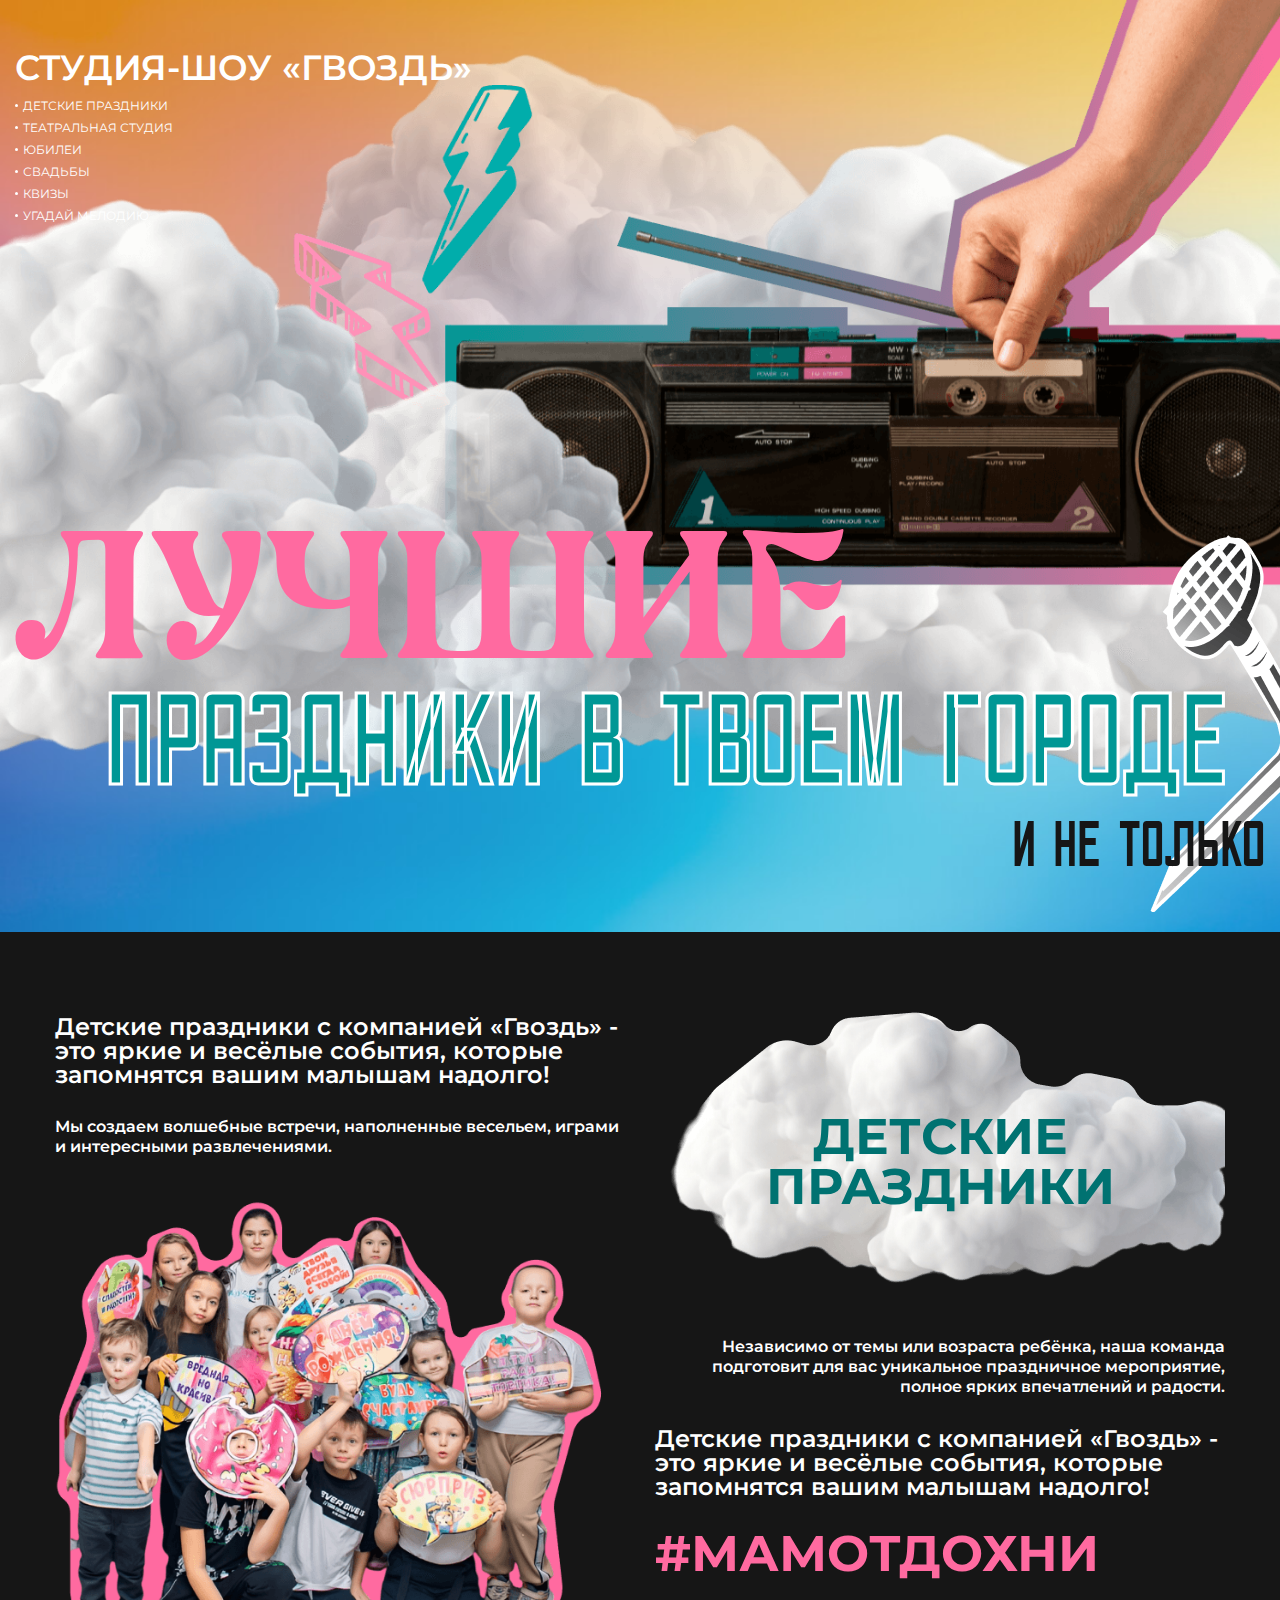
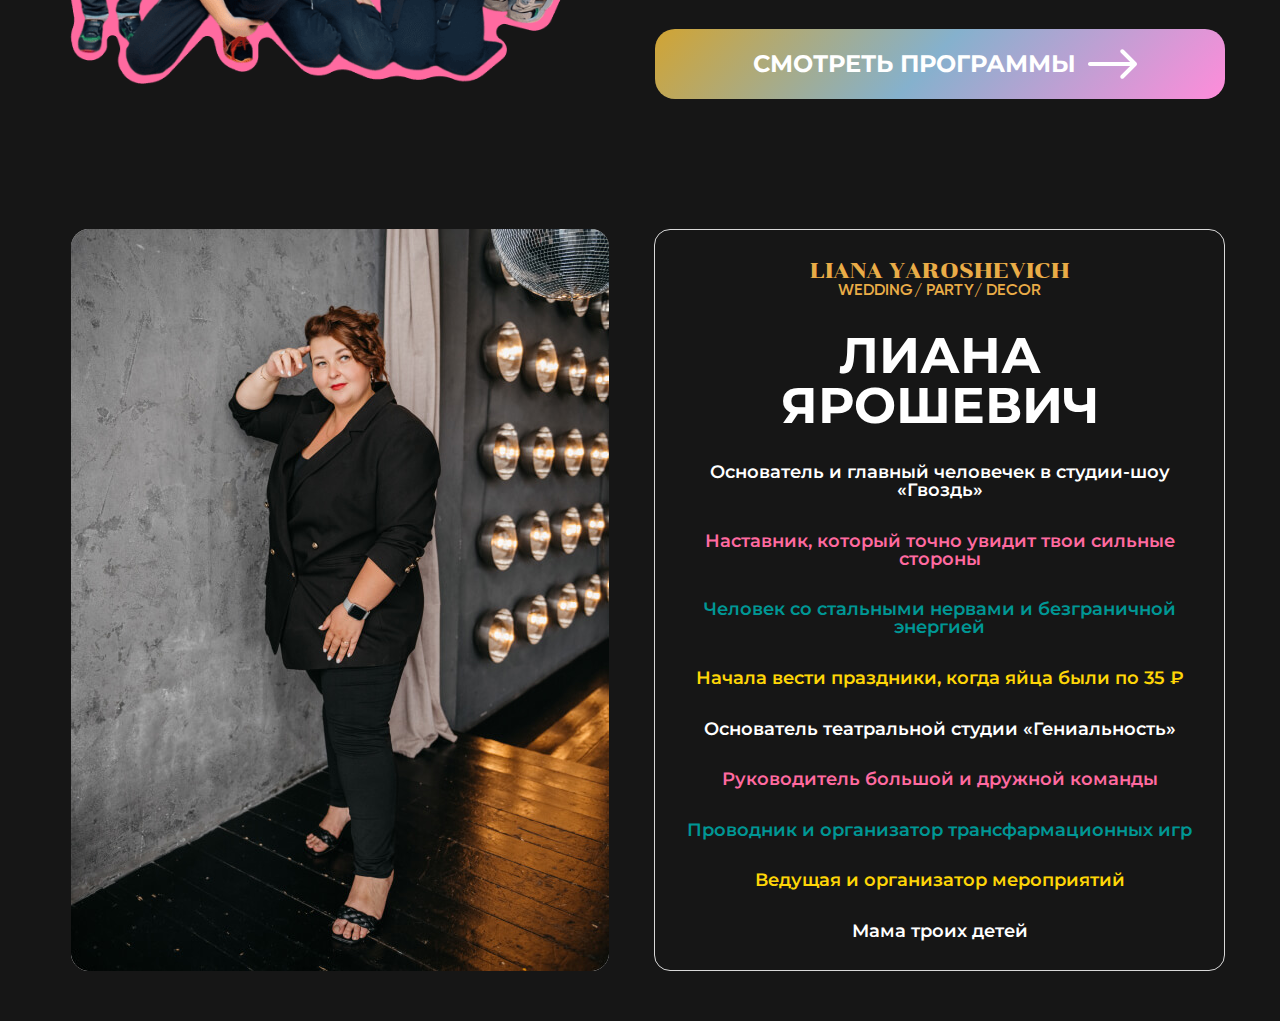
==== index.html @ 60be9fff "Готовы 3 блока, но позиционирование не очень" ====
<!DOCTYPE html>
<html lang="ru">
  <head>
    <meta charset="UTF-8" />
    <meta http-equiv="X-UA-Compatible" content="IE=edge" />
    <meta name="viewport" content="width=device-width, initial-scale=1.0" />
    <title>Студия шоу "Гвоздь"</title>
    <link rel="stylesheet" href="./css/style.min.css" />
  </head>

  <body>
    <div class="wrapper">
      <main class="main">
        <section class="hero">
          <div class="hero__big-container">
            <a href="#" class="hero__logo">Студия-шоу «Гвоздь»</a>
            <ul class="hero__list">
              <li class="hero__item">детские праздники</li>
              <li class="hero__item">театральная студия</li>
              <li class="hero__item">юбилеи</li>
              <li class="hero__item">свадьбы</li>
              <li class="hero__item">квизы</li>
              <li class="hero__item">угадай мелодию</li>
            </ul>
            <div class="hero__text-block">
              <div class="hero__label">Лучшие</div>
              <h1 class="hero__title title">праздники в&nbsp;твоем городе</h1>
              <div class="hero__last-title">и не только</div>
            </div>
          </div>
        </section>
        <section class="children-holidays">
          <div class="children-holidays__container">
            <div class="children-holidays__row">
              <div class="children-holidays__column">
                <p class="children-holidays__text">
                  Детские праздники с компанией «Гвоздь» - это яркие и весёлые
                  события, которые запомнятся вашим малышам надолго!
                </p>
                <p class="children-holidays__description">
                  Мы создаем волшебные встречи, наполненные весельем, играми и
                  интересными развлечениями.
                </p>
                <div class="children-holidays__img">
                  <img src="./img/children-holidays/children.png" alt="Дети" />
                </div>
              </div>
              <div class="children-holidays__column">
                <h2 class="children-holidays__title">детские праздники</h2>
                <p
                  class="children-holidays__description children-holidays__description_right"
                >
                  Независимо от темы или возраста ребёнка, наша команда
                  подготовит для вас уникальное праздничное мероприятие, полное
                  ярких впечатлений и радости.
                </p>
                <p class="children-holidays__text">
                  Детские праздники с компанией «Гвоздь» - это яркие и весёлые
                  события, которые запомнятся вашим малышам надолго!
                </p>
                <span class="children-holidays__hash-tag">#МАМОТДохни</span>
                <a href="#" class="children-holidays__button button">
                  смотреть программы
                  <span
                    ><img
                      src="./img/children-holidays/arr.svg"
                      alt="Иконка стрелочки"
                  /></span>
                </a>
              </div>
            </div>
          </div>
        </section>
        <section class="founder">
          <div class="founder__container">
            <div class="founder__column">
              <div class="founder__img">
                <img src="./img/founder/founder.jpg" alt="Фото основателя" />
              </div>
            </div>
            <div class="founder__column">
              <div class="founder__en-text-block">
                <span class="founder__en-full-name">LIANA YAROSHEVICH</span>
                <span class="founder__activities">wedding/ party/ decor</span>
              </div>
              <span class="founder__name">ЛИАНА ЯРОШЕВИЧ</span>
              <p class="founder__text">
                Основатель и главный человечек в студии-шоу «Гвоздь»
              </p>
              <p class="founder__text founder__text_pink">
                Наставник, который точно увидит твои сильные стороны
              </p>
              <p class="founder__text founder__text_beruz">
                Человек со стальными нервами и безграничной энергией
              </p>
              <p class="founder__text founder__text_yellow">
                Начала вести праздники, когда яйца были по 35 ₽
              </p>
              <p class="founder__text">
                Основатель театральной студии «Гениальность»
              </p>
              <p class="founder__text founder__text_pink">
                Руководитель большой и дружной команды
              </p>
              <p class="founder__text founder__text_beruz">
                Проводник и организатор трансфармационных игр
              </p>
              <p class="founder__text founder__text_yellow">
                Ведущая и организатор мероприятий
              </p>
              <p class="founder__text">Мама троих детей</p>
            </div>
          </div>
        </section>
      </main>
    </div>
    <script type="module" src="./js/script.js"></script>
  </body>
</html>
---- css/style.min.css ----
@import url("https://fonts.googleapis.com/css?family=Montserrat:regular,600,700&display=swap");@import url("https://fonts.googleapis.com/css?family=Chonburi:regular&display=swap");@font-face{font-family:"Bootshaus";src:url("../../fonts/Bootshaus-Regular.woff2") format("woff2");font-weight:normal;font-style:normal;font-display:swap}@font-face{font-family:"Gilroy";src:url("../../fonts/Gilroy-SemiBold.woff2") format("woff2");font-weight:600;font-style:normal;font-display:swap}@font-face{font-family:"Amapola Modern";src:url("../../fonts/Amapola-Modern.woff2") format("woff2");font-weight:normal;font-style:normal;font-display:swap}*{padding:0;margin:0;border:0}*,*:before,*:after{-webkit-box-sizing:border-box;box-sizing:border-box}:focus,:active{outline:none}a:focus,a:active{outline:none}nav,footer,header,aside{display:block}html,body{height:100%;width:100%;font-size:100%;line-height:1;font-size:14px;-ms-text-size-adjust:100%;-moz-text-size-adjust:100%;-webkit-text-size-adjust:100%}input,button,textarea{font-family:inherit}input::-ms-clear{display:none}button{cursor:pointer}button::-moz-focus-inner{padding:0;border:0}a,a:visited{text-decoration:none}a:hover{text-decoration:none}ul li{list-style:none}img{vertical-align:top}h1,h2,h3,h4,h5,h6{font-size:inherit;font-weight:inherit}table{border-collapse:collapse;border-spacing:0}*{padding:0;margin:0;border:0}*,*:before,*:after{-webkit-box-sizing:border-box;box-sizing:border-box}:focus,:active{outline:none}a:focus,a:active{outline:none}nav,footer,header,aside{display:block}html,body{height:100%;width:100%;font-size:100%;line-height:1;font-size:14px;-ms-text-size-adjust:100%;-moz-text-size-adjust:100%;-webkit-text-size-adjust:100%}input,button,textarea{font-family:inherit}input::-ms-clear{display:none}button{cursor:pointer}button::-moz-focus-inner{padding:0;border:0}a,a:visited{text-decoration:none}a:hover{text-decoration:none}ul li{list-style:none}img{vertical-align:top}h1,h2,h3,h4,h5,h6{font-size:inherit;font-weight:inherit}table{border-collapse:collapse;border-spacing:0}:root{--white-color: #fff;--dark-white-color: #fff;--pink-color: #ff6aa0;--dark-green-color: #007271;--orange-color: #e9ac47;--yellow-color: #fed607;--black-beruz-color: #009795;--black-color: #161616}body{font-family:"Montserrat", sans-serif;font-size:16px;background-color:var(--black-color);color:var(--white-color)}[class*="__container"]{max-width:1200px;margin:0 auto;padding:0 15px}[class*="__big-container"]{max-width:1315px;margin:0 auto;padding:0 15px}.wrapper{display:-webkit-box;display:-ms-flexbox;display:flex;-webkit-box-orient:vertical;-webkit-box-direction:normal;-ms-flex-direction:column;flex-direction:column;min-height:100%;overflow:hidden}.button{color:var(--white-color);font-weight:700;font-size:24px;text-transform:uppercase;border-radius:20px;background:linear-gradient(133deg, #d1a433 0%, #85b1cd 48.13%, #ff8cda 100%);padding:20px 30px}.title{font-family:"Bootshaus", sans-serif;font-size:130px;color:var(--black-beruz-color);-webkit-text-stroke:3px var(--white-color)}.hero{padding:50px 0px;background:url("../../img/hero/decor.png") 0 0/cover no-repeat,url("../../img/hero/main-bg.jpg") 0 0/cover no-repeat}.hero__logo{display:inline-block;text-transform:uppercase;font-weight:600;font-size:35px;color:var(--white-color)}.hero__logo:not(:last-child){margin-bottom:15px}.hero__list:not(:last-child){margin-bottom:300px}@media (max-width: 1200px){.hero__list:not(:last-child){margin-bottom:200px}}@media (max-width: 992px){.hero__list:not(:last-child){margin-bottom:120px}}@media (max-width: 767px){.hero__list:not(:last-child){margin-bottom:70px}}.hero__item{color:var(--white-color);font-size:12px;text-transform:uppercase}.hero__item:not(:last-child){margin-bottom:10px}.hero__item::before{content:"";display:inline-block;border-radius:100%;width:3px;height:3px;background:var(--white-color);margin:0 5px 3px 0}@media (max-width: 992px){.hero__item{color:var(--black-color);font-weight:600}.hero__item::before{content:"";background:var(--black-color)}}.hero__text-block{text-transform:uppercase;position:relative;z-index:1}@media (min-width: 993px){.hero__text-block::after{content:"";background:url("../../img/hero/microphone.png") 0 0 no-repeat;position:absolute;width:290px;height:390px;top:0;right:-50px}}.hero__label{position:relative;z-index:2;font-family:"Amapola Modern", sans-serif;font-size:165px;color:var(--pink-color)}@media (max-width: 992px){.hero__label{font-size:120px}}@media (max-width: 767px){.hero__label{font-size:90px}}@media (max-width: 550px){.hero__label{font-size:70px}.hero__label:not(:last-child){margin-bottom:10px}}@media (max-width: 480px){.hero__label{font-size:55px}}.hero__title{position:relative;z-index:2;font-family:"Bootshaus", sans-serif;font-size:130px;color:var(--black-beruz-color);-webkit-text-stroke:3px var(--white-color);text-stroke:3px var(--white-color);margin-left:90px}@media (max-width: 1260px){.hero__title{max-width:600px}}@media (max-width: 992px){.hero__title{font-size:80px;max-width:none;margin-left:0px;-webkit-text-stroke:2px var(--white-color);text-stroke:2px var(--white-color)}}@media (max-width: 767px){.hero__title{font-size:60px;-webkit-text-stroke:1px var(--white-color);text-stroke:1px var(--white-color)}.hero__title:not(:last-child){margin-bottom:10px}}@media (max-width: 480px){.hero__title{-webkit-text-stroke:0.5px var(--white-color);text-stroke:0.5px var(--white-color);font-size:60px}}.hero__last-title{z-index:2;position:relative;font-family:"Bootshaus", sans-serif;font-size:65px;text-align:right;color:var(--black-color)}@media (max-width: 767px){.hero__last-title{font-size:45px}}.children-holidays{padding:80px 0px}.children-holidays__row{display:-webkit-box;display:-ms-flexbox;display:flex;gap:30px;-webkit-box-align:center;-ms-flex-align:center;align-items:center}@media (max-width: 992px){.children-holidays__row{-webkit-box-orient:vertical;-webkit-box-direction:reverse;-ms-flex-direction:column-reverse;flex-direction:column-reverse}}.children-holidays__text{color:var(--dark-white-color);font-size:24px;font-weight:600}.children-holidays__text:not(:last-child){margin-bottom:30px}@media (max-width: 767px){.children-holidays__text{font-size:18px}}.children-holidays__description{color:var(--dark-white-color);line-height:125%;font-weight:600}.children-holidays__description_right{text-align:right}.children-holidays__description:not(:last-child){margin-bottom:30px}.children-holidays__img img{max-width:100%;-o-object-fit:cover;object-fit:cover}@media (max-width: 992px){.children-holidays__img{text-align:center}}.children-holidays__title{font-weight:700;font-size:50px;text-transform:uppercase;text-align:center;color:var(--dark-green-color);height:300px;padding-top:100px;background:url("../../img/children-holidays/cloud.png") 0 0/cover no-repeat}.children-holidays__title:not(:last-child){margin-bottom:25px}@media (max-width: 992px){.children-holidays__title{padding-top:200px;height:450px}}@media (max-width: 550px){.children-holidays__title{font-size:36px}}.children-holidays__hash-tag{display:inline-block;text-transform:uppercase;text-align:center;font-size:50px;color:var(--pink-color);font-weight:700}.children-holidays__hash-tag:not(:last-child){margin-bottom:50px}@media (max-width: 992px){.children-holidays__hash-tag{font-size:36px}}@media (max-width: 480px){.children-holidays__hash-tag{font-size:24px}}.children-holidays__button{display:-webkit-box;display:-ms-flexbox;display:flex;-webkit-box-align:center;-ms-flex-align:center;align-items:center;-webkit-box-pack:center;-ms-flex-pack:center;justify-content:center;-webkit-column-gap:12px;column-gap:12px;padding:20px 20px 20px 30px;-ms-flex-item-align:stretch;align-self:stretch}.children-holidays__button img{max-width:100%;-o-object-fit:cover;object-fit:cover}@media (max-width: 767px){.children-holidays__button{font-size:18px}}@media (max-width: 480px){.children-holidays__button{padding:15px 15px 15px 20px}.children-holidays__button img{width:30px}}.founder{padding:50px 0px}@media (max-width: 480px){.founder{padding:30px 0px}}.founder__container{display:-webkit-box;display:-ms-flexbox;display:flex;-webkit-box-pack:justify;-ms-flex-pack:justify;justify-content:space-between;gap:30px}@media (max-width: 992px){.founder__container{-webkit-box-orient:vertical;-webkit-box-direction:reverse;-ms-flex-direction:column-reverse;flex-direction:column-reverse;-webkit-box-pack:center;-ms-flex-pack:center;justify-content:center;-webkit-box-align:center;-ms-flex-align:center;align-items:center}}.founder__column{text-align:center;border-radius:16px}.founder__column:last-child{display:-webkit-box;display:-ms-flexbox;display:flex;-webkit-box-orient:vertical;-webkit-box-direction:normal;-ms-flex-direction:column;flex-direction:column;-webkit-box-pack:justify;-ms-flex-pack:justify;justify-content:space-between;border:1px solid #d9d9d9;padding:30px}@media (max-width: 767px){.founder__column:last-child{padding:15px}}@media (min-width: 993px){.founder__column{width:50%}}.founder__img img{border-radius:18px;max-width:100%;-o-object-fit:cover;object-fit:cover}.founder__en-text-block{color:#e9ac47}.founder__en-text-block:not(:last-child){margin-bottom:15px}.founder__en-full-name{font-family:"Chonburi", sans-serif;display:block;font-size:22px}.founder__activities{font-family:"Gilroy", sans-serif;display:block;text-transform:uppercase}.founder__name{display:block;font-weight:700;font-size:50px}.founder__name:not(:last-child){margin-bottom:15px}@media (max-width: 767px){.founder__name{font-size:36px}}@media (max-width: 480px){.founder__name{font-size:28px}}.founder__text{font-weight:600;font-size:18px}.founder__text:not(:last-child){margin-bottom:15px}@media (max-width: 480px){.founder__text{font-size:16px}}.founder__text_pink{color:var(--pink-color)}.founder__text_beruz{color:var(--black-beruz-color)}.founder__text_yellow{color:var(--yellow-color)}
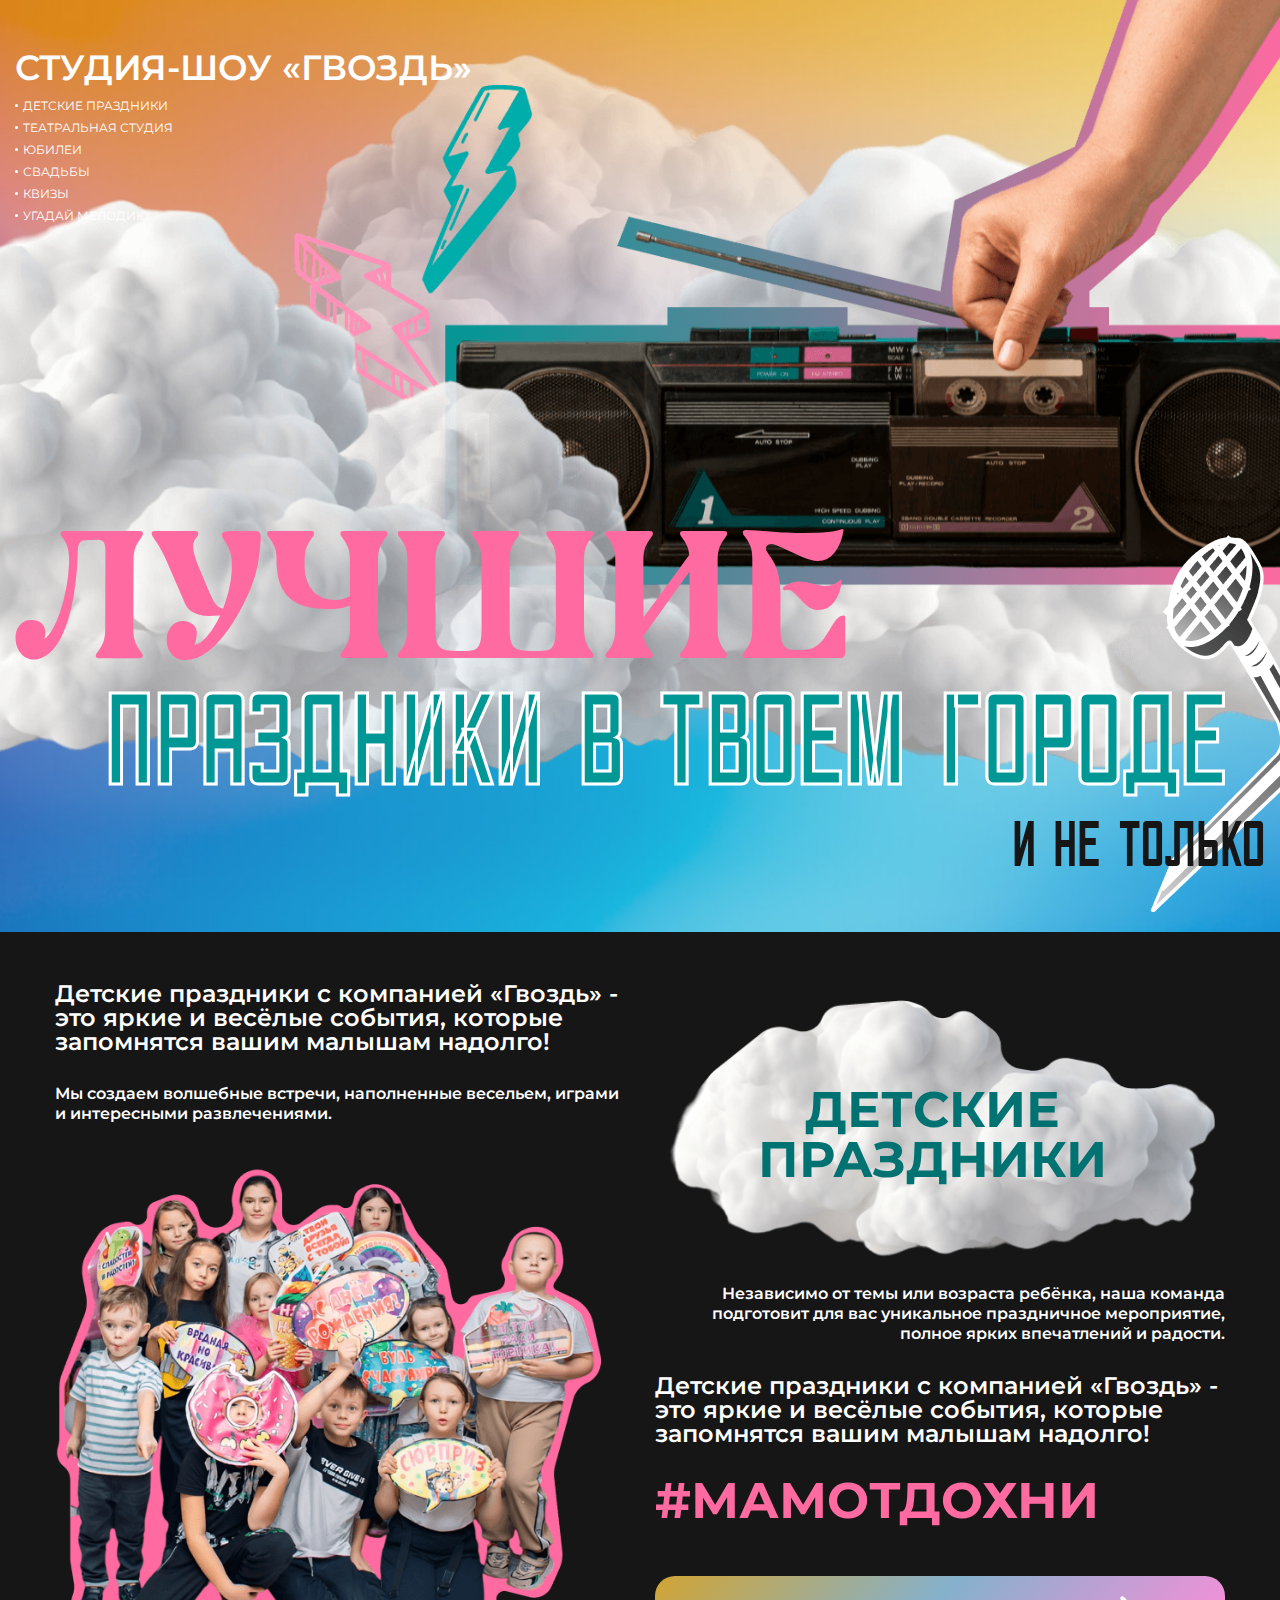
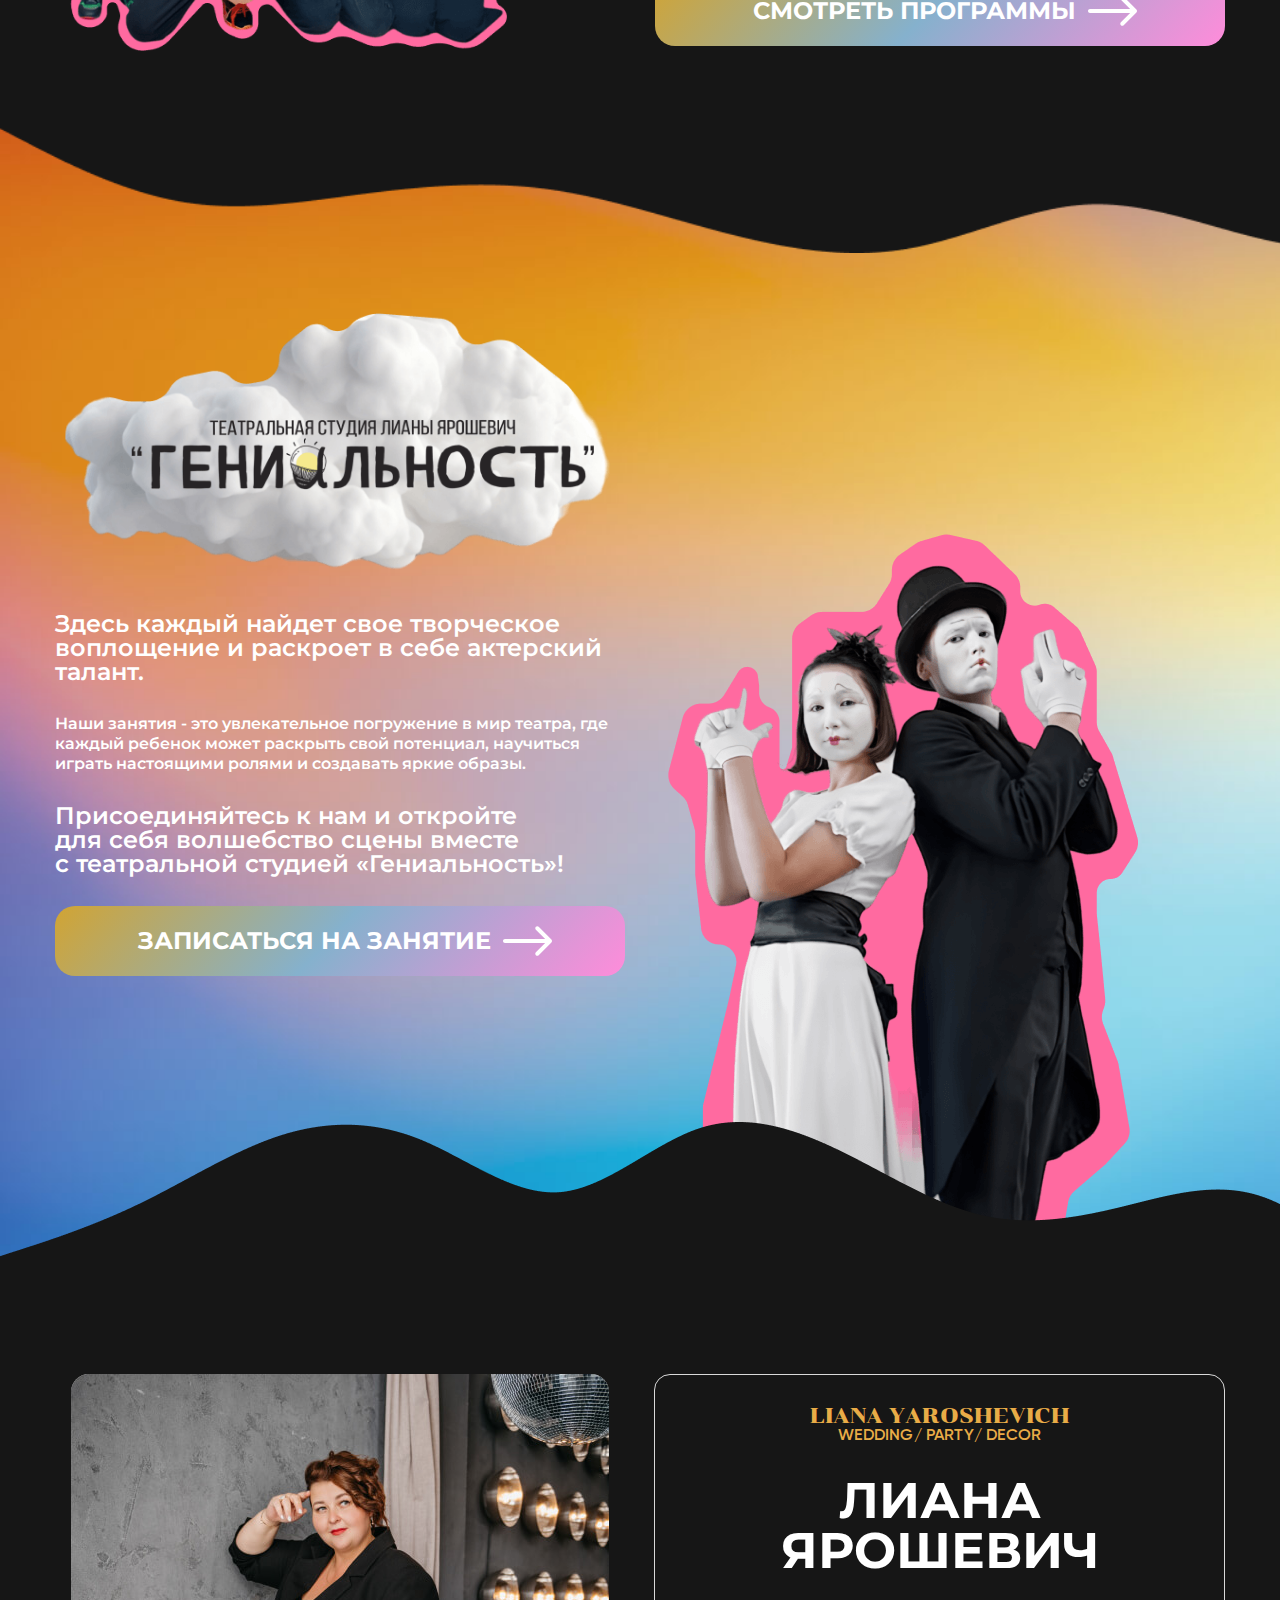
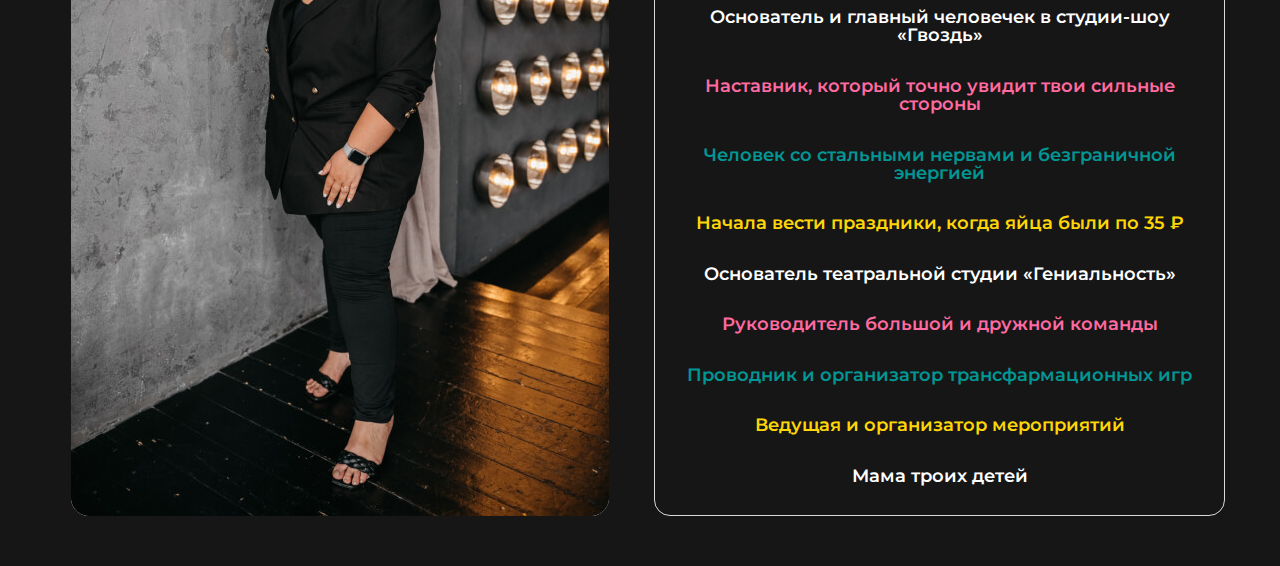
==== commit 4aeb3c22: "Сверстан весь первый экран" ====
--- a/index.html
+++ b/index.html
@@ -46,7 +46,15 @@
                 </div>
               </div>
               <div class="children-holidays__column">
-                <h2 class="children-holidays__title">детские праздники</h2>
+                <div class="children-holidays__img-text-block">
+                  <h2 class="children-holidays__title">
+                    детские<br />
+                    праздники
+                  </h2>
+                  <div class="children-holidays__img-cloud">
+                    <img src="./img/children-holidays/cloud.png" alt="Облако" />
+                  </div>
+                </div>
                 <p
                   class="children-holidays__description children-holidays__description_right"
                 >
@@ -67,6 +75,40 @@
                       alt="Иконка стрелочки"
                   /></span>
                 </a>
+              </div>
+            </div>
+          </div>
+        </section>
+        <section class="genious">
+          <div class="genious__container">
+            <div class="genious__column">
+              <div class="genious__img-cloud">
+                <img
+                  src="./img/genius/cloud.png"
+                  alt="Облако с текстом <Театральная студия Лианы Ярошевич Гениальность> "
+                />
+              </div>
+              <p class="genious__text">
+                Здесь каждый найдет свое творческое воплощение и раскроет в себе
+                актерский талант.
+              </p>
+              <p class="genious__description">
+                Наши занятия - это увлекательное погружение в мир театра, где
+                каждый ребенок может раскрыть свой потенциал, научиться играть
+                настоящими ролями и создавать яркие образы.
+              </p>
+              <p class="genious__text">
+                Присоединяйтесь к нам и откройте для себя волшебство сцены
+                вместе с театральной студией «Гениальность»!
+              </p>
+              <a href="#" class="genious__button button"
+                >записаться на занятие
+                <span> <img src="./img/genius/arr.svg" alt="Стрелочка" /> </span
+              ></a>
+            </div>
+            <div class="genious__column">
+              <div class="genious__img-animators">
+                <img src="./img/genius/animators.png" alt="Аниматоры" />
               </div>
             </div>
           </div>
--- a/css/style.min.css
+++ b/css/style.min.css
@@ -1 +1 @@
-@import url("https://fonts.googleapis.com/css?family=Montserrat:regular,600,700&display=swap");@import url("https://fonts.googleapis.com/css?family=Chonburi:regular&display=swap");@font-face{font-family:"Bootshaus";src:url("../../fonts/Bootshaus-Regular.woff2") format("woff2");font-weight:normal;font-style:normal;font-display:swap}@font-face{font-family:"Gilroy";src:url("../../fonts/Gilroy-SemiBold.woff2") format("woff2");font-weight:600;font-style:normal;font-display:swap}@font-face{font-family:"Amapola Modern";src:url("../../fonts/Amapola-Modern.woff2") format("woff2");font-weight:normal;font-style:normal;font-display:swap}*{padding:0;margin:0;border:0}*,*:before,*:after{-webkit-box-sizing:border-box;box-sizing:border-box}:focus,:active{outline:none}a:focus,a:active{outline:none}nav,footer,header,aside{display:block}html,body{height:100%;width:100%;font-size:100%;line-height:1;font-size:14px;-ms-text-size-adjust:100%;-moz-text-size-adjust:100%;-webkit-text-size-adjust:100%}input,button,textarea{font-family:inherit}input::-ms-clear{display:none}button{cursor:pointer}button::-moz-focus-inner{padding:0;border:0}a,a:visited{text-decoration:none}a:hover{text-decoration:none}ul li{list-style:none}img{vertical-align:top}h1,h2,h3,h4,h5,h6{font-size:inherit;font-weight:inherit}table{border-collapse:collapse;border-spacing:0}*{padding:0;margin:0;border:0}*,*:before,*:after{-webkit-box-sizing:border-box;box-sizing:border-box}:focus,:active{outline:none}a:focus,a:active{outline:none}nav,footer,header,aside{display:block}html,body{height:100%;width:100%;font-size:100%;line-height:1;font-size:14px;-ms-text-size-adjust:100%;-moz-text-size-adjust:100%;-webkit-text-size-adjust:100%}input,button,textarea{font-family:inherit}input::-ms-clear{display:none}button{cursor:pointer}button::-moz-focus-inner{padding:0;border:0}a,a:visited{text-decoration:none}a:hover{text-decoration:none}ul li{list-style:none}img{vertical-align:top}h1,h2,h3,h4,h5,h6{font-size:inherit;font-weight:inherit}table{border-collapse:collapse;border-spacing:0}:root{--white-color: #fff;--dark-white-color: #fff;--pink-color: #ff6aa0;--dark-green-color: #007271;--orange-color: #e9ac47;--yellow-color: #fed607;--black-beruz-color: #009795;--black-color: #161616}body{font-family:"Montserrat", sans-serif;font-size:16px;background-color:var(--black-color);color:var(--white-color)}[class*="__container"]{max-width:1200px;margin:0 auto;padding:0 15px}[class*="__big-container"]{max-width:1315px;margin:0 auto;padding:0 15px}.wrapper{display:-webkit-box;display:-ms-flexbox;display:flex;-webkit-box-orient:vertical;-webkit-box-direction:normal;-ms-flex-direction:column;flex-direction:column;min-height:100%;overflow:hidden}.button{color:var(--white-color);font-weight:700;font-size:24px;text-transform:uppercase;border-radius:20px;background:linear-gradient(133deg, #d1a433 0%, #85b1cd 48.13%, #ff8cda 100%);padding:20px 30px}.title{font-family:"Bootshaus", sans-serif;font-size:130px;color:var(--black-beruz-color);-webkit-text-stroke:3px var(--white-color)}.hero{padding:50px 0px;background:url("../../img/hero/decor.png") 0 0/cover no-repeat,url("../../img/hero/main-bg.jpg") 0 0/cover no-repeat}.hero__logo{display:inline-block;text-transform:uppercase;font-weight:600;font-size:35px;color:var(--white-color)}.hero__logo:not(:last-child){margin-bottom:15px}.hero__list:not(:last-child){margin-bottom:300px}@media (max-width: 1200px){.hero__list:not(:last-child){margin-bottom:200px}}@media (max-width: 992px){.hero__list:not(:last-child){margin-bottom:120px}}@media (max-width: 767px){.hero__list:not(:last-child){margin-bottom:70px}}.hero__item{color:var(--white-color);font-size:12px;text-transform:uppercase}.hero__item:not(:last-child){margin-bottom:10px}.hero__item::before{content:"";display:inline-block;border-radius:100%;width:3px;height:3px;background:var(--white-color);margin:0 5px 3px 0}@media (max-width: 992px){.hero__item{color:var(--black-color);font-weight:600}.hero__item::before{content:"";background:var(--black-color)}}.hero__text-block{text-transform:uppercase;position:relative;z-index:1}@media (min-width: 993px){.hero__text-block::after{content:"";background:url("../../img/hero/microphone.png") 0 0 no-repeat;position:absolute;width:290px;height:390px;top:0;right:-50px}}.hero__label{position:relative;z-index:2;font-family:"Amapola Modern", sans-serif;font-size:165px;color:var(--pink-color)}@media (max-width: 992px){.hero__label{font-size:120px}}@media (max-width: 767px){.hero__label{font-size:90px}}@media (max-width: 550px){.hero__label{font-size:70px}.hero__label:not(:last-child){margin-bottom:10px}}@media (max-width: 480px){.hero__label{font-size:55px}}.hero__title{position:relative;z-index:2;font-family:"Bootshaus", sans-serif;font-size:130px;color:var(--black-beruz-color);-webkit-text-stroke:3px var(--white-color);text-stroke:3px var(--white-color);margin-left:90px}@media (max-width: 1260px){.hero__title{max-width:600px}}@media (max-width: 992px){.hero__title{font-size:80px;max-width:none;margin-left:0px;-webkit-text-stroke:2px var(--white-color);text-stroke:2px var(--white-color)}}@media (max-width: 767px){.hero__title{font-size:60px;-webkit-text-stroke:1px var(--white-color);text-stroke:1px var(--white-color)}.hero__title:not(:last-child){margin-bottom:10px}}@media (max-width: 480px){.hero__title{-webkit-text-stroke:0.5px var(--white-color);text-stroke:0.5px var(--white-color);font-size:60px}}.hero__last-title{z-index:2;position:relative;font-family:"Bootshaus", sans-serif;font-size:65px;text-align:right;color:var(--black-color)}@media (max-width: 767px){.hero__last-title{font-size:45px}}.children-holidays{padding:80px 0px}.children-holidays__row{display:-webkit-box;display:-ms-flexbox;display:flex;gap:30px;-webkit-box-align:center;-ms-flex-align:center;align-items:center}@media (max-width: 992px){.children-holidays__row{-webkit-box-orient:vertical;-webkit-box-direction:reverse;-ms-flex-direction:column-reverse;flex-direction:column-reverse}}.children-holidays__text{color:var(--dark-white-color);font-size:24px;font-weight:600}.children-holidays__text:not(:last-child){margin-bottom:30px}@media (max-width: 767px){.children-holidays__text{font-size:18px}}.children-holidays__description{color:var(--dark-white-color);line-height:125%;font-weight:600}.children-holidays__description_right{text-align:right}.children-holidays__description:not(:last-child){margin-bottom:30px}.children-holidays__img img{max-width:100%;-o-object-fit:cover;object-fit:cover}@media (max-width: 992px){.children-holidays__img{text-align:center}}.children-holidays__title{font-weight:700;font-size:50px;text-transform:uppercase;text-align:center;color:var(--dark-green-color);height:300px;padding-top:100px;background:url("../../img/children-holidays/cloud.png") 0 0/cover no-repeat}.children-holidays__title:not(:last-child){margin-bottom:25px}@media (max-width: 992px){.children-holidays__title{padding-top:200px;height:450px}}@media (max-width: 550px){.children-holidays__title{font-size:36px}}.children-holidays__hash-tag{display:inline-block;text-transform:uppercase;text-align:center;font-size:50px;color:var(--pink-color);font-weight:700}.children-holidays__hash-tag:not(:last-child){margin-bottom:50px}@media (max-width: 992px){.children-holidays__hash-tag{font-size:36px}}@media (max-width: 480px){.children-holidays__hash-tag{font-size:24px}}.children-holidays__button{display:-webkit-box;display:-ms-flexbox;display:flex;-webkit-box-align:center;-ms-flex-align:center;align-items:center;-webkit-box-pack:center;-ms-flex-pack:center;justify-content:center;-webkit-column-gap:12px;column-gap:12px;padding:20px 20px 20px 30px;-ms-flex-item-align:stretch;align-self:stretch}.children-holidays__button img{max-width:100%;-o-object-fit:cover;object-fit:cover}@media (max-width: 767px){.children-holidays__button{font-size:18px}}@media (max-width: 480px){.children-holidays__button{padding:15px 15px 15px 20px}.children-holidays__button img{width:30px}}.founder{padding:50px 0px}@media (max-width: 480px){.founder{padding:30px 0px}}.founder__container{display:-webkit-box;display:-ms-flexbox;display:flex;-webkit-box-pack:justify;-ms-flex-pack:justify;justify-content:space-between;gap:30px}@media (max-width: 992px){.founder__container{-webkit-box-orient:vertical;-webkit-box-direction:reverse;-ms-flex-direction:column-reverse;flex-direction:column-reverse;-webkit-box-pack:center;-ms-flex-pack:center;justify-content:center;-webkit-box-align:center;-ms-flex-align:center;align-items:center}}.founder__column{text-align:center;border-radius:16px}.founder__column:last-child{display:-webkit-box;display:-ms-flexbox;display:flex;-webkit-box-orient:vertical;-webkit-box-direction:normal;-ms-flex-direction:column;flex-direction:column;-webkit-box-pack:justify;-ms-flex-pack:justify;justify-content:space-between;border:1px solid #d9d9d9;padding:30px}@media (max-width: 767px){.founder__column:last-child{padding:15px}}@media (min-width: 993px){.founder__column{width:50%}}.founder__img img{border-radius:18px;max-width:100%;-o-object-fit:cover;object-fit:cover}.founder__en-text-block{color:#e9ac47}.founder__en-text-block:not(:last-child){margin-bottom:15px}.founder__en-full-name{font-family:"Chonburi", sans-serif;display:block;font-size:22px}.founder__activities{font-family:"Gilroy", sans-serif;display:block;text-transform:uppercase}.founder__name{display:block;font-weight:700;font-size:50px}.founder__name:not(:last-child){margin-bottom:15px}@media (max-width: 767px){.founder__name{font-size:36px}}@media (max-width: 480px){.founder__name{font-size:28px}}.founder__text{font-weight:600;font-size:18px}.founder__text:not(:last-child){margin-bottom:15px}@media (max-width: 480px){.founder__text{font-size:16px}}.founder__text_pink{color:var(--pink-color)}.founder__text_beruz{color:var(--black-beruz-color)}.founder__text_yellow{color:var(--yellow-color)}
+@import url("https://fonts.googleapis.com/css?family=Montserrat:regular,600,700&display=swap");@import url("https://fonts.googleapis.com/css?family=Chonburi:regular&display=swap");@font-face{font-family:"Bootshaus";src:url("../../fonts/Bootshaus-Regular.woff2") format("woff2");font-weight:normal;font-style:normal;font-display:swap}@font-face{font-family:"Gilroy";src:url("../../fonts/Gilroy-SemiBold.woff2") format("woff2");font-weight:600;font-style:normal;font-display:swap}@font-face{font-family:"Amapola Modern";src:url("../../fonts/Amapola-Modern.woff2") format("woff2");font-weight:normal;font-style:normal;font-display:swap}*{padding:0;margin:0;border:0}*,*:before,*:after{-webkit-box-sizing:border-box;box-sizing:border-box}:focus,:active{outline:none}a:focus,a:active{outline:none}nav,footer,header,aside{display:block}html,body{height:100%;width:100%;font-size:100%;line-height:1;font-size:14px;-ms-text-size-adjust:100%;-moz-text-size-adjust:100%;-webkit-text-size-adjust:100%}input,button,textarea{font-family:inherit}input::-ms-clear{display:none}button{cursor:pointer}button::-moz-focus-inner{padding:0;border:0}a,a:visited{text-decoration:none}a:hover{text-decoration:none}ul li{list-style:none}img{vertical-align:top}h1,h2,h3,h4,h5,h6{font-size:inherit;font-weight:inherit}table{border-collapse:collapse;border-spacing:0}*{padding:0;margin:0;border:0}*,*:before,*:after{-webkit-box-sizing:border-box;box-sizing:border-box}:focus,:active{outline:none}a:focus,a:active{outline:none}nav,footer,header,aside{display:block}html,body{height:100%;width:100%;font-size:100%;line-height:1;font-size:14px;-ms-text-size-adjust:100%;-moz-text-size-adjust:100%;-webkit-text-size-adjust:100%}input,button,textarea{font-family:inherit}input::-ms-clear{display:none}button{cursor:pointer}button::-moz-focus-inner{padding:0;border:0}a,a:visited{text-decoration:none}a:hover{text-decoration:none}ul li{list-style:none}img{vertical-align:top}h1,h2,h3,h4,h5,h6{font-size:inherit;font-weight:inherit}table{border-collapse:collapse;border-spacing:0}:root{--white-color: #fff;--dark-white-color: #fff;--pink-color: #ff6aa0;--dark-green-color: #007271;--orange-color: #e9ac47;--yellow-color: #fed607;--black-beruz-color: #009795;--black-color: #161616}body{font-family:"Montserrat", sans-serif;font-size:16px;background-color:var(--black-color);color:var(--white-color)}[class*="__container"]{max-width:1200px;margin:0 auto;padding:0 15px}[class*="__big-container"]{max-width:1315px;margin:0 auto;padding:0 15px}.wrapper{display:-webkit-box;display:-ms-flexbox;display:flex;-webkit-box-orient:vertical;-webkit-box-direction:normal;-ms-flex-direction:column;flex-direction:column;min-height:100%;overflow:hidden}.button{color:var(--white-color);font-weight:700;font-size:24px;text-transform:uppercase;border-radius:20px;background:linear-gradient(133deg, #d1a433 0%, #85b1cd 48.13%, #ff8cda 100%);padding:20px 30px}.title{font-family:"Bootshaus", sans-serif;font-size:130px;color:var(--black-beruz-color);-webkit-text-stroke:3px var(--white-color)}.hero{padding:50px 0px;background:url("../../img/hero/decor.png") 0 0/cover no-repeat,url("../../img/hero/main-bg.jpg") 0 0/cover no-repeat}.hero__logo{display:inline-block;text-transform:uppercase;font-weight:600;font-size:35px;color:var(--white-color)}.hero__logo:not(:last-child){margin-bottom:15px}.hero__list:not(:last-child){margin-bottom:300px}@media (max-width: 1200px){.hero__list:not(:last-child){margin-bottom:200px}}@media (max-width: 992px){.hero__list:not(:last-child){margin-bottom:120px}}@media (max-width: 767px){.hero__list:not(:last-child){margin-bottom:70px}}.hero__item{color:var(--white-color);font-size:12px;text-transform:uppercase}.hero__item:not(:last-child){margin-bottom:10px}.hero__item::before{content:"";display:inline-block;border-radius:100%;width:3px;height:3px;background:var(--white-color);margin:0 5px 3px 0}@media (max-width: 992px){.hero__item{color:var(--black-color);font-weight:600}.hero__item::before{content:"";background:var(--black-color)}}.hero__text-block{text-transform:uppercase;position:relative;z-index:1}@media (min-width: 993px){.hero__text-block::after{content:"";background:url("../../img/hero/microphone.png") 0 0 no-repeat;position:absolute;width:290px;height:390px;top:0;right:-50px}}.hero__label{position:relative;z-index:2;font-family:"Amapola Modern", sans-serif;font-size:165px;color:var(--pink-color)}@media (max-width: 992px){.hero__label{font-size:120px}}@media (max-width: 767px){.hero__label{font-size:90px}}@media (max-width: 550px){.hero__label{font-size:70px}.hero__label:not(:last-child){margin-bottom:10px}}@media (max-width: 480px){.hero__label{font-size:55px}}.hero__title{position:relative;z-index:2;font-family:"Bootshaus", sans-serif;font-size:130px;color:var(--black-beruz-color);-webkit-text-stroke:3px var(--white-color);text-stroke:3px var(--white-color);margin-left:90px}@media (max-width: 1260px){.hero__title{max-width:600px}}@media (max-width: 992px){.hero__title{font-size:80px;max-width:none;margin-left:0px;-webkit-text-stroke:2px var(--white-color);text-stroke:2px var(--white-color)}}@media (max-width: 767px){.hero__title{font-size:60px;-webkit-text-stroke:1px var(--white-color);text-stroke:1px var(--white-color)}.hero__title:not(:last-child){margin-bottom:10px}}@media (max-width: 480px){.hero__title{-webkit-text-stroke:0.5px var(--white-color);text-stroke:0.5px var(--white-color);font-size:60px}}.hero__last-title{z-index:2;position:relative;font-family:"Bootshaus", sans-serif;font-size:65px;text-align:right;color:var(--black-color)}@media (max-width: 767px){.hero__last-title{font-size:45px}}.children-holidays{padding:50px 0px}@media (max-width: 480px){.children-holidays{padding:30px 0px}}.children-holidays__row{display:-webkit-box;display:-ms-flexbox;display:flex;gap:30px;-webkit-box-align:center;-ms-flex-align:center;align-items:center}@media (max-width: 992px){.children-holidays__row{-webkit-box-orient:vertical;-webkit-box-direction:reverse;-ms-flex-direction:column-reverse;flex-direction:column-reverse}}.children-holidays__text{color:var(--dark-white-color);font-size:24px;font-weight:600}.children-holidays__text:not(:last-child){margin-bottom:30px}@media (max-width: 992px){.children-holidays__text{font-size:20px}}@media (max-width: 767px){.children-holidays__text{font-size:18px}}.children-holidays__description{color:var(--dark-white-color);line-height:125%;font-weight:600}.children-holidays__description_right{text-align:right}.children-holidays__description:not(:last-child){margin-bottom:30px}.children-holidays__img img{max-width:100%;-o-object-fit:cover;object-fit:cover}@media (max-width: 992px){.children-holidays__img{text-align:center}}.children-holidays__img-text-block{position:relative;text-align:center}.children-holidays__title{position:absolute;top:30%;left:18%;font-weight:700;font-size:50px;text-transform:uppercase;text-align:center;color:var(--dark-green-color)}.children-holidays__title:not(:last-child){margin-bottom:25px}@media (max-width: 767px){.children-holidays__title{font-size:42px}}@media (max-width: 992px){.children-holidays__title{left:30%}}@media (max-width: 650px){.children-holidays__title{left:25%}}@media (max-width: 550px){.children-holidays__title{font-size:36px}}@media (max-width: 480px){.children-holidays__title{left:20%;font-size:32px}}@media (max-width: 380px){.children-holidays__title{left:15%;font-size:28px}}.children-holidays__img-cloud img{max-width:100%;-o-object-fit:cover;object-fit:cover}.children-holidays__hash-tag{display:inline-block;text-transform:uppercase;text-align:center;font-size:50px;color:var(--pink-color);font-weight:700}.children-holidays__hash-tag:not(:last-child){margin-bottom:50px}@media (max-width: 992px){.children-holidays__hash-tag{font-size:36px}}@media (max-width: 767px){.children-holidays__hash-tag{font-size:32px}.children-holidays__hash-tag:not(:last-child){margin-bottom:30px}}@media (max-width: 480px){.children-holidays__hash-tag{font-size:24px}}.children-holidays__button{display:-webkit-box;display:-ms-flexbox;display:flex;-webkit-box-align:center;-ms-flex-align:center;align-items:center;-webkit-box-pack:center;-ms-flex-pack:center;justify-content:center;-webkit-column-gap:12px;column-gap:12px;padding:20px 20px 20px 30px;-ms-flex-item-align:stretch;align-self:stretch}.children-holidays__button img{max-width:100%;-o-object-fit:cover;object-fit:cover}@media (max-width: 767px){.children-holidays__button{font-size:18px}}@media (max-width: 480px){.children-holidays__button{padding:15px 15px 15px 20px}.children-holidays__button img{width:30px}}@media (max-width: 360px){.children-holidays__button{font-size:16px;padding:15px 10px}.children-holidays__button img{width:25px}}.founder{padding:50px 0px}@media (max-width: 480px){.founder{padding:30px 0px}}.founder__container{display:-webkit-box;display:-ms-flexbox;display:flex;-webkit-box-pack:justify;-ms-flex-pack:justify;justify-content:space-between;gap:30px}@media (max-width: 992px){.founder__container{-webkit-box-orient:vertical;-webkit-box-direction:reverse;-ms-flex-direction:column-reverse;flex-direction:column-reverse;-webkit-box-pack:center;-ms-flex-pack:center;justify-content:center;-webkit-box-align:center;-ms-flex-align:center;align-items:center}}.founder__column{text-align:center;border-radius:16px}.founder__column:last-child{display:-webkit-box;display:-ms-flexbox;display:flex;-webkit-box-orient:vertical;-webkit-box-direction:normal;-ms-flex-direction:column;flex-direction:column;-webkit-box-pack:justify;-ms-flex-pack:justify;justify-content:space-between;border:1px solid #d9d9d9;padding:30px}@media (max-width: 767px){.founder__column:last-child{padding:15px}}@media (min-width: 993px){.founder__column{width:50%}}.founder__img img{border-radius:18px;max-width:100%;-o-object-fit:cover;object-fit:cover}.founder__en-text-block{color:#e9ac47}.founder__en-text-block:not(:last-child){margin-bottom:15px}.founder__en-full-name{font-family:"Chonburi", sans-serif;display:block;font-size:22px}.founder__activities{font-family:"Gilroy", sans-serif;display:block;text-transform:uppercase}.founder__name{display:block;font-weight:700;font-size:50px}.founder__name:not(:last-child){margin-bottom:15px}@media (max-width: 767px){.founder__name{font-size:36px}}@media (max-width: 480px){.founder__name{font-size:28px}}.founder__text{font-weight:600;font-size:18px}.founder__text:not(:last-child){margin-bottom:15px}@media (max-width: 480px){.founder__text{font-size:16px}}.founder__text_pink{color:var(--pink-color)}.founder__text_beruz{color:var(--black-beruz-color)}.founder__text_yellow{color:var(--yellow-color)}.genious{position:relative;background:url("../../img/genius/bg.jpg") 0 0/cover no-repeat;padding:400px 0px 160px 0px}.genious::before{content:"";position:absolute;width:100%;height:140px;top:0;left:0;right:0;background:url("../../img/genius/top-decor.png") 0 0/cover no-repeat}.genious::after{content:"";position:absolute;width:100%;height:202px;bottom:0;left:0;right:0;background:url("../../img/genius/bottom-decor.png") 0 0/cover no-repeat}@media (max-width: 992px){.genious{padding:150px 0px}.genious::before{content:"";height:80px}}@media (max-width: 550px){.genious{padding:100px 0px}.genious::before{content:"";height:60px}}@media (max-width: 480px){.genious{padding:80px 0px 100px 0px}.genious::before{content:"";height:40px}}.genious__container{display:-webkit-box;display:-ms-flexbox;display:flex;-webkit-box-pack:justify;-ms-flex-pack:justify;justify-content:space-between;gap:30px}@media (max-width: 992px){.genious__container{-webkit-box-orient:vertical;-webkit-box-direction:normal;-ms-flex-direction:column;flex-direction:column;-webkit-box-align:center;-ms-flex-align:center;align-items:center}}.genious__column{-webkit-box-flex:0;-ms-flex:0 1 50%;flex:0 1 50%}@media (min-width: 993px){.genious__column:first-child{margin-top:-200px}}.genious__column:last-child{margin-bottom:-100px}@media (max-width: 550px){.genious__column:last-child{margin-bottom:-30px}}.genious__img-cloud:not(:last-child){margin-bottom:15px}.genious__img-cloud img{max-width:100%;-o-object-fit:cover;object-fit:cover}@media (max-width: 992px){.genious__img-cloud{text-align:center}}.genious__text{color:var(--dark-white-color);font-size:24px;font-weight:600}.genious__text:not(:last-child){margin-bottom:30px}@media (max-width: 992px){.genious__text{font-size:20px}}@media (max-width: 767px){.genious__text{font-size:18px}}.genious__description{color:var(--dark-white-color);line-height:125%;font-weight:600}.genious__description:not(:last-child){margin-bottom:30px}.genious__button{display:-webkit-box;display:-ms-flexbox;display:flex;-webkit-box-align:center;-ms-flex-align:center;align-items:center;-webkit-box-pack:center;-ms-flex-pack:center;justify-content:center;-webkit-column-gap:12px;column-gap:12px;padding:20px 20px 20px 30px;-ms-flex-item-align:stretch;align-self:stretch}.genious__button img{max-width:100%;-o-object-fit:cover;object-fit:cover}@media (max-width: 767px){.genious__button{font-size:18px}}@media (max-width: 480px){.genious__button{padding:15px 15px 15px 20px}.genious__button img{width:30px}}@media (max-width: 360px){.genious__button{font-size:16px;padding:15px 10px}.genious__button img{width:22px}}.genious__img-animators img{max-width:100%;-o-object-fit:cover;object-fit:cover}
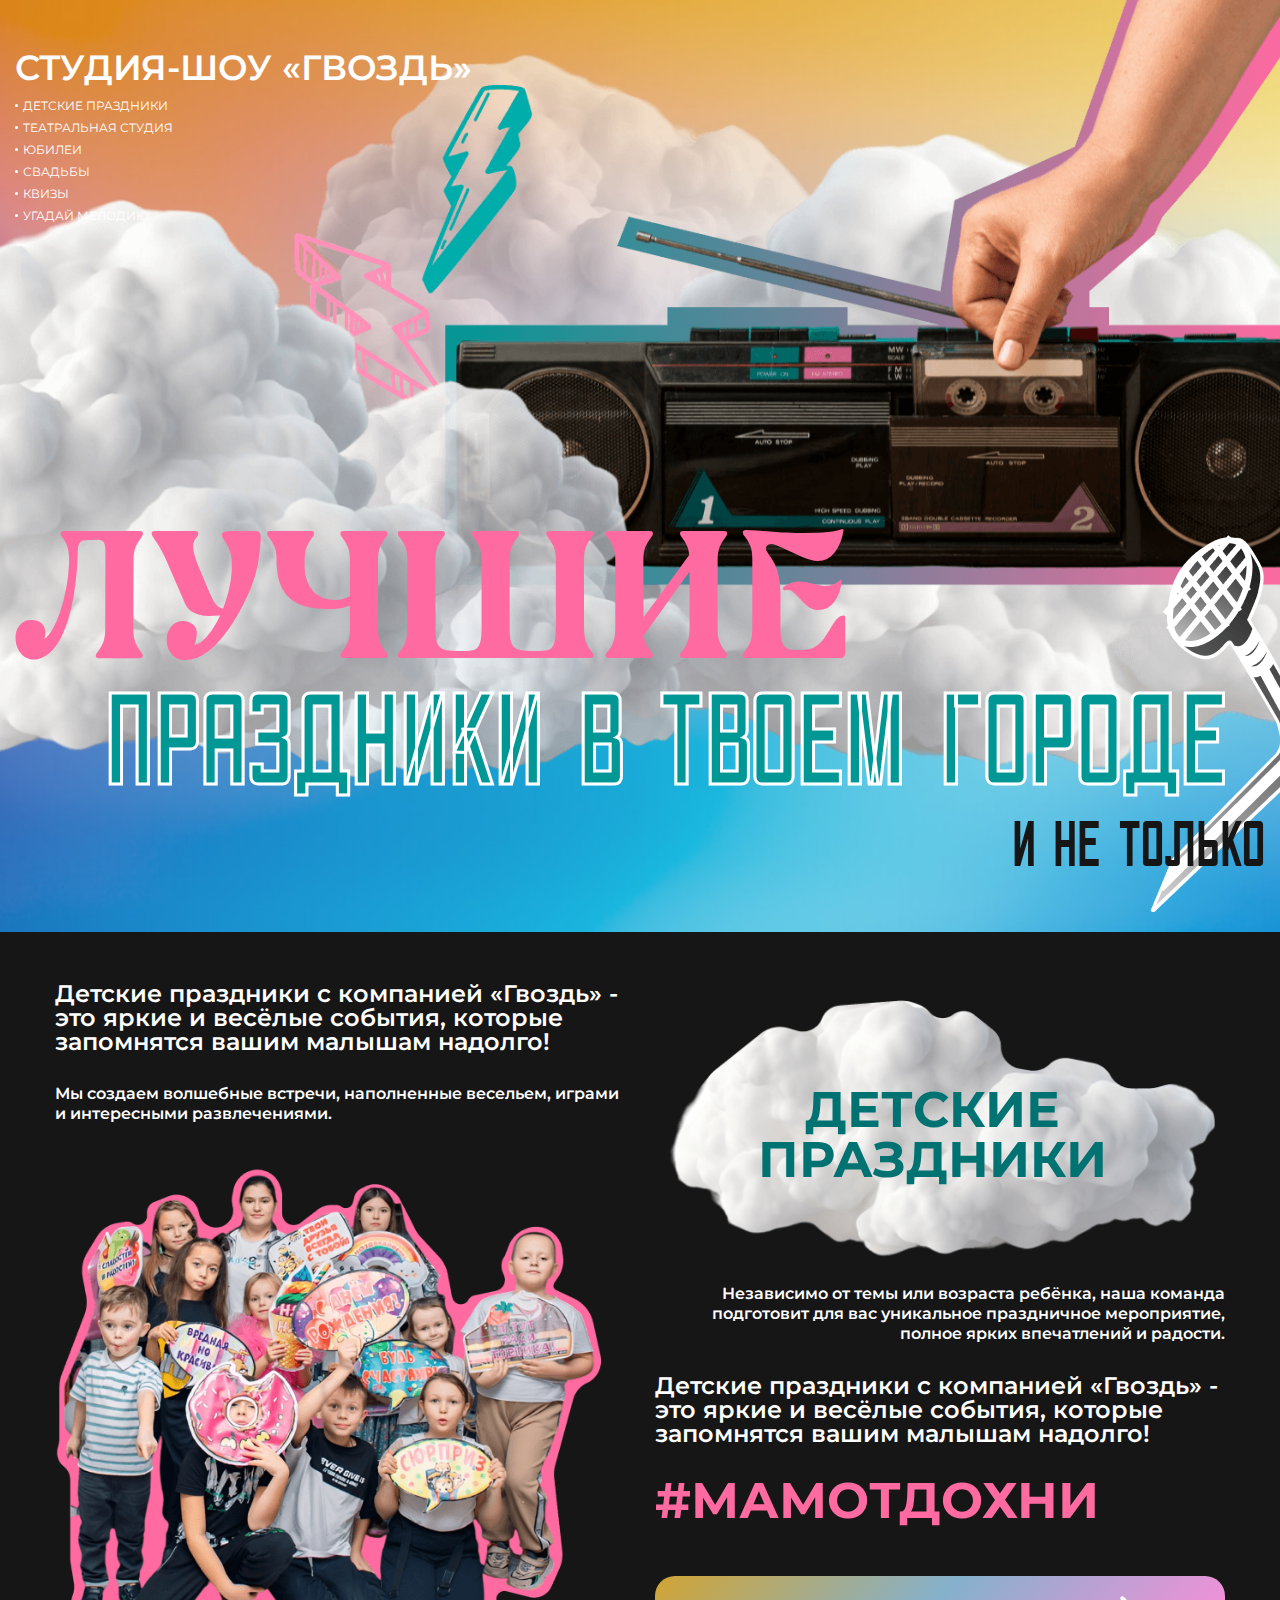
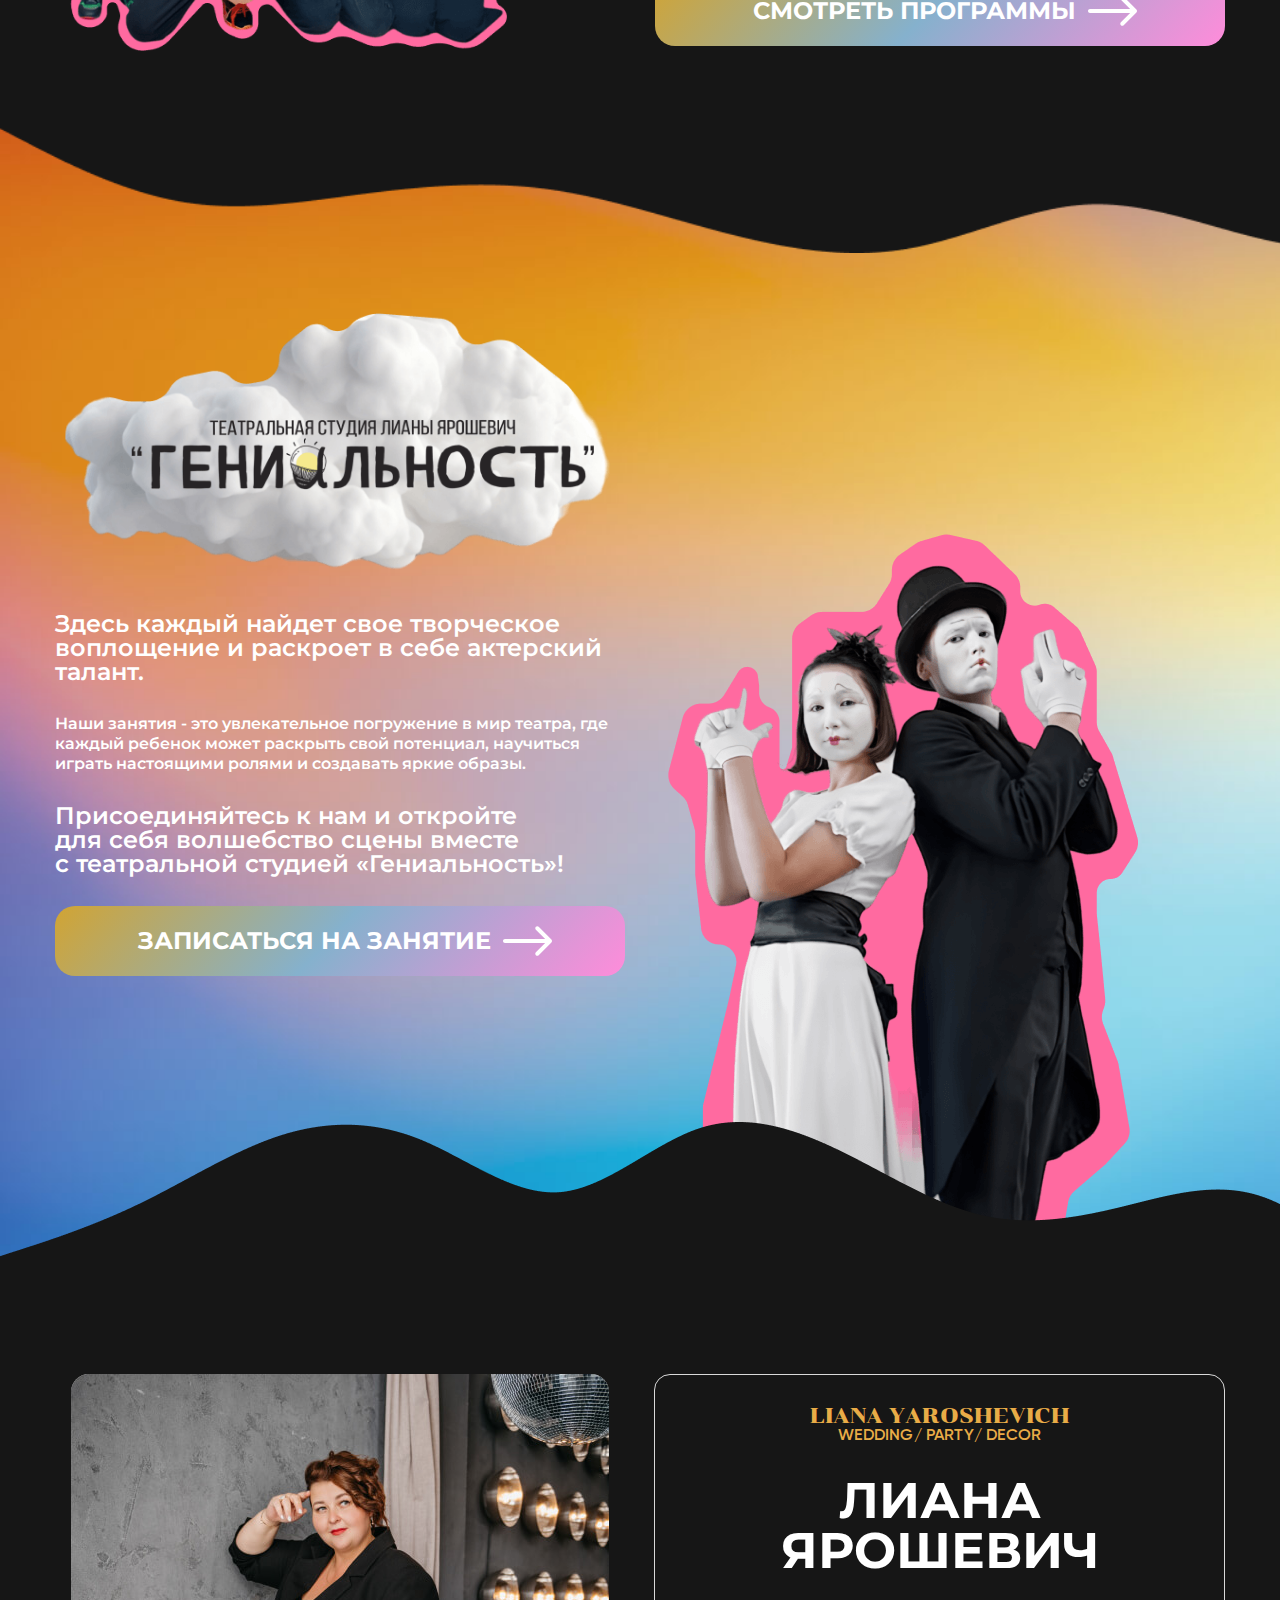
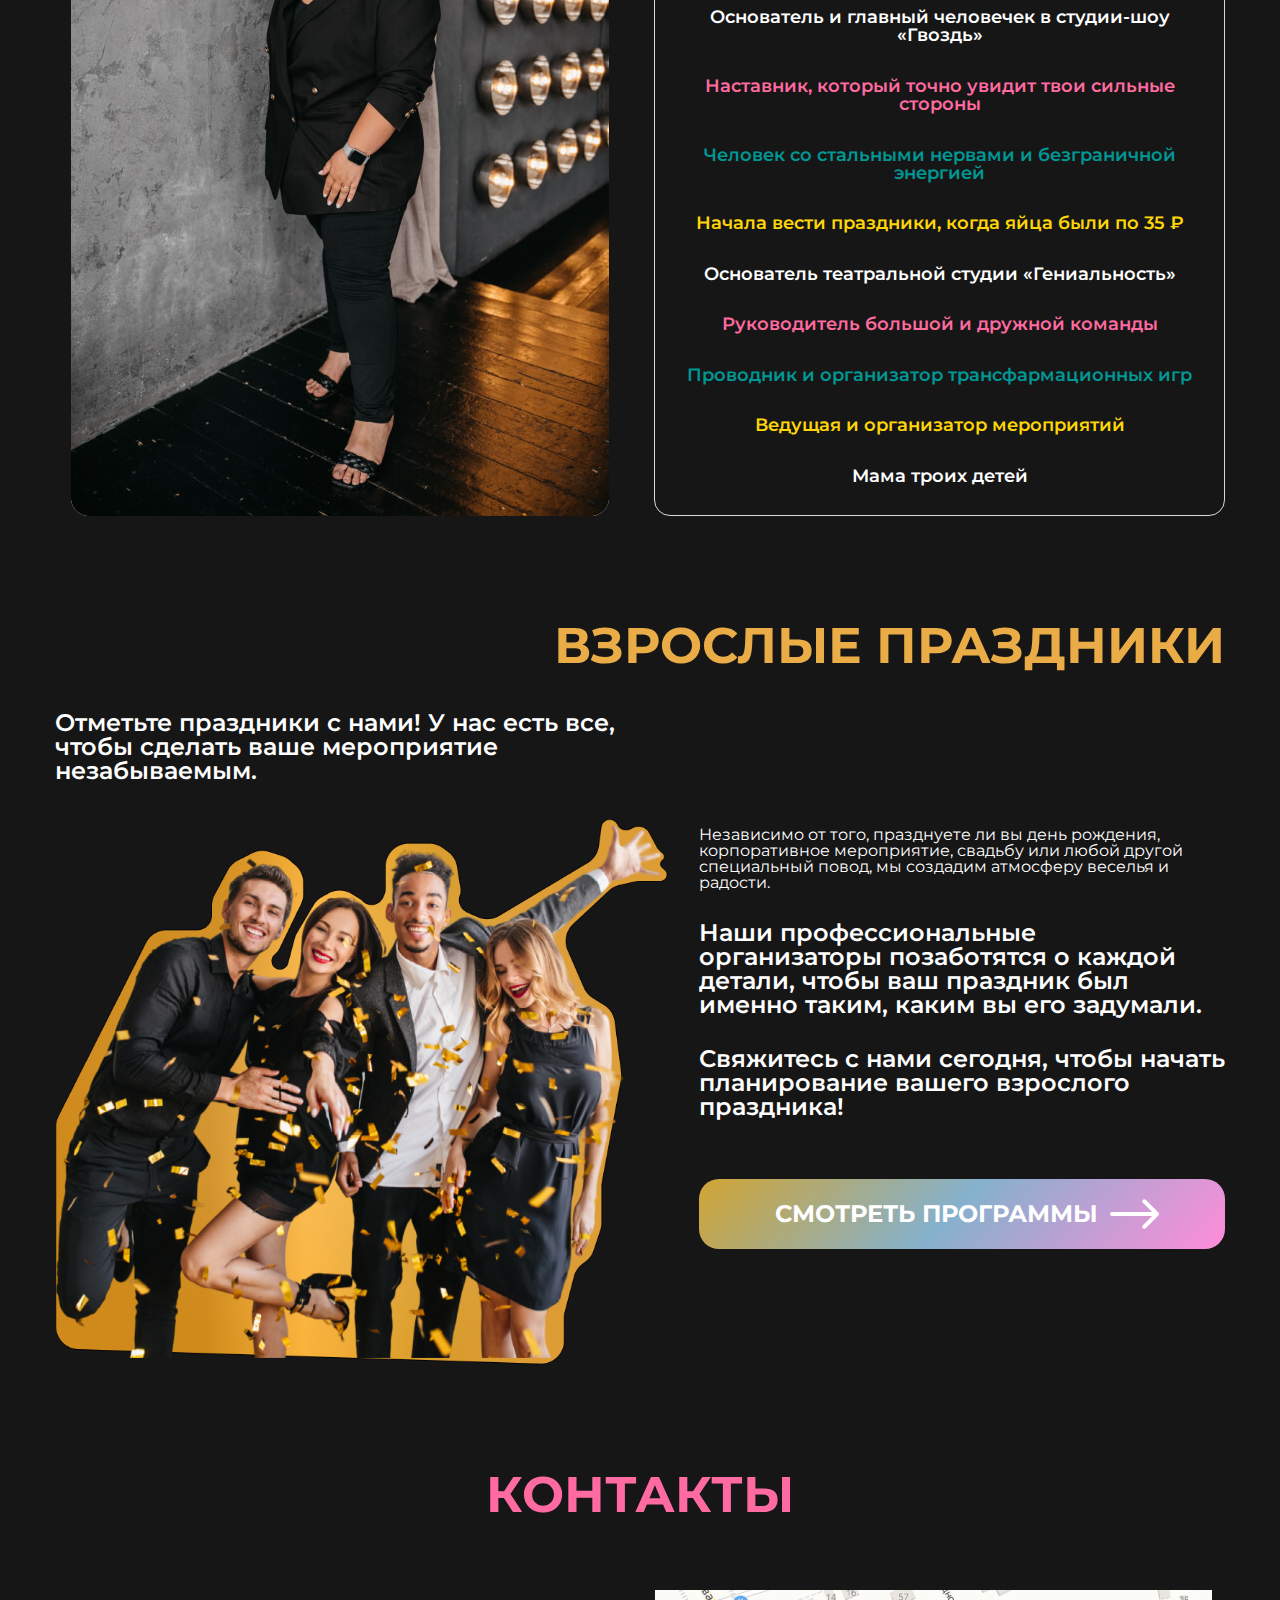
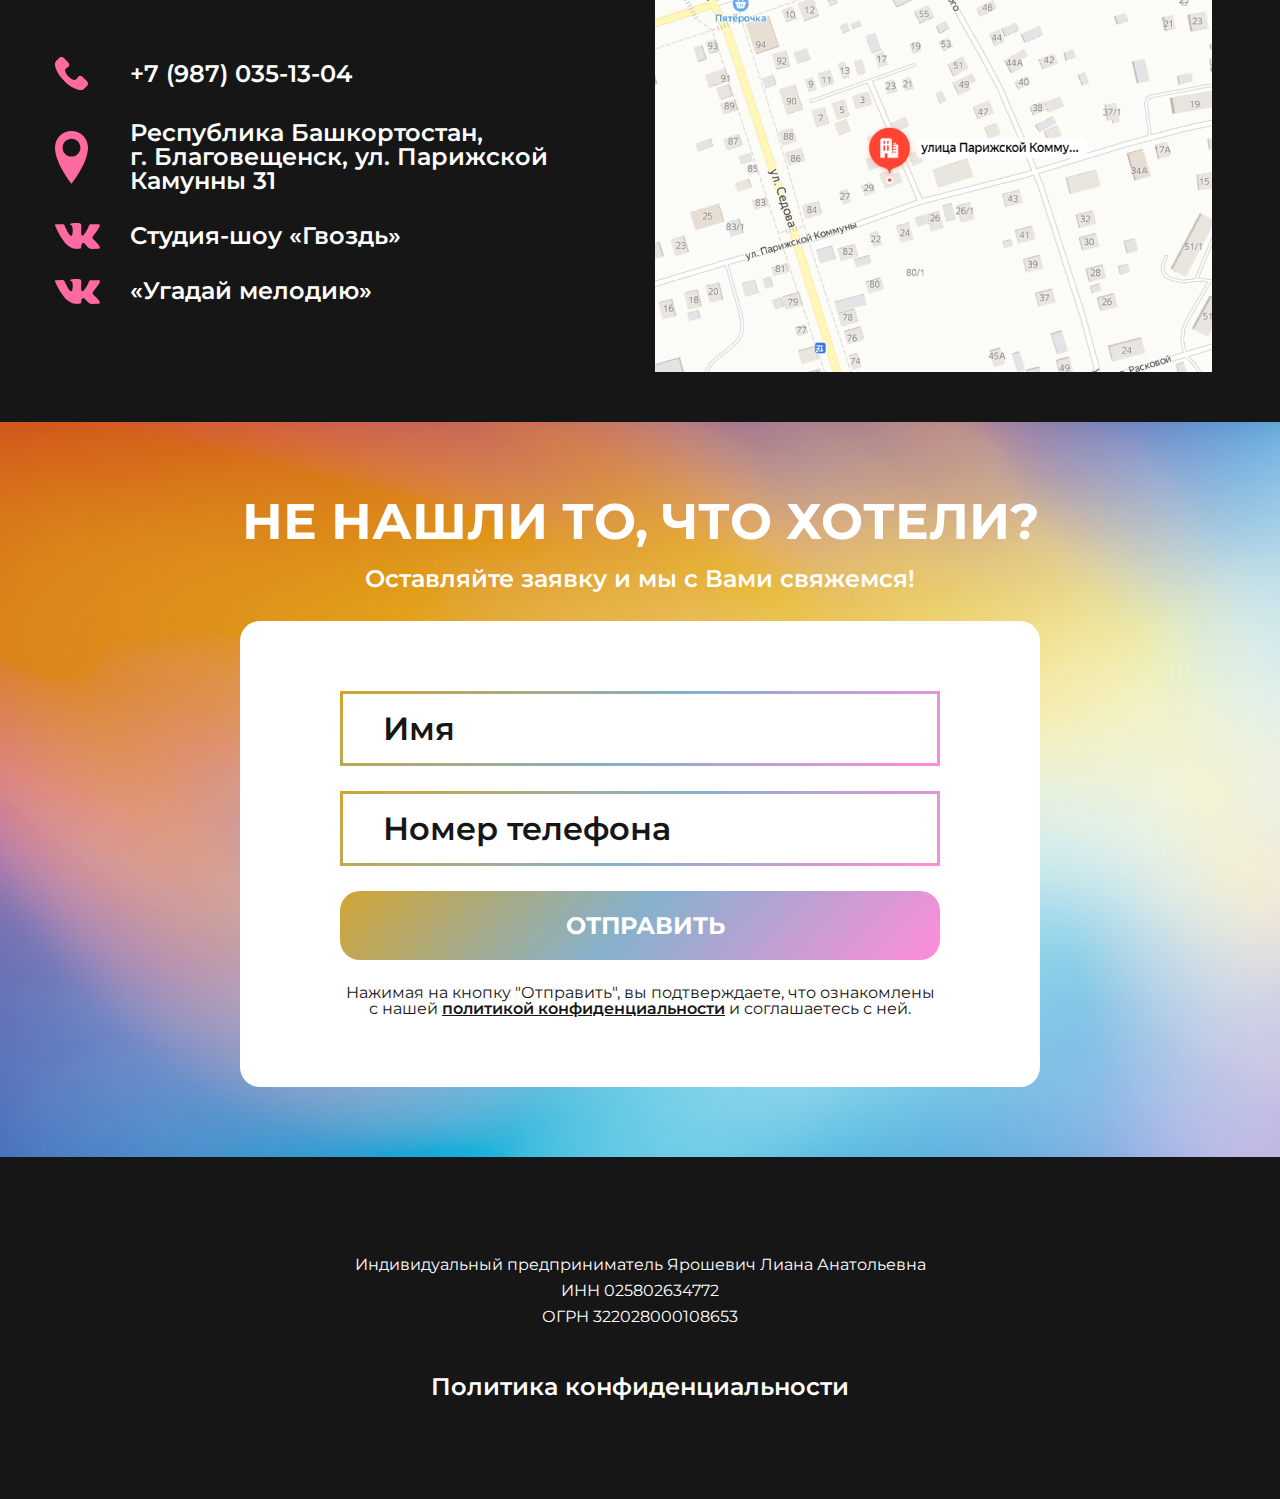
==== commit e72f38de: "Добавлены новые секции и страницы" ====
--- a/index.html
+++ b/index.html
@@ -67,7 +67,10 @@
                   события, которые запомнятся вашим малышам надолго!
                 </p>
                 <span class="children-holidays__hash-tag">#МАМОТДохни</span>
-                <a href="#" class="children-holidays__button button">
+                <a
+                  href="./types-of-holidays/children/index.html"
+                  class="children-holidays__button button"
+                >
                   смотреть программы
                   <span
                     ><img
@@ -154,7 +157,147 @@
             </div>
           </div>
         </section>
+        <section class="adult-holidays">
+          <div class="adult-holidays__container">
+            <h2 class="adult-holidays__title">Взрослые праздники</h2>
+            <div class="adult-holidays__row">
+              <div class="adult-holidays__column">
+                <p class="adult-holidays__description">
+                  Отметьте праздники с нами! У нас есть все, чтобы сделать ваше
+                  мероприятие незабываемым.
+                </p>
+                <div class="adult-holidays__img">
+                  <img src="./img/adult-holidays/01.png" alt="Взрослые люди" />
+                </div>
+              </div>
+              <div class="adult-holidays__column">
+                <div class="adult-holidays__text-block">
+                  <p class="adult-holidays__text">
+                    Независимо от того, празднуете ли вы день рождения,
+                    корпоративное мероприятие, свадьбу или любой другой
+                    специальный повод, мы создадим атмосферу веселья и радости.
+                  </p>
+                  <p class="adult-holidays__description">
+                    Наши профессиональные организаторы позаботятся о каждой
+                    детали, чтобы ваш праздник был именно таким, каким вы его
+                    задумали.
+                  </p>
+                  <p class="adult-holidays__description">
+                    Свяжитесь с нами сегодня, чтобы начать планирование вашего
+                    взрослого праздника!
+                  </p>
+                </div>
+                <a
+                  href="./types-of-holidays/adult/index.html"
+                  class="adult-holidays__button button"
+                >
+                  смотреть программы
+                  <span
+                    ><img
+                      src="./img/adult-holidays/arr.svg"
+                      alt="Иконка стрелочки"
+                  /></span>
+                </a>
+              </div>
+            </div>
+          </div>
+        </section>
+        <section class="contacts">
+          <div class="contacts__container">
+            <h2 class="contacts__title">Контакты</h2>
+            <div class="contacts__row">
+              <div class="contacts__column">
+                <a href="tel:+79870351304" class="contacts__item">
+                  <div class="contacts__icon">
+                    <img src="./img/contacts/phone.svg" alt="Телефон" />
+                  </div>
+                  <p class="contacts__value">+7 (987) 035-13-04</p>
+                </a>
+                <div class="contacts__item">
+                  <div class="contacts__icon">
+                    <img src="./img/contacts/location.svg" alt="Локация" />
+                  </div>
+                  <p class="contacts__value">
+                    Республика Башкортостан, г. Благовещенск, ул. Парижской
+                    Камунны 31
+                  </p>
+                </div>
+                <a href="https://vk.com/studiashow" class="contacts__item">
+                  <div class="contacts__icon">
+                    <img src="./img/contacts/vk.svg" alt="ВК" />
+                  </div>
+                  <p class="contacts__value">Студия-шоу «Гвоздь»</p>
+                </a>
+                <a href="https://vk.com/obana_blg" class="contacts__item">
+                  <div class="contacts__icon">
+                    <img src="./img/contacts/vk.svg" alt="ВК" />
+                  </div>
+                  <p class="contacts__value">«Угадай мелодию»</p>
+                </a>
+              </div>
+              <div class="contacts__column">
+                <img
+                  class="contacts__img"
+                  src="./img/contacts/map.jpg"
+                  alt="Карта Улица паржиской коммуны"
+                />
+              </div>
+            </div>
+          </div>
+        </section>
+        <section class="not-found-what-want">
+          <div class="not-found-what-want__container">
+            <h2 class="not-found-what-want__title">Не нашли то, что хотели?</h2>
+            <p class="not-found-what-want__desciption">
+              Оставляйте заявку и мы с Вами свяжемся!
+            </p>
+            <form class="not-found-what-want__form">
+              <div class="not-found-what-want__body">
+                <div class="not-found-what-want__item">
+                  <input
+                    type="text"
+                    placeholder="Имя"
+                    class="not-found-what-want__input"
+                  />
+                </div>
+                <div class="not-found-what-want__item">
+                  <input
+                    type="tel"
+                    placeholder="Номер телефона"
+                    class="not-found-what-want__input"
+                  />
+                </div>
+                <button
+                  type="submit"
+                  class="not-found-what-want__button button"
+                >
+                  отправить
+                </button>
+                <p class="not-found-what-want__polici-of-confidantionality">
+                  Нажимая на кнопку "Отправить", вы подтверждаете, что
+                  ознакомлены с нашей
+                  <span> <a href="#"> политикой конфиденциальности</a></span> и
+                  соглашаетесь с ней.
+                </p>
+              </div>
+            </form>
+          </div>
+        </section>
       </main>
+      <footer class="footer">
+        <div class="footer__container">
+          <div class="footer__data-about-business">
+            <p class="footer__text">
+              Индивидуальный предприниматель Ярошевич Лиана Анатольевна
+            </p>
+            <p class="footer__text">ИНН 025802634772</p>
+            <p class="footer__text">ОГРН 322028000108653</p>
+          </div>
+          <a href="#" class="footer__polici-of-confidantionality">
+            Политика конфиденциальности
+          </a>
+        </div>
+      </footer>
     </div>
     <script type="module" src="./js/script.js"></script>
   </body>
--- a/css/style.min.css
+++ b/css/style.min.css
@@ -1 +1 @@
-@import url("https://fonts.googleapis.com/css?family=Montserrat:regular,600,700&display=swap");@import url("https://fonts.googleapis.com/css?family=Chonburi:regular&display=swap");@font-face{font-family:"Bootshaus";src:url("../../fonts/Bootshaus-Regular.woff2") format("woff2");font-weight:normal;font-style:normal;font-display:swap}@font-face{font-family:"Gilroy";src:url("../../fonts/Gilroy-SemiBold.woff2") format("woff2");font-weight:600;font-style:normal;font-display:swap}@font-face{font-family:"Amapola Modern";src:url("../../fonts/Amapola-Modern.woff2") format("woff2");font-weight:normal;font-style:normal;font-display:swap}*{padding:0;margin:0;border:0}*,*:before,*:after{-webkit-box-sizing:border-box;box-sizing:border-box}:focus,:active{outline:none}a:focus,a:active{outline:none}nav,footer,header,aside{display:block}html,body{height:100%;width:100%;font-size:100%;line-height:1;font-size:14px;-ms-text-size-adjust:100%;-moz-text-size-adjust:100%;-webkit-text-size-adjust:100%}input,button,textarea{font-family:inherit}input::-ms-clear{display:none}button{cursor:pointer}button::-moz-focus-inner{padding:0;border:0}a,a:visited{text-decoration:none}a:hover{text-decoration:none}ul li{list-style:none}img{vertical-align:top}h1,h2,h3,h4,h5,h6{font-size:inherit;font-weight:inherit}table{border-collapse:collapse;border-spacing:0}*{padding:0;margin:0;border:0}*,*:before,*:after{-webkit-box-sizing:border-box;box-sizing:border-box}:focus,:active{outline:none}a:focus,a:active{outline:none}nav,footer,header,aside{display:block}html,body{height:100%;width:100%;font-size:100%;line-height:1;font-size:14px;-ms-text-size-adjust:100%;-moz-text-size-adjust:100%;-webkit-text-size-adjust:100%}input,button,textarea{font-family:inherit}input::-ms-clear{display:none}button{cursor:pointer}button::-moz-focus-inner{padding:0;border:0}a,a:visited{text-decoration:none}a:hover{text-decoration:none}ul li{list-style:none}img{vertical-align:top}h1,h2,h3,h4,h5,h6{font-size:inherit;font-weight:inherit}table{border-collapse:collapse;border-spacing:0}:root{--white-color: #fff;--dark-white-color: #fff;--pink-color: #ff6aa0;--dark-green-color: #007271;--orange-color: #e9ac47;--yellow-color: #fed607;--black-beruz-color: #009795;--black-color: #161616}body{font-family:"Montserrat", sans-serif;font-size:16px;background-color:var(--black-color);color:var(--white-color)}[class*="__container"]{max-width:1200px;margin:0 auto;padding:0 15px}[class*="__big-container"]{max-width:1315px;margin:0 auto;padding:0 15px}.wrapper{display:-webkit-box;display:-ms-flexbox;display:flex;-webkit-box-orient:vertical;-webkit-box-direction:normal;-ms-flex-direction:column;flex-direction:column;min-height:100%;overflow:hidden}.button{color:var(--white-color);font-weight:700;font-size:24px;text-transform:uppercase;border-radius:20px;background:linear-gradient(133deg, #d1a433 0%, #85b1cd 48.13%, #ff8cda 100%);padding:20px 30px}.title{font-family:"Bootshaus", sans-serif;font-size:130px;color:var(--black-beruz-color);-webkit-text-stroke:3px var(--white-color)}.hero{padding:50px 0px;background:url("../../img/hero/decor.png") 0 0/cover no-repeat,url("../../img/hero/main-bg.jpg") 0 0/cover no-repeat}.hero__logo{display:inline-block;text-transform:uppercase;font-weight:600;font-size:35px;color:var(--white-color)}.hero__logo:not(:last-child){margin-bottom:15px}.hero__list:not(:last-child){margin-bottom:300px}@media (max-width: 1200px){.hero__list:not(:last-child){margin-bottom:200px}}@media (max-width: 992px){.hero__list:not(:last-child){margin-bottom:120px}}@media (max-width: 767px){.hero__list:not(:last-child){margin-bottom:70px}}.hero__item{color:var(--white-color);font-size:12px;text-transform:uppercase}.hero__item:not(:last-child){margin-bottom:10px}.hero__item::before{content:"";display:inline-block;border-radius:100%;width:3px;height:3px;background:var(--white-color);margin:0 5px 3px 0}@media (max-width: 992px){.hero__item{color:var(--black-color);font-weight:600}.hero__item::before{content:"";background:var(--black-color)}}.hero__text-block{text-transform:uppercase;position:relative;z-index:1}@media (min-width: 993px){.hero__text-block::after{content:"";background:url("../../img/hero/microphone.png") 0 0 no-repeat;position:absolute;width:290px;height:390px;top:0;right:-50px}}.hero__label{position:relative;z-index:2;font-family:"Amapola Modern", sans-serif;font-size:165px;color:var(--pink-color)}@media (max-width: 992px){.hero__label{font-size:120px}}@media (max-width: 767px){.hero__label{font-size:90px}}@media (max-width: 550px){.hero__label{font-size:70px}.hero__label:not(:last-child){margin-bottom:10px}}@media (max-width: 480px){.hero__label{font-size:55px}}.hero__title{position:relative;z-index:2;font-family:"Bootshaus", sans-serif;font-size:130px;color:var(--black-beruz-color);-webkit-text-stroke:3px var(--white-color);text-stroke:3px var(--white-color);margin-left:90px}@media (max-width: 1260px){.hero__title{max-width:600px}}@media (max-width: 992px){.hero__title{font-size:80px;max-width:none;margin-left:0px;-webkit-text-stroke:2px var(--white-color);text-stroke:2px var(--white-color)}}@media (max-width: 767px){.hero__title{font-size:60px;-webkit-text-stroke:1px var(--white-color);text-stroke:1px var(--white-color)}.hero__title:not(:last-child){margin-bottom:10px}}@media (max-width: 480px){.hero__title{-webkit-text-stroke:0.5px var(--white-color);text-stroke:0.5px var(--white-color);font-size:60px}}.hero__last-title{z-index:2;position:relative;font-family:"Bootshaus", sans-serif;font-size:65px;text-align:right;color:var(--black-color)}@media (max-width: 767px){.hero__last-title{font-size:45px}}.children-holidays{padding:50px 0px}@media (max-width: 480px){.children-holidays{padding:30px 0px}}.children-holidays__row{display:-webkit-box;display:-ms-flexbox;display:flex;gap:30px;-webkit-box-align:center;-ms-flex-align:center;align-items:center}@media (max-width: 992px){.children-holidays__row{-webkit-box-orient:vertical;-webkit-box-direction:reverse;-ms-flex-direction:column-reverse;flex-direction:column-reverse}}.children-holidays__text{color:var(--dark-white-color);font-size:24px;font-weight:600}.children-holidays__text:not(:last-child){margin-bottom:30px}@media (max-width: 992px){.children-holidays__text{font-size:20px}}@media (max-width: 767px){.children-holidays__text{font-size:18px}}.children-holidays__description{color:var(--dark-white-color);line-height:125%;font-weight:600}.children-holidays__description_right{text-align:right}.children-holidays__description:not(:last-child){margin-bottom:30px}.children-holidays__img img{max-width:100%;-o-object-fit:cover;object-fit:cover}@media (max-width: 992px){.children-holidays__img{text-align:center}}.children-holidays__img-text-block{position:relative;text-align:center}.children-holidays__title{position:absolute;top:30%;left:18%;font-weight:700;font-size:50px;text-transform:uppercase;text-align:center;color:var(--dark-green-color)}.children-holidays__title:not(:last-child){margin-bottom:25px}@media (max-width: 767px){.children-holidays__title{font-size:42px}}@media (max-width: 992px){.children-holidays__title{left:30%}}@media (max-width: 650px){.children-holidays__title{left:25%}}@media (max-width: 550px){.children-holidays__title{font-size:36px}}@media (max-width: 480px){.children-holidays__title{left:20%;font-size:32px}}@media (max-width: 380px){.children-holidays__title{left:15%;font-size:28px}}.children-holidays__img-cloud img{max-width:100%;-o-object-fit:cover;object-fit:cover}.children-holidays__hash-tag{display:inline-block;text-transform:uppercase;text-align:center;font-size:50px;color:var(--pink-color);font-weight:700}.children-holidays__hash-tag:not(:last-child){margin-bottom:50px}@media (max-width: 992px){.children-holidays__hash-tag{font-size:36px}}@media (max-width: 767px){.children-holidays__hash-tag{font-size:32px}.children-holidays__hash-tag:not(:last-child){margin-bottom:30px}}@media (max-width: 480px){.children-holidays__hash-tag{font-size:24px}}.children-holidays__button{display:-webkit-box;display:-ms-flexbox;display:flex;-webkit-box-align:center;-ms-flex-align:center;align-items:center;-webkit-box-pack:center;-ms-flex-pack:center;justify-content:center;-webkit-column-gap:12px;column-gap:12px;padding:20px 20px 20px 30px;-ms-flex-item-align:stretch;align-self:stretch}.children-holidays__button img{max-width:100%;-o-object-fit:cover;object-fit:cover}@media (max-width: 767px){.children-holidays__button{font-size:18px}}@media (max-width: 480px){.children-holidays__button{padding:15px 15px 15px 20px}.children-holidays__button img{width:30px}}@media (max-width: 360px){.children-holidays__button{font-size:16px;padding:15px 10px}.children-holidays__button img{width:25px}}.founder{padding:50px 0px}@media (max-width: 480px){.founder{padding:30px 0px}}.founder__container{display:-webkit-box;display:-ms-flexbox;display:flex;-webkit-box-pack:justify;-ms-flex-pack:justify;justify-content:space-between;gap:30px}@media (max-width: 992px){.founder__container{-webkit-box-orient:vertical;-webkit-box-direction:reverse;-ms-flex-direction:column-reverse;flex-direction:column-reverse;-webkit-box-pack:center;-ms-flex-pack:center;justify-content:center;-webkit-box-align:center;-ms-flex-align:center;align-items:center}}.founder__column{text-align:center;border-radius:16px}.founder__column:last-child{display:-webkit-box;display:-ms-flexbox;display:flex;-webkit-box-orient:vertical;-webkit-box-direction:normal;-ms-flex-direction:column;flex-direction:column;-webkit-box-pack:justify;-ms-flex-pack:justify;justify-content:space-between;border:1px solid #d9d9d9;padding:30px}@media (max-width: 767px){.founder__column:last-child{padding:15px}}@media (min-width: 993px){.founder__column{width:50%}}.founder__img img{border-radius:18px;max-width:100%;-o-object-fit:cover;object-fit:cover}.founder__en-text-block{color:#e9ac47}.founder__en-text-block:not(:last-child){margin-bottom:15px}.founder__en-full-name{font-family:"Chonburi", sans-serif;display:block;font-size:22px}.founder__activities{font-family:"Gilroy", sans-serif;display:block;text-transform:uppercase}.founder__name{display:block;font-weight:700;font-size:50px}.founder__name:not(:last-child){margin-bottom:15px}@media (max-width: 767px){.founder__name{font-size:36px}}@media (max-width: 480px){.founder__name{font-size:28px}}.founder__text{font-weight:600;font-size:18px}.founder__text:not(:last-child){margin-bottom:15px}@media (max-width: 480px){.founder__text{font-size:16px}}.founder__text_pink{color:var(--pink-color)}.founder__text_beruz{color:var(--black-beruz-color)}.founder__text_yellow{color:var(--yellow-color)}.genious{position:relative;background:url("../../img/genius/bg.jpg") 0 0/cover no-repeat;padding:400px 0px 160px 0px}.genious::before{content:"";position:absolute;width:100%;height:140px;top:0;left:0;right:0;background:url("../../img/genius/top-decor.png") 0 0/cover no-repeat}.genious::after{content:"";position:absolute;width:100%;height:202px;bottom:0;left:0;right:0;background:url("../../img/genius/bottom-decor.png") 0 0/cover no-repeat}@media (max-width: 992px){.genious{padding:150px 0px}.genious::before{content:"";height:80px}}@media (max-width: 550px){.genious{padding:100px 0px}.genious::before{content:"";height:60px}}@media (max-width: 480px){.genious{padding:80px 0px 100px 0px}.genious::before{content:"";height:40px}}.genious__container{display:-webkit-box;display:-ms-flexbox;display:flex;-webkit-box-pack:justify;-ms-flex-pack:justify;justify-content:space-between;gap:30px}@media (max-width: 992px){.genious__container{-webkit-box-orient:vertical;-webkit-box-direction:normal;-ms-flex-direction:column;flex-direction:column;-webkit-box-align:center;-ms-flex-align:center;align-items:center}}.genious__column{-webkit-box-flex:0;-ms-flex:0 1 50%;flex:0 1 50%}@media (min-width: 993px){.genious__column:first-child{margin-top:-200px}}.genious__column:last-child{margin-bottom:-100px}@media (max-width: 550px){.genious__column:last-child{margin-bottom:-30px}}.genious__img-cloud:not(:last-child){margin-bottom:15px}.genious__img-cloud img{max-width:100%;-o-object-fit:cover;object-fit:cover}@media (max-width: 992px){.genious__img-cloud{text-align:center}}.genious__text{color:var(--dark-white-color);font-size:24px;font-weight:600}.genious__text:not(:last-child){margin-bottom:30px}@media (max-width: 992px){.genious__text{font-size:20px}}@media (max-width: 767px){.genious__text{font-size:18px}}.genious__description{color:var(--dark-white-color);line-height:125%;font-weight:600}.genious__description:not(:last-child){margin-bottom:30px}.genious__button{display:-webkit-box;display:-ms-flexbox;display:flex;-webkit-box-align:center;-ms-flex-align:center;align-items:center;-webkit-box-pack:center;-ms-flex-pack:center;justify-content:center;-webkit-column-gap:12px;column-gap:12px;padding:20px 20px 20px 30px;-ms-flex-item-align:stretch;align-self:stretch}.genious__button img{max-width:100%;-o-object-fit:cover;object-fit:cover}@media (max-width: 767px){.genious__button{font-size:18px}}@media (max-width: 480px){.genious__button{padding:15px 15px 15px 20px}.genious__button img{width:30px}}@media (max-width: 360px){.genious__button{font-size:16px;padding:15px 10px}.genious__button img{width:22px}}.genious__img-animators img{max-width:100%;-o-object-fit:cover;object-fit:cover}
+@import url("https://fonts.googleapis.com/css?family=Montserrat:regular,600,700&display=swap");@import url("https://fonts.googleapis.com/css?family=Chonburi:regular&display=swap");@font-face{font-family:"Bootshaus";src:url("../fonts/Bootshaus-Regular.woff2") format("woff2");font-weight:normal;font-style:normal;font-display:swap}@font-face{font-family:"Gilroy";src:url("../fonts/Gilroy-SemiBold.woff2") format("woff2");font-weight:600;font-style:normal;font-display:swap}@font-face{font-family:"Amapola Modern";src:url("../fonts/Amapola-Modern.woff2") format("woff2");font-weight:normal;font-style:normal;font-display:swap}*{padding:0;margin:0;border:0}*,*:before,*:after{-webkit-box-sizing:border-box;box-sizing:border-box}:focus,:active{outline:none}a:focus,a:active{outline:none}nav,footer,header,aside{display:block}html,body{height:100%;width:100%;font-size:100%;line-height:1;font-size:14px;-ms-text-size-adjust:100%;-moz-text-size-adjust:100%;-webkit-text-size-adjust:100%}input,button,textarea{font-family:inherit}input::-ms-clear{display:none}button{cursor:pointer}button::-moz-focus-inner{padding:0;border:0}a,a:visited{text-decoration:none}a:hover{text-decoration:none}ul li{list-style:none}img{vertical-align:top}h1,h2,h3,h4,h5,h6{font-size:inherit;font-weight:inherit}table{border-collapse:collapse;border-spacing:0}:root{--white-color: #fff;--dark-white-color: #fff;--pink-color: #ff6aa0;--dark-green-color: #007271;--orange-color: #e9ac47;--yellow-color: #fed607;--black-beruz-color: #009795;--black-color: #161616}body{font-family:"Montserrat", sans-serif;font-size:16px;background-color:var(--black-color);color:var(--white-color)}[class*="__container"]{max-width:1200px;margin:0 auto;padding:0 15px}[class*="__big-container"]{max-width:1315px;margin:0 auto;padding:0 15px}.wrapper{display:-webkit-box;display:-ms-flexbox;display:flex;-webkit-box-orient:vertical;-webkit-box-direction:normal;-ms-flex-direction:column;flex-direction:column;min-height:100%;overflow:hidden}.button{color:var(--white-color);font-weight:700;font-size:24px;text-transform:uppercase;border-radius:20px;background:linear-gradient(133deg, #d1a433 0%, #85b1cd 48.13%, #ff8cda 100%);padding:20px 30px}.title{font-family:"Bootshaus", sans-serif;font-size:130px;color:var(--black-beruz-color);-webkit-text-stroke:3px var(--white-color)}.hero{padding:50px 0px;background:url("../img/hero/decor.png") 0 0/cover no-repeat,url("../img/hero/main-bg.jpg") 0 0/cover no-repeat}.hero__logo{display:inline-block;text-transform:uppercase;font-weight:600;font-size:35px;color:var(--white-color)}.hero__logo:not(:last-child){margin-bottom:15px}.hero__list:not(:last-child){margin-bottom:300px}@media (max-width: 1200px){.hero__list:not(:last-child){margin-bottom:200px}}@media (max-width: 992px){.hero__list:not(:last-child){margin-bottom:120px}}@media (max-width: 767px){.hero__list:not(:last-child){margin-bottom:70px}}.hero__item{color:var(--white-color);font-size:12px;text-transform:uppercase}.hero__item:not(:last-child){margin-bottom:10px}.hero__item::before{content:"";display:inline-block;border-radius:100%;width:3px;height:3px;background:var(--white-color);margin:0 5px 3px 0}@media (max-width: 992px){.hero__item{color:var(--black-color);font-weight:600}.hero__item::before{content:"";background:var(--black-color)}}.hero__text-block{text-transform:uppercase;position:relative;z-index:1}@media (min-width: 993px){.hero__text-block::after{content:"";background:url("../img/hero/microphone.png") 0 0 no-repeat;position:absolute;width:290px;height:390px;top:0;right:-50px}}.hero__label{position:relative;z-index:2;font-family:"Amapola Modern", sans-serif;font-size:165px;color:var(--pink-color)}@media (max-width: 992px){.hero__label{font-size:120px}}@media (max-width: 767px){.hero__label{font-size:90px}}@media (max-width: 550px){.hero__label{font-size:70px}.hero__label:not(:last-child){margin-bottom:10px}}@media (max-width: 480px){.hero__label{font-size:55px}}.hero__title{position:relative;z-index:2;font-family:"Bootshaus", sans-serif;font-size:130px;color:var(--black-beruz-color);-webkit-text-stroke:3px var(--white-color);text-stroke:3px var(--white-color);margin-left:90px}@media (max-width: 1260px){.hero__title{max-width:600px}}@media (max-width: 992px){.hero__title{font-size:80px;max-width:none;margin-left:0px;-webkit-text-stroke:2px var(--white-color);text-stroke:2px var(--white-color)}}@media (max-width: 767px){.hero__title{font-size:60px;-webkit-text-stroke:1px var(--white-color);text-stroke:1px var(--white-color)}.hero__title:not(:last-child){margin-bottom:10px}}@media (max-width: 480px){.hero__title{-webkit-text-stroke:0.5px var(--white-color);text-stroke:0.5px var(--white-color);font-size:60px}}.hero__last-title{z-index:2;position:relative;font-family:"Bootshaus", sans-serif;font-size:65px;text-align:right;color:var(--black-color)}@media (max-width: 767px){.hero__last-title{font-size:45px}}.children-holidays{padding:50px 0px}@media (max-width: 480px){.children-holidays{padding:30px 0px}}.children-holidays__row{display:-webkit-box;display:-ms-flexbox;display:flex;gap:30px;-webkit-box-align:center;-ms-flex-align:center;align-items:center}@media (max-width: 992px){.children-holidays__row{-webkit-box-orient:vertical;-webkit-box-direction:reverse;-ms-flex-direction:column-reverse;flex-direction:column-reverse}}.children-holidays__text{color:var(--dark-white-color);font-size:24px;font-weight:600}.children-holidays__text:not(:last-child){margin-bottom:30px}@media (max-width: 992px){.children-holidays__text{font-size:20px}}@media (max-width: 767px){.children-holidays__text{font-size:18px}}.children-holidays__description{color:var(--dark-white-color);line-height:125%;font-weight:600}.children-holidays__description_right{text-align:right}.children-holidays__description:not(:last-child){margin-bottom:30px}.children-holidays__img img{max-width:100%;-o-object-fit:cover;object-fit:cover}@media (max-width: 992px){.children-holidays__img{text-align:center}}.children-holidays__img-text-block{position:relative;text-align:center}.children-holidays__title{position:absolute;top:30%;left:18%;font-weight:700;font-size:50px;text-transform:uppercase;text-align:center;color:var(--dark-green-color)}.children-holidays__title:not(:last-child){margin-bottom:25px}@media (max-width: 767px){.children-holidays__title{font-size:42px}}@media (max-width: 992px){.children-holidays__title{left:30%}}@media (max-width: 650px){.children-holidays__title{left:25%}}@media (max-width: 550px){.children-holidays__title{font-size:36px}}@media (max-width: 480px){.children-holidays__title{left:20%;font-size:32px}}@media (max-width: 380px){.children-holidays__title{left:15%;font-size:28px}}.children-holidays__img-cloud img{max-width:100%;-o-object-fit:cover;object-fit:cover}.children-holidays__hash-tag{display:inline-block;text-transform:uppercase;text-align:center;font-size:50px;color:var(--pink-color);font-weight:700}.children-holidays__hash-tag:not(:last-child){margin-bottom:50px}@media (max-width: 992px){.children-holidays__hash-tag{font-size:36px}}@media (max-width: 767px){.children-holidays__hash-tag{font-size:32px}.children-holidays__hash-tag:not(:last-child){margin-bottom:30px}}@media (max-width: 480px){.children-holidays__hash-tag{font-size:24px}}.children-holidays__button{display:-webkit-box;display:-ms-flexbox;display:flex;-webkit-box-align:center;-ms-flex-align:center;align-items:center;-webkit-box-pack:center;-ms-flex-pack:center;justify-content:center;-webkit-column-gap:12px;column-gap:12px;padding:20px 20px 20px 30px;-ms-flex-item-align:stretch;align-self:stretch}.children-holidays__button img{max-width:100%;-o-object-fit:cover;object-fit:cover}@media (max-width: 767px){.children-holidays__button{font-size:18px}}@media (max-width: 480px){.children-holidays__button{padding:15px 15px 15px 20px}.children-holidays__button img{width:30px}}@media (max-width: 360px){.children-holidays__button{font-size:16px;padding:15px 10px}.children-holidays__button img{width:25px}}.founder{padding:50px 0px}@media (max-width: 480px){.founder{padding:30px 0px}}.founder__container{display:-webkit-box;display:-ms-flexbox;display:flex;-webkit-box-pack:justify;-ms-flex-pack:justify;justify-content:space-between;gap:30px}@media (max-width: 992px){.founder__container{-webkit-box-orient:vertical;-webkit-box-direction:reverse;-ms-flex-direction:column-reverse;flex-direction:column-reverse;-webkit-box-pack:center;-ms-flex-pack:center;justify-content:center;-webkit-box-align:center;-ms-flex-align:center;align-items:center}}.founder__column{text-align:center;border-radius:16px}.founder__column:last-child{display:-webkit-box;display:-ms-flexbox;display:flex;-webkit-box-orient:vertical;-webkit-box-direction:normal;-ms-flex-direction:column;flex-direction:column;-webkit-box-pack:justify;-ms-flex-pack:justify;justify-content:space-between;border:1px solid #d9d9d9;padding:30px}@media (max-width: 767px){.founder__column:last-child{padding:15px}}@media (min-width: 993px){.founder__column{width:50%}}.founder__img img{border-radius:18px;max-width:100%;-o-object-fit:cover;object-fit:cover}.founder__en-text-block{color:#e9ac47}.founder__en-text-block:not(:last-child){margin-bottom:15px}.founder__en-full-name{font-family:"Chonburi", sans-serif;display:block;font-size:22px}.founder__activities{font-family:"Gilroy", sans-serif;display:block;text-transform:uppercase}.founder__name{display:block;font-weight:700;font-size:50px}.founder__name:not(:last-child){margin-bottom:15px}@media (max-width: 767px){.founder__name{font-size:36px}}@media (max-width: 480px){.founder__name{font-size:28px}}.founder__text{font-weight:600;font-size:18px}.founder__text:not(:last-child){margin-bottom:15px}@media (max-width: 480px){.founder__text{font-size:16px}}.founder__text_pink{color:var(--pink-color)}.founder__text_beruz{color:var(--black-beruz-color)}.founder__text_yellow{color:var(--yellow-color)}.genious{position:relative;background:url("../img/genius/bg.jpg") 0 0/cover no-repeat;padding:400px 0px 160px 0px}.genious::before{content:"";position:absolute;width:100%;height:140px;top:0;left:0;right:0;background:url("../img/genius/top-decor.png") 0 0/cover no-repeat}.genious::after{content:"";position:absolute;width:100%;height:202px;bottom:0;left:0;right:0;background:url("../img/genius/bottom-decor.png") 0 0/cover no-repeat}@media (max-width: 992px){.genious{padding:150px 0px}.genious::before{content:"";height:80px}}@media (max-width: 550px){.genious{padding:100px 0px}.genious::before{content:"";height:60px}}@media (max-width: 480px){.genious{padding:80px 0px 100px 0px}.genious::before{content:"";height:40px}}.genious__container{display:-webkit-box;display:-ms-flexbox;display:flex;-webkit-box-pack:justify;-ms-flex-pack:justify;justify-content:space-between;gap:30px}@media (max-width: 992px){.genious__container{-webkit-box-orient:vertical;-webkit-box-direction:normal;-ms-flex-direction:column;flex-direction:column;-webkit-box-align:center;-ms-flex-align:center;align-items:center}}.genious__column{-webkit-box-flex:0;-ms-flex:0 1 50%;flex:0 1 50%}@media (min-width: 993px){.genious__column:first-child{margin-top:-200px}}.genious__column:last-child{margin-bottom:-100px}@media (max-width: 550px){.genious__column:last-child{margin-bottom:-30px}}.genious__img-cloud:not(:last-child){margin-bottom:15px}.genious__img-cloud img{max-width:100%;-o-object-fit:cover;object-fit:cover}@media (max-width: 992px){.genious__img-cloud{text-align:center}}.genious__text{color:var(--dark-white-color);font-size:24px;font-weight:600}.genious__text:not(:last-child){margin-bottom:30px}@media (max-width: 992px){.genious__text{font-size:20px}}@media (max-width: 767px){.genious__text{font-size:18px}}.genious__description{color:var(--dark-white-color);line-height:125%;font-weight:600}.genious__description:not(:last-child){margin-bottom:30px}.genious__button{display:-webkit-box;display:-ms-flexbox;display:flex;-webkit-box-align:center;-ms-flex-align:center;align-items:center;-webkit-box-pack:center;-ms-flex-pack:center;justify-content:center;-webkit-column-gap:12px;column-gap:12px;padding:20px 20px 20px 30px;-ms-flex-item-align:stretch;align-self:stretch}.genious__button img{max-width:100%;-o-object-fit:cover;object-fit:cover}@media (max-width: 767px){.genious__button{font-size:18px}}@media (max-width: 480px){.genious__button{padding:15px 15px 15px 20px}.genious__button img{width:30px}}@media (max-width: 360px){.genious__button{font-size:16px;padding:15px 10px}.genious__button img{width:22px}}.genious__img-animators img{max-width:100%;-o-object-fit:cover;object-fit:cover}.types-of-holidays{background:url("../types-of-holidays/children/img/bg.jpg") 0 0/cover no-repeat;padding:100px 0px}.types-of-holidays_black-bg{background:var(--black-color)}@media (max-width: 767px){.types-of-holidays{padding:50px 0px}}.types-of-holidays__title{text-align:center;-webkit-text-stroke:0px var(--white-color)}.types-of-holidays__title_pink{color:var(--pink-color)}.types-of-holidays__title:not(:last-child){margin-bottom:50px}@media (max-width: 767px){.types-of-holidays__title{font-size:90px}.types-of-holidays__title:not(:last-child){margin-bottom:30px}}@media (max-width: 480px){.types-of-holidays__title{font-size:70px}}.types-of-holidays__row{display:-ms-grid;display:grid;-ms-grid-columns:(minmax(300px, 1fr))[auto-fill];grid-template-columns:repeat(auto-fill, minmax(300px, 1fr));gap:30px}.item-types-of-holidays{display:-webkit-box;display:-ms-flexbox;display:flex;-webkit-box-orient:vertical;-webkit-box-direction:normal;-ms-flex-direction:column;flex-direction:column;text-align:center;border-radius:20px;padding:30px;background-color:var(--white-color)}@media (max-width: 550px){.item-types-of-holidays{padding:15px}}.item-types-of-holidays__img:not(:last-child){margin-bottom:20px}.item-types-of-holidays__img img{max-width:100%;-o-object-fit:cover;object-fit:cover;border-radius:15px}@media (max-width: 480px){.item-types-of-holidays__img img{width:100%}}.item-types-of-holidays__label{font-weight:700;font-size:24px;text-transform:uppercase;color:var(--dark-green-color)}.item-types-of-holidays__label:not(:last-child){margin-bottom:10px}.item-types-of-holidays__description{-webkit-box-flex:1;-ms-flex:1 1 auto;flex:1 1 auto;color:var(--black-color)}.item-types-of-holidays__description:not(:last-child){margin-bottom:40px}@media (max-width: 480px){.item-types-of-holidays__description:not(:last-child){margin-bottom:20px}}.item-types-of-holidays__button{display:block}.item-types-of-holidays__button:not(:last-child){margin-bottom:30px}@media (max-width: 1180px){.item-types-of-holidays__button{font-size:20px}}@media (max-width: 480px){.item-types-of-holidays__button{font-size:18px;padding:15px}.item-types-of-holidays__button:not(:last-child){margin-bottom:20px}}.item-types-of-holidays__link-about{font-size:24px;color:var(--black-color)}@media (max-width: 480px){.item-types-of-holidays__link-about{font-size:18px}}.adult-holidays{padding:50px 0px}@media (max-width: 480px){.adult-holidays{padding:30px 0px}}.adult-holidays__title{text-align:center;color:var(--orange-color);font-weight:700;font-size:50px;line-height:120%;text-transform:uppercase}@media (min-width: 993px){.adult-holidays__title{text-align:right}}.adult-holidays__title:not(:last-child){margin-bottom:35px}@media (max-width: 767px){.adult-holidays__title{font-size:42px}}@media (max-width: 550px){.adult-holidays__title{font-size:36px}}@media (max-width: 480px){.adult-holidays__title{font-size:32px}}@media (max-width: 380px){.adult-holidays__title{font-size:28px}}.adult-holidays__text-block:not(:last-child){margin-bottom:60px}@media (max-width: 767px){.adult-holidays__text-block:not(:last-child){margin-bottom:30px}}.adult-holidays__description{color:var(--dark-white-color);font-size:24px;font-weight:600}.adult-holidays__description:not(:last-child){margin-bottom:30px}@media (max-width: 992px){.adult-holidays__description{font-size:20px}}@media (max-width: 767px){.adult-holidays__description{font-size:18px}}.adult-holidays__row{display:-webkit-box;display:-ms-flexbox;display:flex;-webkit-box-align:center;-ms-flex-align:center;align-items:center;gap:30px}@media (max-width: 992px){.adult-holidays__row{-webkit-box-orient:vertical;-webkit-box-direction:normal;-ms-flex-direction:column;flex-direction:column;text-align:center}}.adult-holidays__column:first-child{-webkit-box-flex:0;-ms-flex:0 1 55%;flex:0 1 55%}.adult-holidays__column:last-child{-webkit-box-flex:0;-ms-flex:0 0 45%;flex:0 0 45%}.adult-holidays__img img{max-width:100%;-o-object-fit:cover;object-fit:cover}.adult-holidays__text:not(:last-child){margin-bottom:30px}.adult-holidays__button{text-wrap:nowrap;display:-webkit-box;display:-ms-flexbox;display:flex;-webkit-box-align:center;-ms-flex-align:center;align-items:center;-webkit-box-pack:center;-ms-flex-pack:center;justify-content:center;-webkit-column-gap:12px;column-gap:12px;padding:20px 20px 20px 30px;-ms-flex-item-align:stretch;align-self:stretch}.adult-holidays__button img{max-width:100%;-o-object-fit:cover;object-fit:cover}@media (max-width: 767px){.adult-holidays__button{font-size:18px}}@media (max-width: 480px){.adult-holidays__button{padding:15px 15px 15px 20px}.adult-holidays__button img{width:30px}}@media (max-width: 360px){.adult-holidays__button{font-size:16px;padding:15px 10px}.adult-holidays__button img{width:25px}}.contacts{padding:50px 0px}@media (max-width: 480px){.contacts{padding:30px 0px}}.contacts__title{text-align:center;color:var(--pink-color);font-weight:700;font-size:50px;line-height:120%;text-transform:uppercase}.contacts__title:not(:last-child){margin-bottom:65px}@media (max-width: 992px){.contacts__title:not(:last-child){margin-bottom:35px}}@media (max-width: 767px){.contacts__title{font-size:42px}}@media (max-width: 550px){.contacts__title{font-size:36px}}@media (max-width: 480px){.contacts__title{font-size:32px}}@media (max-width: 380px){.contacts__title{font-size:28px}}.contacts__row{display:-webkit-box;display:-ms-flexbox;display:flex;-webkit-box-align:center;-ms-flex-align:center;align-items:center;gap:30px}@media (max-width: 992px){.contacts__row{-webkit-box-orient:vertical;-webkit-box-direction:normal;-ms-flex-direction:column;flex-direction:column}}.contacts__column{-webkit-box-flex:0;-ms-flex:0 1 50%;flex:0 1 50%}.contacts__item{display:-webkit-box;display:-ms-flexbox;display:flex;-webkit-box-align:center;-ms-flex-align:center;align-items:center;gap:30px}.contacts__item:not(:last-child){margin-bottom:30px}@media (max-width: 767px){.contacts__item{gap:15px}}.contacts__icon{-webkit-box-flex:0;-ms-flex:0 0 45px;flex:0 0 45px}.contacts__icon img{max-width:100%;-o-object-fit:cover;object-fit:cover}@media (max-width: 767px){.contacts__icon{-webkit-box-flex:0;-ms-flex:0 0 30px;flex:0 0 30px}}@media (max-width: 480px){.contacts__icon{-webkit-box-flex:0;-ms-flex:0 0 25px;flex:0 0 25px}}.contacts__value{color:var(--white-color);font-weight:600;font-size:24px}@media (max-width: 992px){.contacts__value{font-size:20px}}@media (max-width: 767px){.contacts__value{font-size:18px}}.contacts__img{max-width:100%;-o-object-fit:cover;object-fit:cover}.contacts__img img{max-width:100%;-o-object-fit:cover;object-fit:cover}.not-found-what-want{padding:70px 0px;background:url("../img/not-found-what-want/bg.jpg") 0 0/cover no-repeat}@media (max-width: 480px){.not-found-what-want{padding:30px 0px}}.not-found-what-want__container{display:-webkit-box;display:-ms-flexbox;display:flex;-webkit-box-orient:vertical;-webkit-box-direction:normal;-ms-flex-direction:column;flex-direction:column;-webkit-box-align:center;-ms-flex-align:center;align-items:center}.not-found-what-want__title{font-weight:700;font-size:50px;line-height:120%;text-transform:uppercase}.not-found-what-want__title:not(:last-child){margin-bottom:15px}@media (max-width: 992px){.not-found-what-want__title{text-align:center}}@media (max-width: 767px){.not-found-what-want__title{font-size:42px}}@media (max-width: 550px){.not-found-what-want__title{font-size:36px}}@media (max-width: 480px){.not-found-what-want__title{font-size:32px}}@media (max-width: 380px){.not-found-what-want__title{font-size:28px}}.not-found-what-want__desciption{color:var(--dark-white-color);font-size:24px;font-weight:600}.not-found-what-want__desciption:not(:last-child){margin-bottom:30px}@media (max-width: 992px){.not-found-what-want__desciption{font-size:20px;text-align:center}}@media (max-width: 767px){.not-found-what-want__desciption{font-size:18px}}.not-found-what-want__form{max-width:800px;border-radius:20px;padding:70px 100px;background-color:var(--white-color)}@media (max-width: 992px){.not-found-what-want__form{max-width:none;padding:60px}}@media (max-width: 767px){.not-found-what-want__form{padding:40px}}@media (max-width: 480px){.not-found-what-want__form{padding:20px}}.not-found-what-want__body{max-width:600px;width:100%;display:-webkit-box;display:-ms-flexbox;display:flex;-webkit-box-orient:vertical;-webkit-box-direction:normal;-ms-flex-direction:column;flex-direction:column;gap:25px}@media (max-width: 992px){.not-found-what-want__body{max-width:none}}.not-found-what-want__input{width:100%;padding:15px 40px;font-size:32px;border:3px solid transparent;-o-border-image:linear-gradient(133deg, #ff8cda 0%, #85b1cd 48.13%, #d1a433 100%);border-image:linear-gradient(133deg, #ff8cda 0%, #85b1cd 48.13%, #d1a433 100%);-webkit-border-image:-webkit-linear-gradient(133deg, #ff8cda 0%, #85b1cd 48.13%, #d1a433 100%);border-image-slice:1}.not-found-what-want__input::-webkit-input-placeholder{font-weight:600;font-size:32px;color:var(--black-color)}.not-found-what-want__input:-ms-input-placeholder{font-weight:600;font-size:32px;color:var(--black-color)}.not-found-what-want__input::-ms-input-placeholder{font-weight:600;font-size:32px;color:var(--black-color)}.not-found-what-want__input::placeholder{font-weight:600;font-size:32px;color:var(--black-color)}@media (max-width: 992px){.not-found-what-want__input{font-size:28px}.not-found-what-want__input::-webkit-input-placeholder{font-size:28px}.not-found-what-want__input:-ms-input-placeholder{font-size:28px}.not-found-what-want__input::-ms-input-placeholder{font-size:28px}.not-found-what-want__input::placeholder{font-size:28px}}@media (max-width: 767px){.not-found-what-want__input{font-size:24px;padding:15px}.not-found-what-want__input::-webkit-input-placeholder{font-size:24px}.not-found-what-want__input:-ms-input-placeholder{font-size:24px}.not-found-what-want__input::-ms-input-placeholder{font-size:24px}.not-found-what-want__input::placeholder{font-size:24px}}@media (max-width: 480px){.not-found-what-want__input{font-size:20px}.not-found-what-want__input::-webkit-input-placeholder{font-size:20px}.not-found-what-want__input:-ms-input-placeholder{font-size:20px}.not-found-what-want__input::-ms-input-placeholder{font-size:20px}.not-found-what-want__input::placeholder{font-size:20px}}.not-found-what-want__button{text-wrap:nowrap;padding:20px 20px 20px 30px;-ms-flex-item-align:stretch;-ms-grid-row-align:stretch;align-self:stretch}@media (max-width: 767px){.not-found-what-want__button{font-size:18px}}@media (max-width: 480px){.not-found-what-want__button{padding:15px 15px 15px 20px}}@media (max-width: 360px){.not-found-what-want__button{font-size:16px;padding:15px 10px}}.not-found-what-want__polici-of-confidantionality{text-align:center;color:var(--black-color)}.not-found-what-want__polici-of-confidantionality span a{color:var(--black-color);font-weight:600;text-decoration:underline}.footer{padding:100px 0px}@media (max-width: 992px){.footer{padding:70px 0px}}@media (max-width: 767px){.footer{padding:50px 0px}}@media (max-width: 480px){.footer{padding:15px 0 30px 0px}}.footer__container{text-align:center}.footer__data-about-business:not(:last-child){margin-bottom:50px}.footer__text:not(:last-child){margin-bottom:10px}.footer__polici-of-confidantionality{font-weight:600;font-size:24px;color:var(--white-color)}@media (max-width: 992px){.footer__polici-of-confidantionality{font-size:20px}}@media (max-width: 767px){.footer__polici-of-confidantionality{font-size:18px}}
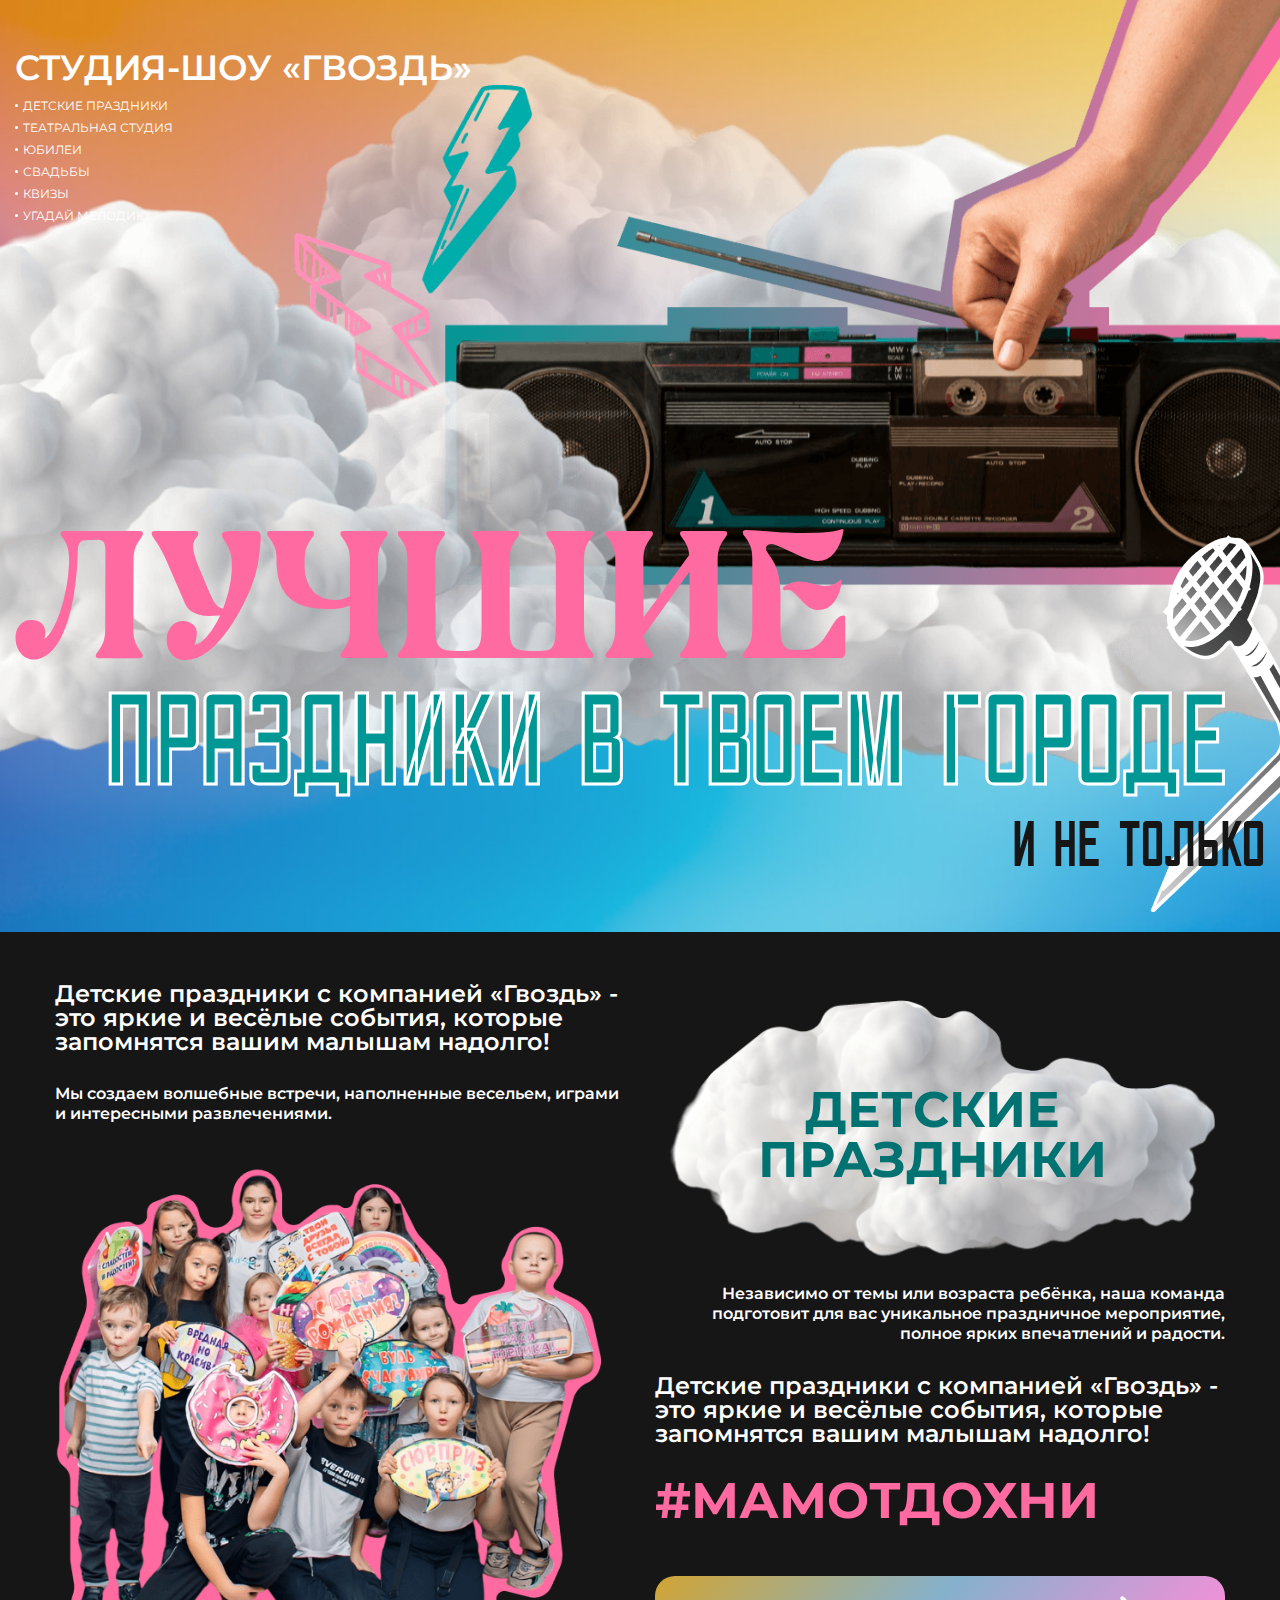
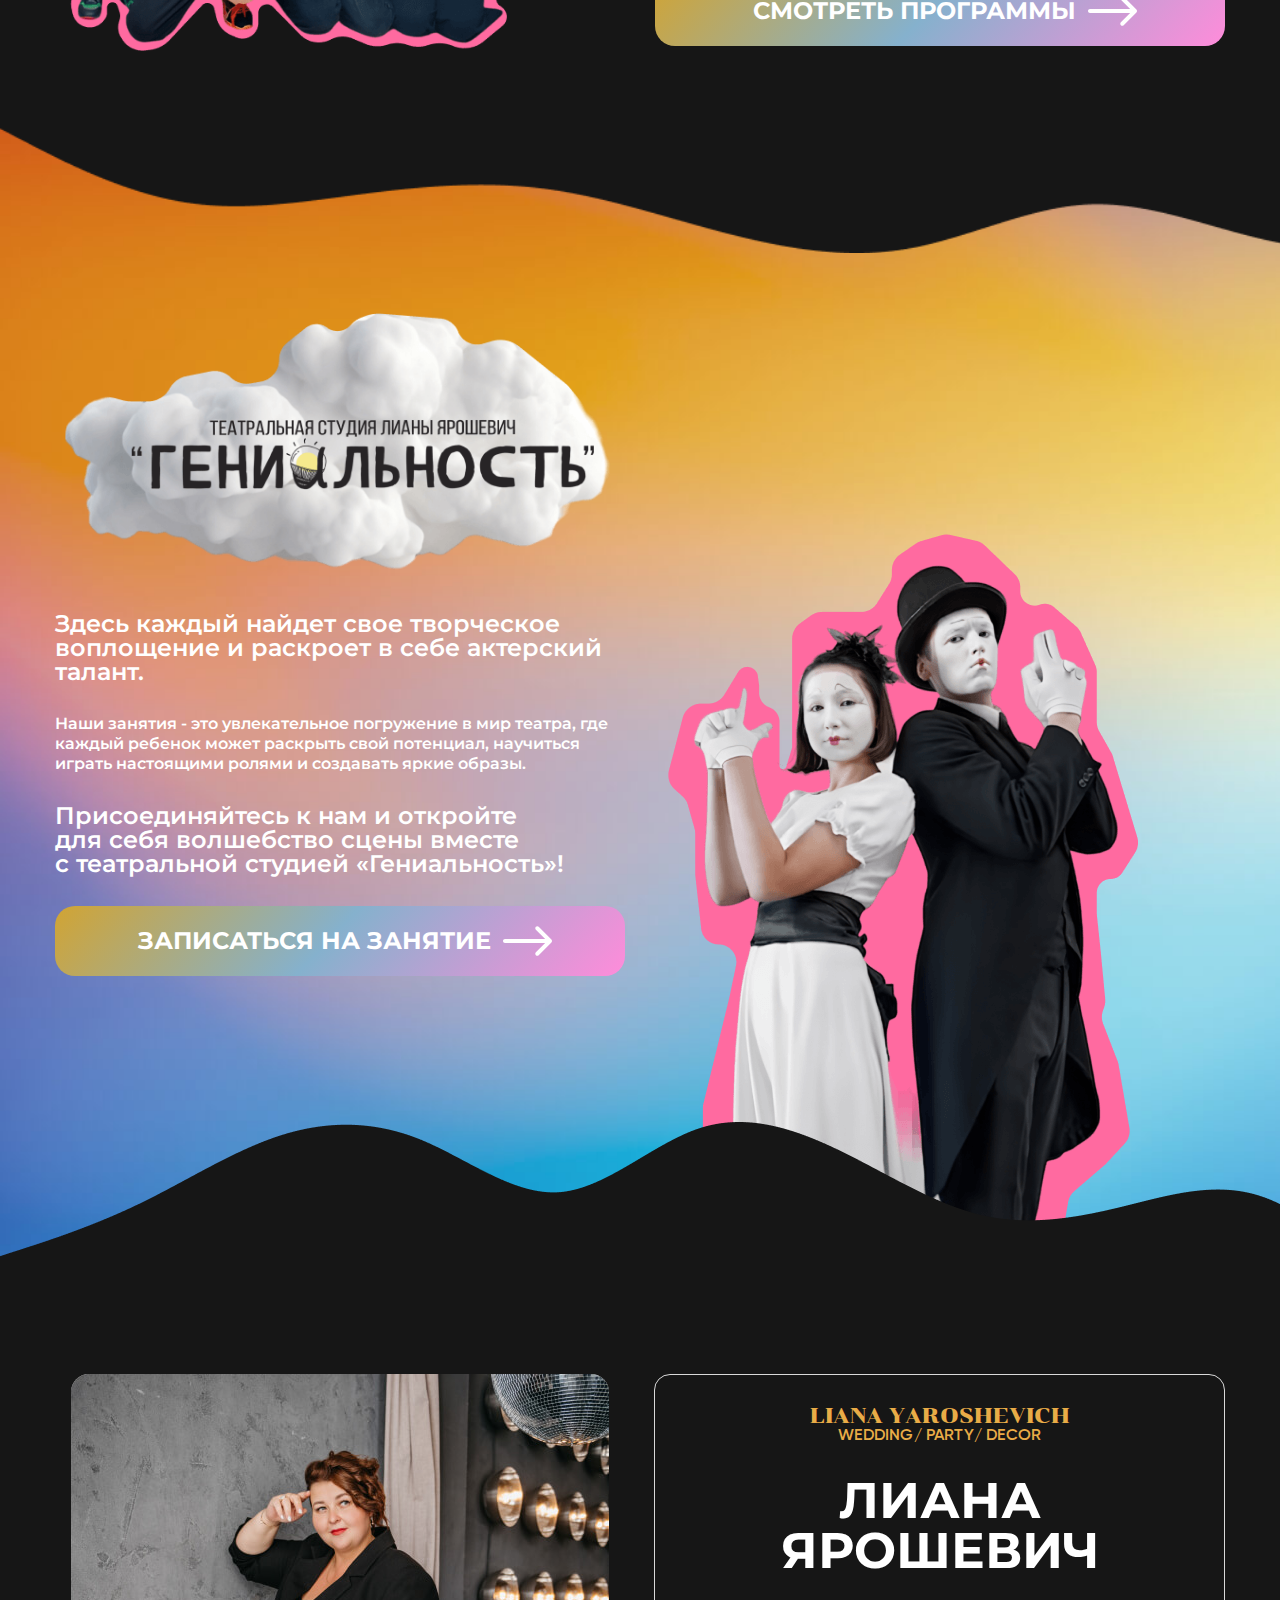
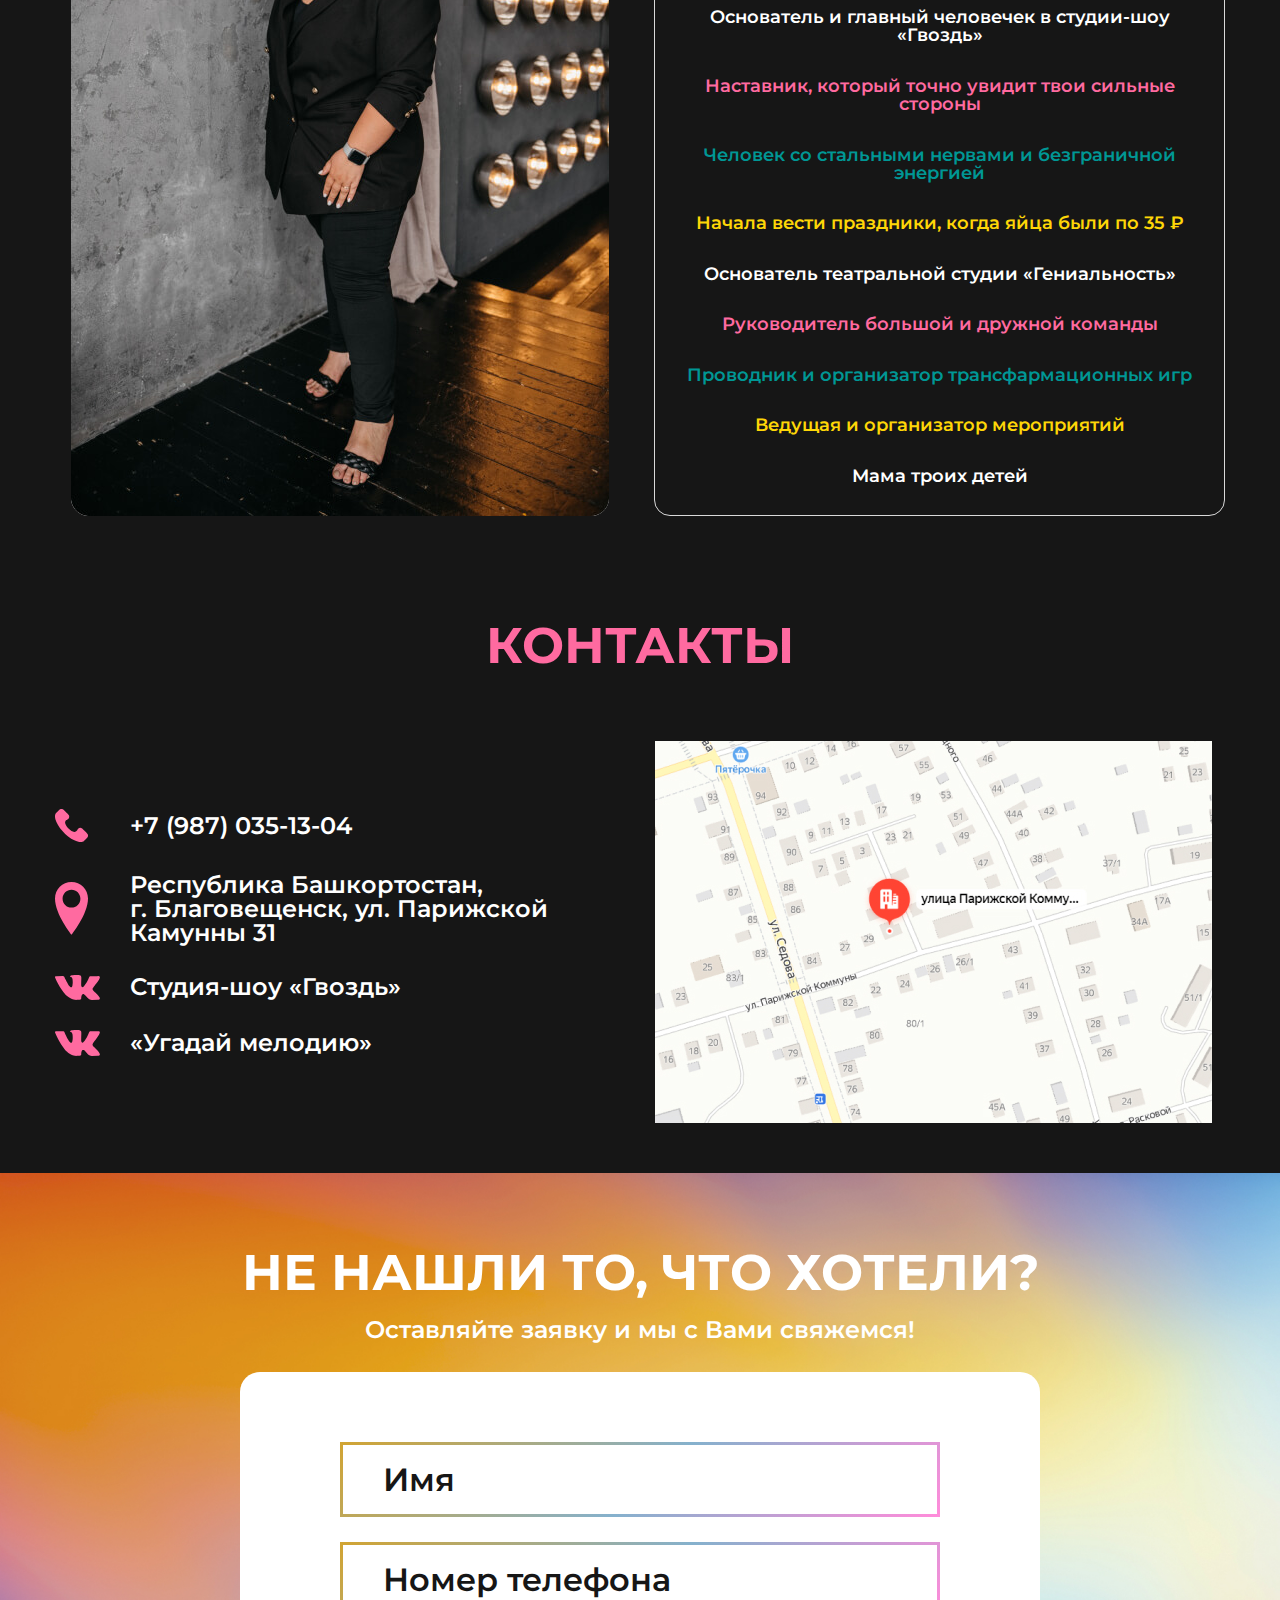
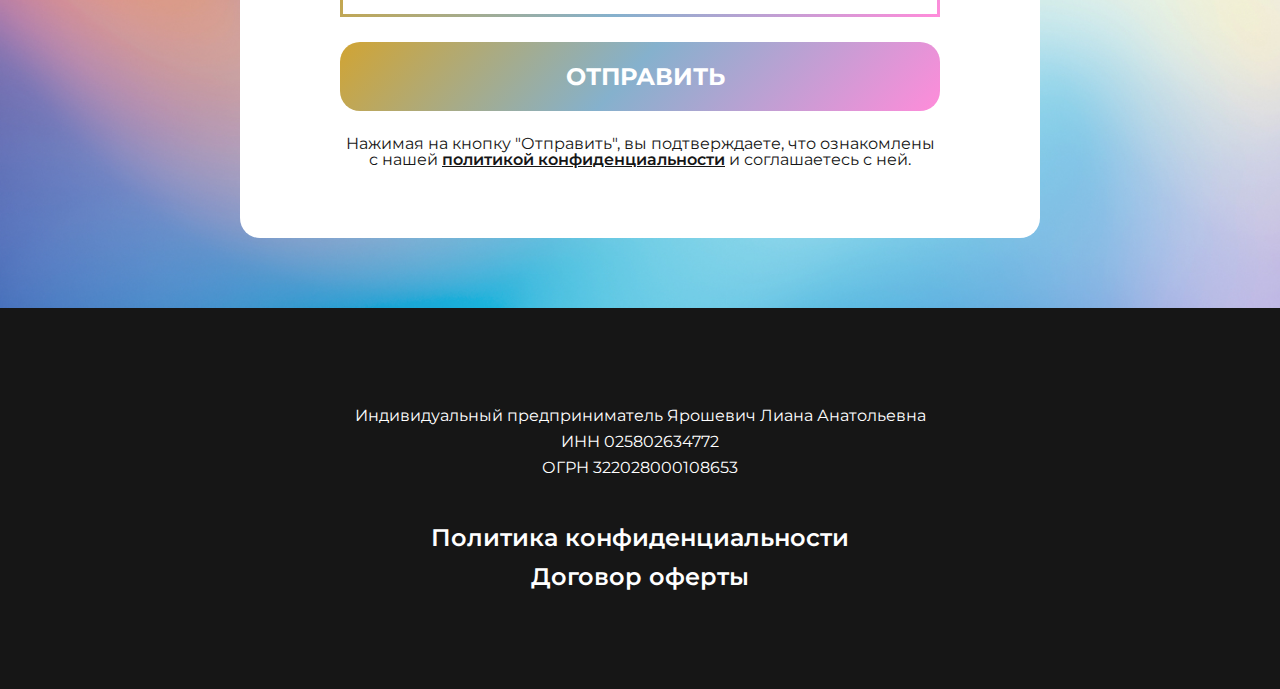
==== commit b8250cd5: "Скрыл страницу взрослые праздники и добавил договор оферты в футер" ====
--- a/index.html
+++ b/index.html
@@ -1,5 +1,5 @@
 <!DOCTYPE html>
-<html lang="ru">
+<html lang="en">
   <head>
     <meta charset="UTF-8" />
     <meta http-equiv="X-UA-Compatible" content="IE=edge" />
@@ -104,7 +104,9 @@
                 Присоединяйтесь к нам и откройте для себя волшебство сцены
                 вместе с театральной студией «Гениальность»!
               </p>
-              <a href="#" class="genious__button button"
+              <a
+                href="./theater-studio/index.html"
+                class="genious__button button"
                 >записаться на занятие
                 <span> <img src="./img/genius/arr.svg" alt="Стрелочка" /> </span
               ></a>
@@ -157,7 +159,7 @@
             </div>
           </div>
         </section>
-        <section class="adult-holidays">
+        <!-- <section class="adult-holidays">
           <div class="adult-holidays__container">
             <h2 class="adult-holidays__title">Взрослые праздники</h2>
             <div class="adult-holidays__row">
@@ -201,7 +203,7 @@
               </div>
             </div>
           </div>
-        </section>
+        </section> -->
         <section class="contacts">
           <div class="contacts__container">
             <h2 class="contacts__title">Контакты</h2>
@@ -276,8 +278,14 @@
                 <p class="not-found-what-want__polici-of-confidantionality">
                   Нажимая на кнопку "Отправить", вы подтверждаете, что
                   ознакомлены с нашей
-                  <span> <a href="#"> политикой конфиденциальности</a></span> и
-                  соглашаетесь с ней.
+                  <span>
+                    <a
+                      href="./privacy-policy/studio-show-gvozd-privacy-policy.pdf"
+                    >
+                      политикой конфиденциальности</a
+                    ></span
+                  >
+                  и соглашаетесь с ней.
                 </p>
               </div>
             </form>
@@ -293,12 +301,24 @@
             <p class="footer__text">ИНН 025802634772</p>
             <p class="footer__text">ОГРН 322028000108653</p>
           </div>
-          <a href="#" class="footer__polici-of-confidantionality">
-            Политика конфиденциальности
-          </a>
+          <div class="footer__documents">
+            <a
+              href="./privacy-policy/studio-show-gvozd-privacy-policy.pdf"
+              class="footer__document"
+            >
+              Политика конфиденциальности
+            </a>
+            <a
+              href="./public-offer/studio-show-gvozd-public-offert.pdf"
+              class="footer__document"
+            >
+              Договор оферты
+            </a>
+          </div>
         </div>
       </footer>
     </div>
-    <script type="module" src="./js/script.js"></script>
+
+    <script src="./js/script.js"></script>
   </body>
 </html>
--- a/css/style.min.css
+++ b/css/style.min.css
@@ -1 +1 @@
-@import url("https://fonts.googleapis.com/css?family=Montserrat:regular,600,700&display=swap");@import url("https://fonts.googleapis.com/css?family=Chonburi:regular&display=swap");@font-face{font-family:"Bootshaus";src:url("../fonts/Bootshaus-Regular.woff2") format("woff2");font-weight:normal;font-style:normal;font-display:swap}@font-face{font-family:"Gilroy";src:url("../fonts/Gilroy-SemiBold.woff2") format("woff2");font-weight:600;font-style:normal;font-display:swap}@font-face{font-family:"Amapola Modern";src:url("../fonts/Amapola-Modern.woff2") format("woff2");font-weight:normal;font-style:normal;font-display:swap}*{padding:0;margin:0;border:0}*,*:before,*:after{-webkit-box-sizing:border-box;box-sizing:border-box}:focus,:active{outline:none}a:focus,a:active{outline:none}nav,footer,header,aside{display:block}html,body{height:100%;width:100%;font-size:100%;line-height:1;font-size:14px;-ms-text-size-adjust:100%;-moz-text-size-adjust:100%;-webkit-text-size-adjust:100%}input,button,textarea{font-family:inherit}input::-ms-clear{display:none}button{cursor:pointer}button::-moz-focus-inner{padding:0;border:0}a,a:visited{text-decoration:none}a:hover{text-decoration:none}ul li{list-style:none}img{vertical-align:top}h1,h2,h3,h4,h5,h6{font-size:inherit;font-weight:inherit}table{border-collapse:collapse;border-spacing:0}:root{--white-color: #fff;--dark-white-color: #fff;--pink-color: #ff6aa0;--dark-green-color: #007271;--orange-color: #e9ac47;--yellow-color: #fed607;--black-beruz-color: #009795;--black-color: #161616}body{font-family:"Montserrat", sans-serif;font-size:16px;background-color:var(--black-color);color:var(--white-color)}[class*="__container"]{max-width:1200px;margin:0 auto;padding:0 15px}[class*="__big-container"]{max-width:1315px;margin:0 auto;padding:0 15px}.wrapper{display:-webkit-box;display:-ms-flexbox;display:flex;-webkit-box-orient:vertical;-webkit-box-direction:normal;-ms-flex-direction:column;flex-direction:column;min-height:100%;overflow:hidden}.button{color:var(--white-color);font-weight:700;font-size:24px;text-transform:uppercase;border-radius:20px;background:linear-gradient(133deg, #d1a433 0%, #85b1cd 48.13%, #ff8cda 100%);padding:20px 30px}.title{font-family:"Bootshaus", sans-serif;font-size:130px;color:var(--black-beruz-color);-webkit-text-stroke:3px var(--white-color)}.hero{padding:50px 0px;background:url("../img/hero/decor.png") 0 0/cover no-repeat,url("../img/hero/main-bg.jpg") 0 0/cover no-repeat}.hero__logo{display:inline-block;text-transform:uppercase;font-weight:600;font-size:35px;color:var(--white-color)}.hero__logo:not(:last-child){margin-bottom:15px}.hero__list:not(:last-child){margin-bottom:300px}@media (max-width: 1200px){.hero__list:not(:last-child){margin-bottom:200px}}@media (max-width: 992px){.hero__list:not(:last-child){margin-bottom:120px}}@media (max-width: 767px){.hero__list:not(:last-child){margin-bottom:70px}}.hero__item{color:var(--white-color);font-size:12px;text-transform:uppercase}.hero__item:not(:last-child){margin-bottom:10px}.hero__item::before{content:"";display:inline-block;border-radius:100%;width:3px;height:3px;background:var(--white-color);margin:0 5px 3px 0}@media (max-width: 992px){.hero__item{color:var(--black-color);font-weight:600}.hero__item::before{content:"";background:var(--black-color)}}.hero__text-block{text-transform:uppercase;position:relative;z-index:1}@media (min-width: 993px){.hero__text-block::after{content:"";background:url("../img/hero/microphone.png") 0 0 no-repeat;position:absolute;width:290px;height:390px;top:0;right:-50px}}.hero__label{position:relative;z-index:2;font-family:"Amapola Modern", sans-serif;font-size:165px;color:var(--pink-color)}@media (max-width: 992px){.hero__label{font-size:120px}}@media (max-width: 767px){.hero__label{font-size:90px}}@media (max-width: 550px){.hero__label{font-size:70px}.hero__label:not(:last-child){margin-bottom:10px}}@media (max-width: 480px){.hero__label{font-size:55px}}.hero__title{position:relative;z-index:2;font-family:"Bootshaus", sans-serif;font-size:130px;color:var(--black-beruz-color);-webkit-text-stroke:3px var(--white-color);text-stroke:3px var(--white-color);margin-left:90px}@media (max-width: 1260px){.hero__title{max-width:600px}}@media (max-width: 992px){.hero__title{font-size:80px;max-width:none;margin-left:0px;-webkit-text-stroke:2px var(--white-color);text-stroke:2px var(--white-color)}}@media (max-width: 767px){.hero__title{font-size:60px;-webkit-text-stroke:1px var(--white-color);text-stroke:1px var(--white-color)}.hero__title:not(:last-child){margin-bottom:10px}}@media (max-width: 480px){.hero__title{-webkit-text-stroke:0.5px var(--white-color);text-stroke:0.5px var(--white-color);font-size:60px}}.hero__last-title{z-index:2;position:relative;font-family:"Bootshaus", sans-serif;font-size:65px;text-align:right;color:var(--black-color)}@media (max-width: 767px){.hero__last-title{font-size:45px}}.children-holidays{padding:50px 0px}@media (max-width: 480px){.children-holidays{padding:30px 0px}}.children-holidays__row{display:-webkit-box;display:-ms-flexbox;display:flex;gap:30px;-webkit-box-align:center;-ms-flex-align:center;align-items:center}@media (max-width: 992px){.children-holidays__row{-webkit-box-orient:vertical;-webkit-box-direction:reverse;-ms-flex-direction:column-reverse;flex-direction:column-reverse}}.children-holidays__text{color:var(--dark-white-color);font-size:24px;font-weight:600}.children-holidays__text:not(:last-child){margin-bottom:30px}@media (max-width: 992px){.children-holidays__text{font-size:20px}}@media (max-width: 767px){.children-holidays__text{font-size:18px}}.children-holidays__description{color:var(--dark-white-color);line-height:125%;font-weight:600}.children-holidays__description_right{text-align:right}.children-holidays__description:not(:last-child){margin-bottom:30px}.children-holidays__img img{max-width:100%;-o-object-fit:cover;object-fit:cover}@media (max-width: 992px){.children-holidays__img{text-align:center}}.children-holidays__img-text-block{position:relative;text-align:center}.children-holidays__title{position:absolute;top:30%;left:18%;font-weight:700;font-size:50px;text-transform:uppercase;text-align:center;color:var(--dark-green-color)}.children-holidays__title:not(:last-child){margin-bottom:25px}@media (max-width: 767px){.children-holidays__title{font-size:42px}}@media (max-width: 992px){.children-holidays__title{left:30%}}@media (max-width: 650px){.children-holidays__title{left:25%}}@media (max-width: 550px){.children-holidays__title{font-size:36px}}@media (max-width: 480px){.children-holidays__title{left:20%;font-size:32px}}@media (max-width: 380px){.children-holidays__title{left:15%;font-size:28px}}.children-holidays__img-cloud img{max-width:100%;-o-object-fit:cover;object-fit:cover}.children-holidays__hash-tag{display:inline-block;text-transform:uppercase;text-align:center;font-size:50px;color:var(--pink-color);font-weight:700}.children-holidays__hash-tag:not(:last-child){margin-bottom:50px}@media (max-width: 992px){.children-holidays__hash-tag{font-size:36px}}@media (max-width: 767px){.children-holidays__hash-tag{font-size:32px}.children-holidays__hash-tag:not(:last-child){margin-bottom:30px}}@media (max-width: 480px){.children-holidays__hash-tag{font-size:24px}}.children-holidays__button{display:-webkit-box;display:-ms-flexbox;display:flex;-webkit-box-align:center;-ms-flex-align:center;align-items:center;-webkit-box-pack:center;-ms-flex-pack:center;justify-content:center;-webkit-column-gap:12px;column-gap:12px;padding:20px 20px 20px 30px;-ms-flex-item-align:stretch;align-self:stretch}.children-holidays__button img{max-width:100%;-o-object-fit:cover;object-fit:cover}@media (max-width: 767px){.children-holidays__button{font-size:18px}}@media (max-width: 480px){.children-holidays__button{padding:15px 15px 15px 20px}.children-holidays__button img{width:30px}}@media (max-width: 360px){.children-holidays__button{font-size:16px;padding:15px 10px}.children-holidays__button img{width:25px}}.founder{padding:50px 0px}@media (max-width: 480px){.founder{padding:30px 0px}}.founder__container{display:-webkit-box;display:-ms-flexbox;display:flex;-webkit-box-pack:justify;-ms-flex-pack:justify;justify-content:space-between;gap:30px}@media (max-width: 992px){.founder__container{-webkit-box-orient:vertical;-webkit-box-direction:reverse;-ms-flex-direction:column-reverse;flex-direction:column-reverse;-webkit-box-pack:center;-ms-flex-pack:center;justify-content:center;-webkit-box-align:center;-ms-flex-align:center;align-items:center}}.founder__column{text-align:center;border-radius:16px}.founder__column:last-child{display:-webkit-box;display:-ms-flexbox;display:flex;-webkit-box-orient:vertical;-webkit-box-direction:normal;-ms-flex-direction:column;flex-direction:column;-webkit-box-pack:justify;-ms-flex-pack:justify;justify-content:space-between;border:1px solid #d9d9d9;padding:30px}@media (max-width: 767px){.founder__column:last-child{padding:15px}}@media (min-width: 993px){.founder__column{width:50%}}.founder__img img{border-radius:18px;max-width:100%;-o-object-fit:cover;object-fit:cover}.founder__en-text-block{color:#e9ac47}.founder__en-text-block:not(:last-child){margin-bottom:15px}.founder__en-full-name{font-family:"Chonburi", sans-serif;display:block;font-size:22px}.founder__activities{font-family:"Gilroy", sans-serif;display:block;text-transform:uppercase}.founder__name{display:block;font-weight:700;font-size:50px}.founder__name:not(:last-child){margin-bottom:15px}@media (max-width: 767px){.founder__name{font-size:36px}}@media (max-width: 480px){.founder__name{font-size:28px}}.founder__text{font-weight:600;font-size:18px}.founder__text:not(:last-child){margin-bottom:15px}@media (max-width: 480px){.founder__text{font-size:16px}}.founder__text_pink{color:var(--pink-color)}.founder__text_beruz{color:var(--black-beruz-color)}.founder__text_yellow{color:var(--yellow-color)}.genious{position:relative;background:url("../img/genius/bg.jpg") 0 0/cover no-repeat;padding:400px 0px 160px 0px}.genious::before{content:"";position:absolute;width:100%;height:140px;top:0;left:0;right:0;background:url("../img/genius/top-decor.png") 0 0/cover no-repeat}.genious::after{content:"";position:absolute;width:100%;height:202px;bottom:0;left:0;right:0;background:url("../img/genius/bottom-decor.png") 0 0/cover no-repeat}@media (max-width: 992px){.genious{padding:150px 0px}.genious::before{content:"";height:80px}}@media (max-width: 550px){.genious{padding:100px 0px}.genious::before{content:"";height:60px}}@media (max-width: 480px){.genious{padding:80px 0px 100px 0px}.genious::before{content:"";height:40px}}.genious__container{display:-webkit-box;display:-ms-flexbox;display:flex;-webkit-box-pack:justify;-ms-flex-pack:justify;justify-content:space-between;gap:30px}@media (max-width: 992px){.genious__container{-webkit-box-orient:vertical;-webkit-box-direction:normal;-ms-flex-direction:column;flex-direction:column;-webkit-box-align:center;-ms-flex-align:center;align-items:center}}.genious__column{-webkit-box-flex:0;-ms-flex:0 1 50%;flex:0 1 50%}@media (min-width: 993px){.genious__column:first-child{margin-top:-200px}}.genious__column:last-child{margin-bottom:-100px}@media (max-width: 550px){.genious__column:last-child{margin-bottom:-30px}}.genious__img-cloud:not(:last-child){margin-bottom:15px}.genious__img-cloud img{max-width:100%;-o-object-fit:cover;object-fit:cover}@media (max-width: 992px){.genious__img-cloud{text-align:center}}.genious__text{color:var(--dark-white-color);font-size:24px;font-weight:600}.genious__text:not(:last-child){margin-bottom:30px}@media (max-width: 992px){.genious__text{font-size:20px}}@media (max-width: 767px){.genious__text{font-size:18px}}.genious__description{color:var(--dark-white-color);line-height:125%;font-weight:600}.genious__description:not(:last-child){margin-bottom:30px}.genious__button{display:-webkit-box;display:-ms-flexbox;display:flex;-webkit-box-align:center;-ms-flex-align:center;align-items:center;-webkit-box-pack:center;-ms-flex-pack:center;justify-content:center;-webkit-column-gap:12px;column-gap:12px;padding:20px 20px 20px 30px;-ms-flex-item-align:stretch;align-self:stretch}.genious__button img{max-width:100%;-o-object-fit:cover;object-fit:cover}@media (max-width: 767px){.genious__button{font-size:18px}}@media (max-width: 480px){.genious__button{padding:15px 15px 15px 20px}.genious__button img{width:30px}}@media (max-width: 360px){.genious__button{font-size:16px;padding:15px 10px}.genious__button img{width:22px}}.genious__img-animators img{max-width:100%;-o-object-fit:cover;object-fit:cover}.types-of-holidays{background:url("../types-of-holidays/children/img/bg.jpg") 0 0/cover no-repeat;padding:100px 0px}.types-of-holidays_black-bg{background:var(--black-color)}@media (max-width: 767px){.types-of-holidays{padding:50px 0px}}.types-of-holidays__title{text-align:center;-webkit-text-stroke:0px var(--white-color)}.types-of-holidays__title_pink{color:var(--pink-color)}.types-of-holidays__title:not(:last-child){margin-bottom:50px}@media (max-width: 767px){.types-of-holidays__title{font-size:90px}.types-of-holidays__title:not(:last-child){margin-bottom:30px}}@media (max-width: 480px){.types-of-holidays__title{font-size:70px}}.types-of-holidays__row{display:-ms-grid;display:grid;-ms-grid-columns:(minmax(300px, 1fr))[auto-fill];grid-template-columns:repeat(auto-fill, minmax(300px, 1fr));gap:30px}.item-types-of-holidays{display:-webkit-box;display:-ms-flexbox;display:flex;-webkit-box-orient:vertical;-webkit-box-direction:normal;-ms-flex-direction:column;flex-direction:column;text-align:center;border-radius:20px;padding:30px;background-color:var(--white-color)}@media (max-width: 550px){.item-types-of-holidays{padding:15px}}.item-types-of-holidays__img:not(:last-child){margin-bottom:20px}.item-types-of-holidays__img img{max-width:100%;-o-object-fit:cover;object-fit:cover;border-radius:15px}@media (max-width: 480px){.item-types-of-holidays__img img{width:100%}}.item-types-of-holidays__label{font-weight:700;font-size:24px;text-transform:uppercase;color:var(--dark-green-color)}.item-types-of-holidays__label:not(:last-child){margin-bottom:10px}.item-types-of-holidays__description{-webkit-box-flex:1;-ms-flex:1 1 auto;flex:1 1 auto;color:var(--black-color)}.item-types-of-holidays__description:not(:last-child){margin-bottom:40px}@media (max-width: 480px){.item-types-of-holidays__description:not(:last-child){margin-bottom:20px}}.item-types-of-holidays__button{display:block}.item-types-of-holidays__button:not(:last-child){margin-bottom:30px}@media (max-width: 1180px){.item-types-of-holidays__button{font-size:20px}}@media (max-width: 480px){.item-types-of-holidays__button{font-size:18px;padding:15px}.item-types-of-holidays__button:not(:last-child){margin-bottom:20px}}.item-types-of-holidays__link-about{font-size:24px;color:var(--black-color)}@media (max-width: 480px){.item-types-of-holidays__link-about{font-size:18px}}.adult-holidays{padding:50px 0px}@media (max-width: 480px){.adult-holidays{padding:30px 0px}}.adult-holidays__title{text-align:center;color:var(--orange-color);font-weight:700;font-size:50px;line-height:120%;text-transform:uppercase}@media (min-width: 993px){.adult-holidays__title{text-align:right}}.adult-holidays__title:not(:last-child){margin-bottom:35px}@media (max-width: 767px){.adult-holidays__title{font-size:42px}}@media (max-width: 550px){.adult-holidays__title{font-size:36px}}@media (max-width: 480px){.adult-holidays__title{font-size:32px}}@media (max-width: 380px){.adult-holidays__title{font-size:28px}}.adult-holidays__text-block:not(:last-child){margin-bottom:60px}@media (max-width: 767px){.adult-holidays__text-block:not(:last-child){margin-bottom:30px}}.adult-holidays__description{color:var(--dark-white-color);font-size:24px;font-weight:600}.adult-holidays__description:not(:last-child){margin-bottom:30px}@media (max-width: 992px){.adult-holidays__description{font-size:20px}}@media (max-width: 767px){.adult-holidays__description{font-size:18px}}.adult-holidays__row{display:-webkit-box;display:-ms-flexbox;display:flex;-webkit-box-align:center;-ms-flex-align:center;align-items:center;gap:30px}@media (max-width: 992px){.adult-holidays__row{-webkit-box-orient:vertical;-webkit-box-direction:normal;-ms-flex-direction:column;flex-direction:column;text-align:center}}.adult-holidays__column:first-child{-webkit-box-flex:0;-ms-flex:0 1 55%;flex:0 1 55%}.adult-holidays__column:last-child{-webkit-box-flex:0;-ms-flex:0 0 45%;flex:0 0 45%}.adult-holidays__img img{max-width:100%;-o-object-fit:cover;object-fit:cover}.adult-holidays__text:not(:last-child){margin-bottom:30px}.adult-holidays__button{text-wrap:nowrap;display:-webkit-box;display:-ms-flexbox;display:flex;-webkit-box-align:center;-ms-flex-align:center;align-items:center;-webkit-box-pack:center;-ms-flex-pack:center;justify-content:center;-webkit-column-gap:12px;column-gap:12px;padding:20px 20px 20px 30px;-ms-flex-item-align:stretch;align-self:stretch}.adult-holidays__button img{max-width:100%;-o-object-fit:cover;object-fit:cover}@media (max-width: 767px){.adult-holidays__button{font-size:18px}}@media (max-width: 480px){.adult-holidays__button{padding:15px 15px 15px 20px}.adult-holidays__button img{width:30px}}@media (max-width: 360px){.adult-holidays__button{font-size:16px;padding:15px 10px}.adult-holidays__button img{width:25px}}.contacts{padding:50px 0px}@media (max-width: 480px){.contacts{padding:30px 0px}}.contacts__title{text-align:center;color:var(--pink-color);font-weight:700;font-size:50px;line-height:120%;text-transform:uppercase}.contacts__title:not(:last-child){margin-bottom:65px}@media (max-width: 992px){.contacts__title:not(:last-child){margin-bottom:35px}}@media (max-width: 767px){.contacts__title{font-size:42px}}@media (max-width: 550px){.contacts__title{font-size:36px}}@media (max-width: 480px){.contacts__title{font-size:32px}}@media (max-width: 380px){.contacts__title{font-size:28px}}.contacts__row{display:-webkit-box;display:-ms-flexbox;display:flex;-webkit-box-align:center;-ms-flex-align:center;align-items:center;gap:30px}@media (max-width: 992px){.contacts__row{-webkit-box-orient:vertical;-webkit-box-direction:normal;-ms-flex-direction:column;flex-direction:column}}.contacts__column{-webkit-box-flex:0;-ms-flex:0 1 50%;flex:0 1 50%}.contacts__item{display:-webkit-box;display:-ms-flexbox;display:flex;-webkit-box-align:center;-ms-flex-align:center;align-items:center;gap:30px}.contacts__item:not(:last-child){margin-bottom:30px}@media (max-width: 767px){.contacts__item{gap:15px}}.contacts__icon{-webkit-box-flex:0;-ms-flex:0 0 45px;flex:0 0 45px}.contacts__icon img{max-width:100%;-o-object-fit:cover;object-fit:cover}@media (max-width: 767px){.contacts__icon{-webkit-box-flex:0;-ms-flex:0 0 30px;flex:0 0 30px}}@media (max-width: 480px){.contacts__icon{-webkit-box-flex:0;-ms-flex:0 0 25px;flex:0 0 25px}}.contacts__value{color:var(--white-color);font-weight:600;font-size:24px}@media (max-width: 992px){.contacts__value{font-size:20px}}@media (max-width: 767px){.contacts__value{font-size:18px}}.contacts__img{max-width:100%;-o-object-fit:cover;object-fit:cover}.contacts__img img{max-width:100%;-o-object-fit:cover;object-fit:cover}.not-found-what-want{padding:70px 0px;background:url("../img/not-found-what-want/bg.jpg") 0 0/cover no-repeat}@media (max-width: 480px){.not-found-what-want{padding:30px 0px}}.not-found-what-want__container{display:-webkit-box;display:-ms-flexbox;display:flex;-webkit-box-orient:vertical;-webkit-box-direction:normal;-ms-flex-direction:column;flex-direction:column;-webkit-box-align:center;-ms-flex-align:center;align-items:center}.not-found-what-want__title{font-weight:700;font-size:50px;line-height:120%;text-transform:uppercase}.not-found-what-want__title:not(:last-child){margin-bottom:15px}@media (max-width: 992px){.not-found-what-want__title{text-align:center}}@media (max-width: 767px){.not-found-what-want__title{font-size:42px}}@media (max-width: 550px){.not-found-what-want__title{font-size:36px}}@media (max-width: 480px){.not-found-what-want__title{font-size:32px}}@media (max-width: 380px){.not-found-what-want__title{font-size:28px}}.not-found-what-want__desciption{color:var(--dark-white-color);font-size:24px;font-weight:600}.not-found-what-want__desciption:not(:last-child){margin-bottom:30px}@media (max-width: 992px){.not-found-what-want__desciption{font-size:20px;text-align:center}}@media (max-width: 767px){.not-found-what-want__desciption{font-size:18px}}.not-found-what-want__form{max-width:800px;border-radius:20px;padding:70px 100px;background-color:var(--white-color)}@media (max-width: 992px){.not-found-what-want__form{max-width:none;padding:60px}}@media (max-width: 767px){.not-found-what-want__form{padding:40px}}@media (max-width: 480px){.not-found-what-want__form{padding:20px}}.not-found-what-want__body{max-width:600px;width:100%;display:-webkit-box;display:-ms-flexbox;display:flex;-webkit-box-orient:vertical;-webkit-box-direction:normal;-ms-flex-direction:column;flex-direction:column;gap:25px}@media (max-width: 992px){.not-found-what-want__body{max-width:none}}.not-found-what-want__input{width:100%;padding:15px 40px;font-size:32px;border:3px solid transparent;-o-border-image:linear-gradient(133deg, #ff8cda 0%, #85b1cd 48.13%, #d1a433 100%);border-image:linear-gradient(133deg, #ff8cda 0%, #85b1cd 48.13%, #d1a433 100%);-webkit-border-image:-webkit-linear-gradient(133deg, #ff8cda 0%, #85b1cd 48.13%, #d1a433 100%);border-image-slice:1}.not-found-what-want__input::-webkit-input-placeholder{font-weight:600;font-size:32px;color:var(--black-color)}.not-found-what-want__input:-ms-input-placeholder{font-weight:600;font-size:32px;color:var(--black-color)}.not-found-what-want__input::-ms-input-placeholder{font-weight:600;font-size:32px;color:var(--black-color)}.not-found-what-want__input::placeholder{font-weight:600;font-size:32px;color:var(--black-color)}@media (max-width: 992px){.not-found-what-want__input{font-size:28px}.not-found-what-want__input::-webkit-input-placeholder{font-size:28px}.not-found-what-want__input:-ms-input-placeholder{font-size:28px}.not-found-what-want__input::-ms-input-placeholder{font-size:28px}.not-found-what-want__input::placeholder{font-size:28px}}@media (max-width: 767px){.not-found-what-want__input{font-size:24px;padding:15px}.not-found-what-want__input::-webkit-input-placeholder{font-size:24px}.not-found-what-want__input:-ms-input-placeholder{font-size:24px}.not-found-what-want__input::-ms-input-placeholder{font-size:24px}.not-found-what-want__input::placeholder{font-size:24px}}@media (max-width: 480px){.not-found-what-want__input{font-size:20px}.not-found-what-want__input::-webkit-input-placeholder{font-size:20px}.not-found-what-want__input:-ms-input-placeholder{font-size:20px}.not-found-what-want__input::-ms-input-placeholder{font-size:20px}.not-found-what-want__input::placeholder{font-size:20px}}.not-found-what-want__button{text-wrap:nowrap;padding:20px 20px 20px 30px;-ms-flex-item-align:stretch;-ms-grid-row-align:stretch;align-self:stretch}@media (max-width: 767px){.not-found-what-want__button{font-size:18px}}@media (max-width: 480px){.not-found-what-want__button{padding:15px 15px 15px 20px}}@media (max-width: 360px){.not-found-what-want__button{font-size:16px;padding:15px 10px}}.not-found-what-want__polici-of-confidantionality{text-align:center;color:var(--black-color)}.not-found-what-want__polici-of-confidantionality span a{color:var(--black-color);font-weight:600;text-decoration:underline}.footer{padding:100px 0px}@media (max-width: 992px){.footer{padding:70px 0px}}@media (max-width: 767px){.footer{padding:50px 0px}}@media (max-width: 480px){.footer{padding:15px 0 30px 0px}}.footer__container{text-align:center}.footer__data-about-business:not(:last-child){margin-bottom:50px}.footer__text:not(:last-child){margin-bottom:10px}.footer__polici-of-confidantionality{font-weight:600;font-size:24px;color:var(--white-color)}@media (max-width: 992px){.footer__polici-of-confidantionality{font-size:20px}}@media (max-width: 767px){.footer__polici-of-confidantionality{font-size:18px}}
+@import url("https://fonts.googleapis.com/css?family=Montserrat:regular,600,700&display=swap");@import url("https://fonts.googleapis.com/css?family=Chonburi:regular&display=swap");@font-face{font-family:"Bootshaus";src:url("../fonts/Bootshaus-Regular.woff2") format("woff2");font-weight:normal;font-style:normal;font-display:swap}@font-face{font-family:"Gilroy";src:url("../fonts/Gilroy-SemiBold.woff2") format("woff2");font-weight:600;font-style:normal;font-display:swap}@font-face{font-family:"Amapola Modern";src:url("../fonts/Amapola-Modern.woff2") format("woff2");font-weight:normal;font-style:normal;font-display:swap}*{padding:0;margin:0;border:0}*,*:before,*:after{-webkit-box-sizing:border-box;box-sizing:border-box}:focus,:active{outline:none}a:focus,a:active{outline:none}nav,footer,header,aside{display:block}html,body{height:100%;width:100%;font-size:100%;line-height:1;font-size:14px;-ms-text-size-adjust:100%;-moz-text-size-adjust:100%;-webkit-text-size-adjust:100%}input,button,textarea{font-family:inherit}input::-ms-clear{display:none}button{cursor:pointer}button::-moz-focus-inner{padding:0;border:0}a,a:visited{text-decoration:none}a:hover{text-decoration:none}ul li{list-style:none}img{vertical-align:top}h1,h2,h3,h4,h5,h6{font-size:inherit;font-weight:inherit}table{border-collapse:collapse;border-spacing:0}:root{--white-color: #fff;--dark-white-color: #fff;--pink-color: #ff6aa0;--dark-green-color: #007271;--orange-color: #e9ac47;--yellow-color: #fed607;--black-beruz-color: #009795;--black-color: #161616}body{font-family:"Montserrat", sans-serif;font-size:16px;background-color:var(--black-color);color:var(--white-color)}[class*="__container"]{max-width:1200px;margin:0 auto;padding:0 15px}[class*="__big-container"]{max-width:1315px;margin:0 auto;padding:0 15px}.wrapper{display:-webkit-box;display:-ms-flexbox;display:flex;-webkit-box-orient:vertical;-webkit-box-direction:normal;-ms-flex-direction:column;flex-direction:column;min-height:100%;overflow:hidden}.button{color:var(--white-color);font-weight:700;font-size:24px;text-transform:uppercase;border-radius:20px;background:linear-gradient(133deg, #d1a433 0%, #85b1cd 48.13%, #ff8cda 100%);padding:20px 30px}.title{font-family:"Bootshaus", sans-serif;font-size:130px;color:var(--black-beruz-color);-webkit-text-stroke:3px var(--white-color)}.hero{padding:50px 0px;background:url("../img/hero/decor.png") 0 0/cover no-repeat,url("../img/hero/main-bg.jpg") 0 0/cover no-repeat}.hero__logo{display:inline-block;text-transform:uppercase;font-weight:600;font-size:35px;color:var(--white-color)}.hero__logo:not(:last-child){margin-bottom:15px}.hero__list:not(:last-child){margin-bottom:300px}@media (max-width: 1200px){.hero__list:not(:last-child){margin-bottom:200px}}@media (max-width: 992px){.hero__list:not(:last-child){margin-bottom:120px}}@media (max-width: 767px){.hero__list:not(:last-child){margin-bottom:70px}}.hero__item{color:var(--white-color);font-size:12px;text-transform:uppercase}.hero__item:not(:last-child){margin-bottom:10px}.hero__item::before{content:"";display:inline-block;border-radius:100%;width:3px;height:3px;background:var(--white-color);margin:0 5px 3px 0}@media (max-width: 992px){.hero__item{color:var(--black-color);font-weight:600}.hero__item::before{content:"";background:var(--black-color)}}.hero__text-block{text-transform:uppercase;position:relative;z-index:1}@media (min-width: 993px){.hero__text-block::after{content:"";background:url("../img/hero/microphone.png") 0 0 no-repeat;position:absolute;width:290px;height:390px;top:0;right:-50px}}.hero__label{position:relative;z-index:2;font-family:"Amapola Modern", sans-serif;font-size:165px;color:var(--pink-color)}@media (max-width: 992px){.hero__label{font-size:120px}}@media (max-width: 767px){.hero__label{font-size:90px}}@media (max-width: 550px){.hero__label{font-size:70px}.hero__label:not(:last-child){margin-bottom:10px}}@media (max-width: 480px){.hero__label{font-size:55px}}.hero__title{position:relative;z-index:2;font-family:"Bootshaus", sans-serif;font-size:130px;color:var(--black-beruz-color);-webkit-text-stroke:3px var(--white-color);text-stroke:3px var(--white-color);margin-left:90px}@media (max-width: 1260px){.hero__title{max-width:600px}}@media (max-width: 992px){.hero__title{font-size:80px;max-width:none;margin-left:0px;-webkit-text-stroke:2px var(--white-color);text-stroke:2px var(--white-color)}}@media (max-width: 767px){.hero__title{font-size:60px;-webkit-text-stroke:1px var(--white-color);text-stroke:1px var(--white-color)}.hero__title:not(:last-child){margin-bottom:10px}}@media (max-width: 480px){.hero__title{-webkit-text-stroke:0.5px var(--white-color);text-stroke:0.5px var(--white-color);font-size:60px}}.hero__last-title{z-index:2;position:relative;font-family:"Bootshaus", sans-serif;font-size:65px;text-align:right;color:var(--black-color)}@media (max-width: 767px){.hero__last-title{font-size:45px}}.founder{padding:50px 0px}@media (max-width: 480px){.founder{padding:30px 0px}}.founder__container{display:-webkit-box;display:-ms-flexbox;display:flex;-webkit-box-pack:justify;-ms-flex-pack:justify;justify-content:space-between;gap:30px}@media (max-width: 992px){.founder__container{-webkit-box-orient:vertical;-webkit-box-direction:reverse;-ms-flex-direction:column-reverse;flex-direction:column-reverse;-webkit-box-pack:center;-ms-flex-pack:center;justify-content:center;-webkit-box-align:center;-ms-flex-align:center;align-items:center}}.founder__column{text-align:center;border-radius:16px}.founder__column:last-child{display:-webkit-box;display:-ms-flexbox;display:flex;-webkit-box-orient:vertical;-webkit-box-direction:normal;-ms-flex-direction:column;flex-direction:column;-webkit-box-pack:justify;-ms-flex-pack:justify;justify-content:space-between;border:1px solid #d9d9d9;padding:30px}@media (max-width: 767px){.founder__column:last-child{padding:15px}}@media (min-width: 993px){.founder__column{width:50%}}.founder__img img{border-radius:18px;max-width:100%;-o-object-fit:cover;object-fit:cover}.founder__en-text-block{color:#e9ac47}.founder__en-text-block:not(:last-child){margin-bottom:15px}.founder__en-full-name{font-family:"Chonburi", sans-serif;display:block;font-size:22px}.founder__activities{font-family:"Gilroy", sans-serif;display:block;text-transform:uppercase}.founder__name{display:block;font-weight:700;font-size:50px}.founder__name:not(:last-child){margin-bottom:15px}@media (max-width: 767px){.founder__name{font-size:36px}}@media (max-width: 480px){.founder__name{font-size:28px}}.founder__text{font-weight:600;font-size:18px}.founder__text:not(:last-child){margin-bottom:15px}@media (max-width: 480px){.founder__text{font-size:16px}}.founder__text_pink{color:var(--pink-color)}.founder__text_beruz{color:var(--black-beruz-color)}.founder__text_yellow{color:var(--yellow-color)}.genious{position:relative;background:url("../img/genius/bg.jpg") 0 0/cover no-repeat;padding:400px 0px 160px 0px}.genious::before{content:"";position:absolute;width:100%;height:140px;top:0;left:0;right:0;background:url("../img/genius/top-decor.png") 0 0/cover no-repeat}.genious::after{content:"";position:absolute;width:100%;height:202px;bottom:0;left:0;right:0;background:url("../img/genius/bottom-decor.png") 0 0/cover no-repeat}@media (max-width: 992px){.genious{padding:150px 0px}.genious::before{content:"";height:80px}}@media (max-width: 550px){.genious{padding:100px 0px}.genious::before{content:"";height:60px}}@media (max-width: 480px){.genious{padding:80px 0px 100px 0px}.genious::before{content:"";height:40px}}.genious__container{display:-webkit-box;display:-ms-flexbox;display:flex;-webkit-box-pack:justify;-ms-flex-pack:justify;justify-content:space-between;gap:30px}@media (max-width: 992px){.genious__container{-webkit-box-orient:vertical;-webkit-box-direction:normal;-ms-flex-direction:column;flex-direction:column;-webkit-box-align:center;-ms-flex-align:center;align-items:center}}.genious__column{-webkit-box-flex:0;-ms-flex:0 1 50%;flex:0 1 50%}@media (min-width: 993px){.genious__column:first-child{margin-top:-200px}}.genious__column:last-child{margin-bottom:-100px}@media (max-width: 550px){.genious__column:last-child{margin-bottom:-30px}}.genious__img-cloud:not(:last-child){margin-bottom:15px}.genious__img-cloud img{max-width:100%;-o-object-fit:cover;object-fit:cover}@media (max-width: 992px){.genious__img-cloud{text-align:center}}.genious__text{color:var(--dark-white-color);font-size:24px;font-weight:600}.genious__text:not(:last-child){margin-bottom:30px}@media (max-width: 992px){.genious__text{font-size:20px}}@media (max-width: 767px){.genious__text{font-size:18px}}.genious__description{color:var(--dark-white-color);line-height:125%;font-weight:600}.genious__description:not(:last-child){margin-bottom:30px}.genious__button{display:-webkit-box;display:-ms-flexbox;display:flex;-webkit-box-align:center;-ms-flex-align:center;align-items:center;-webkit-box-pack:center;-ms-flex-pack:center;justify-content:center;-webkit-column-gap:12px;column-gap:12px;padding:20px 20px 20px 30px;-ms-flex-item-align:stretch;align-self:stretch}.genious__button img{max-width:100%;-o-object-fit:cover;object-fit:cover}@media (max-width: 767px){.genious__button{font-size:18px}}@media (max-width: 480px){.genious__button{padding:15px 15px 15px 20px}.genious__button img{width:30px}}@media (max-width: 360px){.genious__button{font-size:16px;padding:15px 10px}.genious__button img{width:22px}}.genious__img-animators img{max-width:100%;-o-object-fit:cover;object-fit:cover}.contacts{padding:50px 0px}@media (max-width: 480px){.contacts{padding:30px 0px}}.contacts__title{text-align:center;color:var(--pink-color);font-weight:700;font-size:50px;line-height:120%;text-transform:uppercase}.contacts__title:not(:last-child){margin-bottom:65px}@media (max-width: 992px){.contacts__title:not(:last-child){margin-bottom:35px}}@media (max-width: 767px){.contacts__title{font-size:42px}}@media (max-width: 550px){.contacts__title{font-size:36px}}@media (max-width: 480px){.contacts__title{font-size:32px}}@media (max-width: 380px){.contacts__title{font-size:28px}}.contacts__row{display:-webkit-box;display:-ms-flexbox;display:flex;-webkit-box-align:center;-ms-flex-align:center;align-items:center;gap:30px}@media (max-width: 992px){.contacts__row{-webkit-box-orient:vertical;-webkit-box-direction:normal;-ms-flex-direction:column;flex-direction:column}}.contacts__column{-webkit-box-flex:0;-ms-flex:0 1 50%;flex:0 1 50%}.contacts__item{display:-webkit-box;display:-ms-flexbox;display:flex;-webkit-box-align:center;-ms-flex-align:center;align-items:center;gap:30px}.contacts__item:not(:last-child){margin-bottom:30px}@media (max-width: 767px){.contacts__item{gap:15px}}.contacts__icon{-webkit-box-flex:0;-ms-flex:0 0 45px;flex:0 0 45px}.contacts__icon img{max-width:100%;-o-object-fit:cover;object-fit:cover}@media (max-width: 767px){.contacts__icon{-webkit-box-flex:0;-ms-flex:0 0 30px;flex:0 0 30px}}@media (max-width: 480px){.contacts__icon{-webkit-box-flex:0;-ms-flex:0 0 25px;flex:0 0 25px}}.contacts__value{color:var(--white-color);font-weight:600;font-size:24px}@media (max-width: 992px){.contacts__value{font-size:20px}}@media (max-width: 767px){.contacts__value{font-size:18px}}.contacts__img{max-width:100%;-o-object-fit:cover;object-fit:cover}.contacts__img img{max-width:100%;-o-object-fit:cover;object-fit:cover}.adult-holidays{padding:50px 0px}@media (max-width: 480px){.adult-holidays{padding:30px 0px}}.adult-holidays__title{text-align:center;color:var(--orange-color);font-weight:700;font-size:50px;line-height:120%;text-transform:uppercase}@media (min-width: 993px){.adult-holidays__title{text-align:right}}.adult-holidays__title:not(:last-child){margin-bottom:35px}@media (max-width: 767px){.adult-holidays__title{font-size:42px}}@media (max-width: 550px){.adult-holidays__title{font-size:36px}}@media (max-width: 480px){.adult-holidays__title{font-size:32px}}@media (max-width: 380px){.adult-holidays__title{font-size:28px}}.adult-holidays__text-block:not(:last-child){margin-bottom:60px}@media (max-width: 767px){.adult-holidays__text-block:not(:last-child){margin-bottom:30px}}.adult-holidays__description{color:var(--dark-white-color);font-size:24px;font-weight:600}.adult-holidays__description:not(:last-child){margin-bottom:30px}@media (max-width: 992px){.adult-holidays__description{font-size:20px}}@media (max-width: 767px){.adult-holidays__description{font-size:18px}}.adult-holidays__row{display:-webkit-box;display:-ms-flexbox;display:flex;-webkit-box-align:center;-ms-flex-align:center;align-items:center;gap:30px}@media (max-width: 992px){.adult-holidays__row{-webkit-box-orient:vertical;-webkit-box-direction:normal;-ms-flex-direction:column;flex-direction:column;text-align:center}}.adult-holidays__column:first-child{-webkit-box-flex:0;-ms-flex:0 1 55%;flex:0 1 55%}.adult-holidays__column:last-child{-webkit-box-flex:0;-ms-flex:0 0 45%;flex:0 0 45%}.adult-holidays__img img{max-width:100%;-o-object-fit:cover;object-fit:cover}.adult-holidays__text:not(:last-child){margin-bottom:30px}.adult-holidays__button{text-wrap:nowrap;display:-webkit-box;display:-ms-flexbox;display:flex;-webkit-box-align:center;-ms-flex-align:center;align-items:center;-webkit-box-pack:center;-ms-flex-pack:center;justify-content:center;-webkit-column-gap:12px;column-gap:12px;padding:20px 20px 20px 30px;-ms-flex-item-align:stretch;align-self:stretch}.adult-holidays__button img{max-width:100%;-o-object-fit:cover;object-fit:cover}@media (max-width: 767px){.adult-holidays__button{font-size:18px}}@media (max-width: 480px){.adult-holidays__button{padding:15px 15px 15px 20px}.adult-holidays__button img{width:30px}}@media (max-width: 360px){.adult-holidays__button{font-size:16px;padding:15px 10px}.adult-holidays__button img{width:25px}}.children-holidays{padding:50px 0px}@media (max-width: 480px){.children-holidays{padding:30px 0px}}.children-holidays__row{display:-webkit-box;display:-ms-flexbox;display:flex;gap:30px;-webkit-box-align:center;-ms-flex-align:center;align-items:center}@media (max-width: 992px){.children-holidays__row{-webkit-box-orient:vertical;-webkit-box-direction:reverse;-ms-flex-direction:column-reverse;flex-direction:column-reverse}}.children-holidays__text{color:var(--dark-white-color);font-size:24px;font-weight:600}.children-holidays__text:not(:last-child){margin-bottom:30px}@media (max-width: 992px){.children-holidays__text{font-size:20px}}@media (max-width: 767px){.children-holidays__text{font-size:18px}}.children-holidays__description{color:var(--dark-white-color);line-height:125%;font-weight:600}.children-holidays__description_right{text-align:right}.children-holidays__description:not(:last-child){margin-bottom:30px}.children-holidays__img img{max-width:100%;-o-object-fit:cover;object-fit:cover}@media (max-width: 992px){.children-holidays__img{text-align:center}}.children-holidays__img-text-block{position:relative;text-align:center}.children-holidays__title{position:absolute;top:30%;left:18%;font-weight:700;font-size:50px;text-transform:uppercase;text-align:center;color:var(--dark-green-color)}.children-holidays__title:not(:last-child){margin-bottom:25px}@media (max-width: 767px){.children-holidays__title{font-size:42px}}@media (max-width: 992px){.children-holidays__title{left:30%}}@media (max-width: 650px){.children-holidays__title{left:25%}}@media (max-width: 550px){.children-holidays__title{font-size:36px}}@media (max-width: 480px){.children-holidays__title{left:20%;font-size:32px}}@media (max-width: 380px){.children-holidays__title{left:15%;font-size:28px}}.children-holidays__img-cloud img{max-width:100%;-o-object-fit:cover;object-fit:cover}.children-holidays__hash-tag{display:inline-block;text-transform:uppercase;text-align:center;font-size:50px;color:var(--pink-color);font-weight:700}.children-holidays__hash-tag:not(:last-child){margin-bottom:50px}@media (max-width: 992px){.children-holidays__hash-tag{font-size:36px}}@media (max-width: 767px){.children-holidays__hash-tag{font-size:32px}.children-holidays__hash-tag:not(:last-child){margin-bottom:30px}}@media (max-width: 480px){.children-holidays__hash-tag{font-size:24px}}.children-holidays__button{display:-webkit-box;display:-ms-flexbox;display:flex;-webkit-box-align:center;-ms-flex-align:center;align-items:center;-webkit-box-pack:center;-ms-flex-pack:center;justify-content:center;-webkit-column-gap:12px;column-gap:12px;padding:20px 20px 20px 30px;-ms-flex-item-align:stretch;align-self:stretch}.children-holidays__button img{max-width:100%;-o-object-fit:cover;object-fit:cover}@media (max-width: 767px){.children-holidays__button{font-size:18px}}@media (max-width: 480px){.children-holidays__button{padding:15px 15px 15px 20px}.children-holidays__button img{width:30px}}@media (max-width: 360px){.children-holidays__button{font-size:16px;padding:15px 10px}.children-holidays__button img{width:25px}}.not-found-what-want{padding:70px 0px;background:url("../img/not-found-what-want/bg.jpg") 0 0/cover no-repeat}@media (max-width: 480px){.not-found-what-want{padding:30px 0px}}.not-found-what-want__container{display:-webkit-box;display:-ms-flexbox;display:flex;-webkit-box-orient:vertical;-webkit-box-direction:normal;-ms-flex-direction:column;flex-direction:column;-webkit-box-align:center;-ms-flex-align:center;align-items:center}.not-found-what-want__title{font-weight:700;font-size:50px;line-height:120%;text-transform:uppercase}.not-found-what-want__title:not(:last-child){margin-bottom:15px}@media (max-width: 992px){.not-found-what-want__title{text-align:center}}@media (max-width: 767px){.not-found-what-want__title{font-size:42px}}@media (max-width: 550px){.not-found-what-want__title{font-size:36px}}@media (max-width: 480px){.not-found-what-want__title{font-size:32px}}@media (max-width: 380px){.not-found-what-want__title{font-size:28px}}.not-found-what-want__desciption{color:var(--dark-white-color);font-size:24px;font-weight:600}.not-found-what-want__desciption:not(:last-child){margin-bottom:30px}@media (max-width: 992px){.not-found-what-want__desciption{font-size:20px;text-align:center}}@media (max-width: 767px){.not-found-what-want__desciption{font-size:18px}}.not-found-what-want__form{max-width:800px;border-radius:20px;padding:70px 100px;background-color:var(--white-color)}@media (max-width: 992px){.not-found-what-want__form{max-width:none;padding:60px}}@media (max-width: 767px){.not-found-what-want__form{padding:40px}}@media (max-width: 480px){.not-found-what-want__form{padding:20px}}.not-found-what-want__body{max-width:600px;width:100%;display:-webkit-box;display:-ms-flexbox;display:flex;-webkit-box-orient:vertical;-webkit-box-direction:normal;-ms-flex-direction:column;flex-direction:column;gap:25px}@media (max-width: 992px){.not-found-what-want__body{max-width:none}}.not-found-what-want__input{width:100%;padding:15px 40px;font-size:32px;border:3px solid transparent;-o-border-image:linear-gradient(133deg, #ff8cda 0%, #85b1cd 48.13%, #d1a433 100%);border-image:linear-gradient(133deg, #ff8cda 0%, #85b1cd 48.13%, #d1a433 100%);-webkit-border-image:-webkit-linear-gradient(133deg, #ff8cda 0%, #85b1cd 48.13%, #d1a433 100%);border-image-slice:1}.not-found-what-want__input::-webkit-input-placeholder{font-weight:600;font-size:32px;color:var(--black-color)}.not-found-what-want__input:-ms-input-placeholder{font-weight:600;font-size:32px;color:var(--black-color)}.not-found-what-want__input::-ms-input-placeholder{font-weight:600;font-size:32px;color:var(--black-color)}.not-found-what-want__input::placeholder{font-weight:600;font-size:32px;color:var(--black-color)}@media (max-width: 992px){.not-found-what-want__input{font-size:28px}.not-found-what-want__input::-webkit-input-placeholder{font-size:28px}.not-found-what-want__input:-ms-input-placeholder{font-size:28px}.not-found-what-want__input::-ms-input-placeholder{font-size:28px}.not-found-what-want__input::placeholder{font-size:28px}}@media (max-width: 767px){.not-found-what-want__input{font-size:24px;padding:15px}.not-found-what-want__input::-webkit-input-placeholder{font-size:24px}.not-found-what-want__input:-ms-input-placeholder{font-size:24px}.not-found-what-want__input::-ms-input-placeholder{font-size:24px}.not-found-what-want__input::placeholder{font-size:24px}}@media (max-width: 480px){.not-found-what-want__input{font-size:20px}.not-found-what-want__input::-webkit-input-placeholder{font-size:20px}.not-found-what-want__input:-ms-input-placeholder{font-size:20px}.not-found-what-want__input::-ms-input-placeholder{font-size:20px}.not-found-what-want__input::placeholder{font-size:20px}}.not-found-what-want__button{text-wrap:nowrap;padding:20px 20px 20px 30px;-ms-flex-item-align:stretch;-ms-grid-row-align:stretch;align-self:stretch}@media (max-width: 767px){.not-found-what-want__button{font-size:18px}}@media (max-width: 480px){.not-found-what-want__button{padding:15px 15px 15px 20px}}@media (max-width: 360px){.not-found-what-want__button{font-size:16px;padding:15px 10px}}.not-found-what-want__polici-of-confidantionality{text-align:center;color:var(--black-color)}.not-found-what-want__polici-of-confidantionality span a{color:var(--black-color);font-weight:600;text-decoration:underline}.footer{padding:100px 0px}@media (max-width: 992px){.footer{padding:70px 0px}}@media (max-width: 767px){.footer{padding:50px 0px}}@media (max-width: 480px){.footer{padding:15px 0 30px 0px}}.footer__container{text-align:center}.footer__data-about-business:not(:last-child){margin-bottom:50px}.footer__text:not(:last-child){margin-bottom:10px}.footer__documents{display:-webkit-box;display:-ms-flexbox;display:flex;-webkit-box-orient:vertical;-webkit-box-direction:normal;-ms-flex-direction:column;flex-direction:column;-webkit-box-align:center;-ms-flex-align:center;align-items:center;gap:15px}.footer__document{width:-webkit-fit-content;width:-moz-fit-content;width:fit-content;font-weight:600;font-size:24px;color:var(--white-color)}@media (max-width: 992px){.footer__document{font-size:20px}}@media (max-width: 767px){.footer__document{font-size:18px}}
